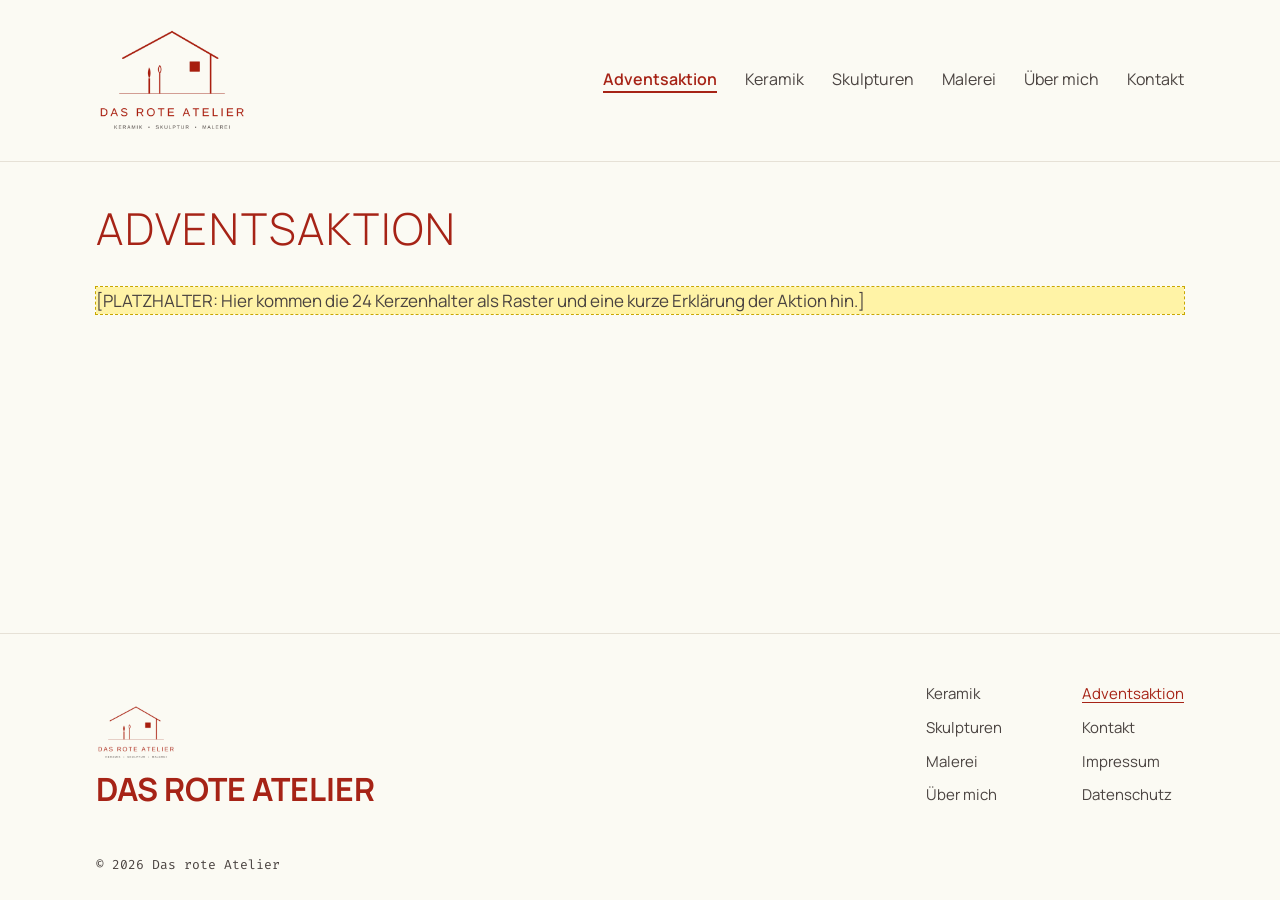
==== adventsaktion.html @ 229d9afe "Design an Entwurf angepasst: großes Logo im Header, leichtere Schrift, neuer Footer - Logo (Haus mit" ====
<!DOCTYPE html>
<html lang="de">
<head>
  <meta charset="utf-8">
  <!-- Sorgt dafür, dass die Seite am Handy in passender Breite angezeigt wird -->
  <meta name="viewport" content="width=device-width, initial-scale=1">
  <title>Adventsaktion – Das rote Atelier</title>
  <meta name="description" content="Die Adventsaktion im roten Atelier: 24 handgetöpferte Kerzenhalter in freier Form.">

  <!-- Browser-Icons (Haus-Symbol) -->
  <link rel="icon" href="bilder/logo/haus-symbol.svg" type="image/svg+xml">
  <link rel="icon" href="favicon-32.png" sizes="32x32" type="image/png">
  <link rel="apple-touch-icon" href="apple-touch-icon.png">

  <!-- Hauptschrift vorab laden, damit der Text schneller richtig aussieht -->
  <link rel="preload" href="schriften/manrope-variabel.woff2" as="font" type="font/woff2" crossorigin>

  <link rel="stylesheet" href="css/style.css">
</head>
<body>

  <!-- ===================== HEADER (auf allen Seiten gleich) ===================== -->
  <header class="seitenkopf">
    <div class="container">
      <a class="logo" href="index.html">
        <img src="bilder/logo/logo-header.png" alt="Das rote Atelier – Keramik, Skulptur, Malerei" width="480" height="330">
      </a>

      <!-- Hamburger-Knopf: nur am Handy sichtbar -->
      <button class="menue-knopf" type="button" aria-expanded="false" aria-controls="hauptmenue" aria-label="Menü öffnen">
        <span class="menue-knopf-striche"></span>
      </button>

      <nav class="hauptmenue" id="hauptmenue" aria-label="Hauptmenü">
        <ul>
          <li><a href="adventsaktion.html" class="hervorgehoben" aria-current="page">Adventsaktion</a></li>
          <li><a href="keramik.html">Keramik</a></li>
          <li><a href="skulpturen.html">Skulpturen</a></li>
          <li><a href="malerei.html">Malerei</a></li>
          <li><a href="ueber-mich.html">Über mich</a></li>
          <li><a href="kontakt.html">Kontakt</a></li>
        </ul>
      </nav>
    </div>
  </header>
  <!-- =================== ENDE HEADER =================== -->


  <main>
    <div class="container">
      <h1>Adventsaktion</h1>
      <p class="platzhalter">[PLATZHALTER: Hier kommen die 24 Kerzenhalter als Raster und eine kurze Erklärung der Aktion hin.]</p>
    </div>
  </main>


  <!-- ===================== FOOTER (auf allen Seiten gleich) ===================== -->
  <footer class="seitenfuss">
    <div class="container seitenfuss-oben">
      <div class="seitenfuss-marke">
        <img src="bilder/logo/logo-header.png" alt="" width="480" height="330" loading="lazy">
        <p class="seitenfuss-name">Das rote Atelier</p>
      </div>
      <nav class="seitenfuss-links" aria-label="Seitenübersicht">
        <ul>
          <li><a href="keramik.html">Keramik</a></li>
          <li><a href="skulpturen.html">Skulpturen</a></li>
          <li><a href="malerei.html">Malerei</a></li>
          <li><a href="ueber-mich.html">Über mich</a></li>
        </ul>
        <ul>
          <li><a href="adventsaktion.html" aria-current="page">Adventsaktion</a></li>
          <li><a href="kontakt.html">Kontakt</a></li>
          <li><a href="impressum.html">Impressum</a></li>
          <li><a href="datenschutz.html">Datenschutz</a></li>
        </ul>
      </nav>
    </div>
    <div class="container">
      <p class="seitenfuss-copyright">© 2026 Das rote Atelier</p>
    </div>
  </footer>
  <!-- =================== ENDE FOOTER =================== -->

  <script src="js/navigation.js"></script>
</body>
</html>
---- css/style.css ----
/* ==========================================================================
   Das rote Atelier – Haupt-Stylesheet
   --------------------------------------------------------------------------
   Aufbau dieser Datei:
   1. Schriften (liegen lokal im Ordner /schriften)
   2. Farben und Grundwerte als CSS-Variablen  ← hier zentral ändern
   3. Grundeinstellungen (Seite, Text, Links, Bilder)
   4. Header mit Navigation und Hamburger-Menü
   5. Inhaltsbereich
   6. Footer
   7. Platzhalter-Markierung (später entfernbar)

   "Mobile First": Die normalen Regeln gelten fürs Handy.
   Regeln in "@media (min-width: …)" gelten zusätzlich für größere Bildschirme.
   ========================================================================== */


/* --------------------------------------------------------------------------
   1. Schriften
   Variable Schriften: eine Datei enthält alle Strichstärken (dünn bis fett).
   "font-display: swap" zeigt den Text sofort in einer Ersatzschrift an,
   bis die richtige Schrift geladen ist – wichtig bei langsamen mobilen Daten.
   -------------------------------------------------------------------------- */
@font-face {
  font-family: "Manrope";
  src: url("../schriften/manrope-variabel.woff2") format("woff2");
  font-weight: 200 800;
  font-style: normal;
  font-display: swap;
}

@font-face {
  font-family: "Fira Code";
  src: url("../schriften/fira-code-variabel.woff2") format("woff2");
  font-weight: 300 700;
  font-style: normal;
  font-display: swap;
}


/* --------------------------------------------------------------------------
   2. Farben und Grundwerte
   Wenn du eine Farbe ändern willst: nur hier, dann ändert sie sich überall.
   -------------------------------------------------------------------------- */
:root {
  /* Farben */
  --farbe-atelierrot: #A62316;   /* Akzente, Links, Nummern, hervorgehobene Elemente */
  --farbe-anthrazit: #4A4340;    /* Text und Navigation */
  --farbe-papier: #FBFAF3;       /* Seitenhintergrund */
  --farbe-formularfeld: #FFFFFF; /* nur für Ausnahmen wie Eingabefelder */
  --farbe-linie: #E6E1D6;        /* feine Trennlinien (leicht dunkler als Papier) */

  /* Schriften */
  --schrift-text: "Manrope", system-ui, -apple-system, "Segoe UI", sans-serif;
  --schrift-akzent: "Fira Code", ui-monospace, Menlo, Consolas, monospace;

  /* Abstände und Breiten */
  --abstand-rand: 1.25rem;       /* Abstand zum Bildschirmrand am Handy */
  --inhalt-breite: 72rem;        /* maximale Breite des Inhalts am Laptop */
  --header-hoehe: 4rem;
}

/* Ab Tablet-Breite etwas mehr Rand */
@media (min-width: 48rem) {
  :root {
    --abstand-rand: 2rem;
  }
}


/* --------------------------------------------------------------------------
   3. Grundeinstellungen
   -------------------------------------------------------------------------- */

/* Breiten berechnen sich inklusive Innenabstand und Rahmen (einfacher zu planen) */
*,
*::before,
*::after {
  box-sizing: border-box;
}

html {
  /* verhindert, dass iPhones die Schrift im Querformat eigenmächtig vergrößern */
  -webkit-text-size-adjust: 100%;
  text-size-adjust: 100%;
}

body {
  margin: 0;
  /* Seite mindestens so hoch wie der Bildschirm, damit der Footer unten sitzt */
  min-height: 100vh;
  display: flex;
  flex-direction: column;
  background-color: var(--farbe-papier);
  color: var(--farbe-anthrazit);
  font-family: var(--schrift-text);
  font-size: 1.0625rem;          /* ca. 17px – gut lesbar am Handy */
  line-height: 1.6;
}

h1,
h2,
h3 {
  font-weight: 400;
  line-height: 1.2;
  margin: 0 0 0.75em;
}

/* Hauptüberschrift wie im Entwurf: dünn, rot, Großbuchstaben, etwas gesperrt */
h1 {
  font-size: clamp(1.875rem, 6vw, 2.75rem); /* wächst mit der Bildschirmbreite */
  font-weight: 300;
  text-transform: uppercase;
  letter-spacing: 0.04em;
  color: var(--farbe-atelierrot);
}

h2 {
  font-size: clamp(1.375rem, 3.5vw, 1.875rem);
}

/* Kleine Überzeile über Überschriften, z. B. "ADVENTSAKTION PRUTTING 2026" */
.ueberzeile {
  margin: 0 0 1rem;
  font-family: var(--schrift-akzent);
  font-size: 0.8125rem;
  text-transform: uppercase;
  letter-spacing: 0.12em;
}

p {
  margin: 0 0 1em;
}

a {
  color: var(--farbe-atelierrot);
  text-underline-offset: 0.2em;
}

a:hover {
  text-decoration-thickness: 2px;
}

/* Sichtbarer Rahmen, wenn man mit der Tastatur navigiert (Barrierefreiheit) */
:focus-visible {
  outline: 2px solid var(--farbe-atelierrot);
  outline-offset: 3px;
}

img {
  max-width: 100%;
  height: auto;
  display: block;
}

/* Hilfsklasse: Text nur für Screenreader, nicht sichtbar */
.nur-screenreader {
  position: absolute;
  width: 1px;
  height: 1px;
  overflow: hidden;
  clip: rect(0 0 0 0);
  white-space: nowrap;
}

/* Hilfsklasse: zentrierter Inhalt mit Rand links und rechts */
.container {
  width: 100%;
  max-width: var(--inhalt-breite);
  margin-inline: auto;
  padding-inline: var(--abstand-rand);
}


/* --------------------------------------------------------------------------
   4. Header mit Navigation
   -------------------------------------------------------------------------- */
.seitenkopf {
  position: relative;            /* damit das aufgeklappte Handy-Menü sich daran ausrichtet */
  z-index: 10;
  background-color: var(--farbe-papier);
  border-bottom: 1px solid var(--farbe-linie);
}

.seitenkopf .container {
  display: flex;
  align-items: center;
  justify-content: space-between;
  min-height: var(--header-hoehe);
  padding-block: 0.75rem;
}

/* Logo links (Bild mit Haus und Schriftzug).
   Am Handy klein, damit die Slideshow ohne Scrollen sichtbar bleibt. */
.logo {
  display: block;
  flex-shrink: 0;
}

.logo img {
  width: 6.5rem;
  height: auto;
}

/* Am Laptop: Logo größer, Header luftiger wie im Entwurf */
@media (min-width: 60rem) {
  .seitenkopf .container {
    padding-block: 1.75rem;
  }

  .logo img {
    width: 9.5rem;
  }
}

/* Hamburger-Knopf (nur am Handy sichtbar) */
.menue-knopf {
  display: flex;
  align-items: center;
  justify-content: center;
  width: 3rem;                   /* groß genug zum Antippen mit dem Finger */
  height: 3rem;
  margin-right: -0.75rem;        /* bündig mit dem rechten Rand */
  padding: 0;
  border: 0;
  background: none;
  color: var(--farbe-anthrazit);
  cursor: pointer;
}

/* Die drei Striche des Hamburger-Symbols */
.menue-knopf-striche,
.menue-knopf-striche::before,
.menue-knopf-striche::after {
  display: block;
  width: 1.5rem;
  height: 2px;
  background-color: currentColor;
  border-radius: 1px;
  transition: transform 0.2s ease, background-color 0.2s ease;
}

.menue-knopf-striche {
  position: relative;
}

.menue-knopf-striche::before,
.menue-knopf-striche::after {
  content: "";
  position: absolute;
  left: 0;
}

.menue-knopf-striche::before {
  top: -7px;
}

.menue-knopf-striche::after {
  top: 7px;
}

/* Wenn das Menü offen ist, werden die drei Striche zu einem X */
.menue-knopf[aria-expanded="true"] .menue-knopf-striche {
  background-color: transparent;
}

.menue-knopf[aria-expanded="true"] .menue-knopf-striche::before {
  transform: translateY(7px) rotate(45deg);
}

.menue-knopf[aria-expanded="true"] .menue-knopf-striche::after {
  transform: translateY(-7px) rotate(-45deg);
}

/* Das Menü am Handy: zugeklappt, klappt unter dem Header auf */
.hauptmenue {
  display: none;
  position: absolute;
  top: 100%;
  left: 0;
  right: 0;
  background-color: var(--farbe-papier);
  border-bottom: 1px solid var(--farbe-linie);
  box-shadow: 0 0.5rem 1rem rgba(74, 67, 64, 0.08);
}

/* "ist-offen" wird von navigation.js gesetzt, wenn man auf den Knopf tippt */
.hauptmenue.ist-offen {
  display: block;
}

.hauptmenue ul {
  list-style: none;
  margin: 0;
  padding: 0.5rem var(--abstand-rand) 1rem;
}

.hauptmenue a {
  display: block;
  padding: 0.75rem 0;            /* große Tippfläche am Handy */
  color: var(--farbe-anthrazit);
  text-decoration: none;
  font-weight: 400;
  font-size: 1.125rem;
}

.hauptmenue li + li a {
  border-top: 1px solid var(--farbe-linie);
}

/* Aktuelle Seite im Menü kennzeichnen */
.hauptmenue a[aria-current="page"] {
  text-decoration: underline;
  text-decoration-thickness: 2px;
  text-underline-offset: 0.35em;
}

/* Hervorgehobener Menüpunkt (Adventsaktion) in Atelierrot */
.hauptmenue a.hervorgehoben {
  color: var(--farbe-atelierrot);
  font-weight: 600;
}

/* Ab Laptop-Breite: Menü immer sichtbar, nebeneinander, kein Hamburger */
@media (min-width: 60rem) {
  .menue-knopf {
    display: none;
  }

  .hauptmenue,
  .hauptmenue.ist-offen {
    display: block;
    position: static;
    border: 0;
    box-shadow: none;
    background: none;
  }

  .hauptmenue ul {
    display: flex;
    gap: 1.75rem;
    padding: 0;
  }

  .hauptmenue a {
    padding: 0.5rem 0;
    font-size: 1rem;
  }

  .hauptmenue li + li a {
    border-top: 0;
  }

  .hauptmenue a:hover {
    color: var(--farbe-atelierrot);
  }
}


/* --------------------------------------------------------------------------
   5. Inhaltsbereich
   -------------------------------------------------------------------------- */
main {
  flex: 1;                       /* füllt den Platz, damit der Footer unten bleibt */
  padding-block: 2.5rem 4rem;
}


/* --------------------------------------------------------------------------
   6. Footer
   -------------------------------------------------------------------------- */
.seitenfuss {
  border-top: 1px solid var(--farbe-linie);
  padding-block: 3rem 1.5rem;
  font-size: 0.9375rem;
}

/* Oberer Teil: Logo + Name links, Link-Spalten rechts */
.seitenfuss-oben {
  display: flex;
  flex-direction: column;
  gap: 2rem;
  margin-bottom: 3rem;
}

.seitenfuss-marke img {
  width: 5rem;
  margin-bottom: 0.75rem;
}

/* Großer roter Name wie im Entwurf */
.seitenfuss-name {
  margin: 0;
  color: var(--farbe-atelierrot);
  font-size: clamp(1.5rem, 5vw, 2rem);
  font-weight: 700;
  text-transform: uppercase;
  line-height: 1.1;
}

/* Zwei Link-Spalten */
.seitenfuss-links {
  display: flex;
  gap: 3rem;
}

.seitenfuss-links ul {
  display: flex;
  flex-direction: column;
  gap: 0.6rem;
  list-style: none;
  margin: 0;
  padding: 0;
}

.seitenfuss a {
  color: var(--farbe-anthrazit);
  text-decoration: none;
}

.seitenfuss a:hover,
.seitenfuss a[aria-current="page"] {
  color: var(--farbe-atelierrot);
  text-decoration: underline;
}

.seitenfuss-copyright {
  margin: 0;
  font-family: var(--schrift-akzent);
  font-size: 0.8125rem;
}

/* Ab Tablet-Breite: Logo links, Link-Spalten rechts */
@media (min-width: 48rem) {
  .seitenfuss-oben {
    flex-direction: row;
    align-items: flex-end;
    justify-content: space-between;
  }

  .seitenfuss-links {
    gap: 5rem;
  }
}


/* --------------------------------------------------------------------------
   7. Platzhalter-Markierung
   Alle Texte, die du noch ersetzen musst, haben die Klasse "platzhalter"
   und stehen in [PLATZHALTER: …]. Sie werden gelb hinterlegt.
   Wenn alle ersetzt sind, kann dieser Abschnitt gelöscht werden.
   -------------------------------------------------------------------------- */
.platzhalter {
  background-color: #FFF3A6;
  outline: 1px dashed #C9A800;
}
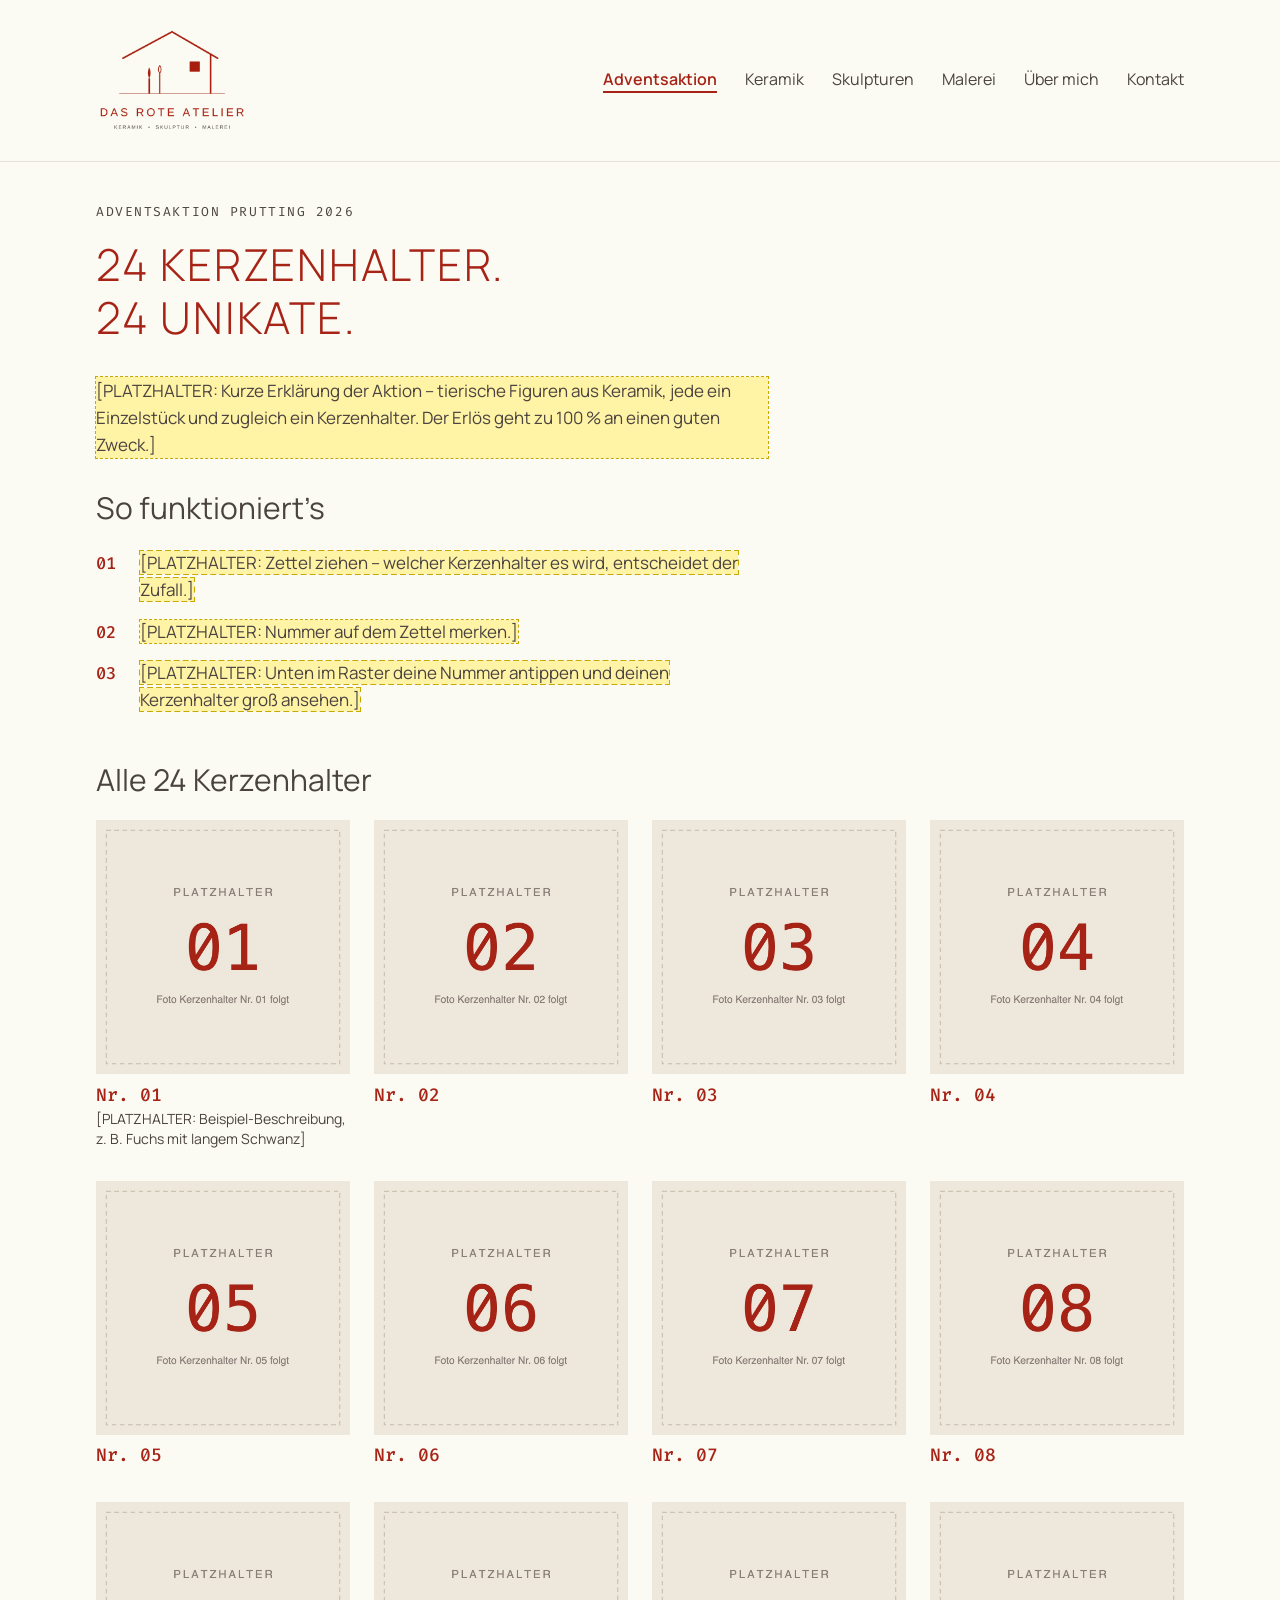
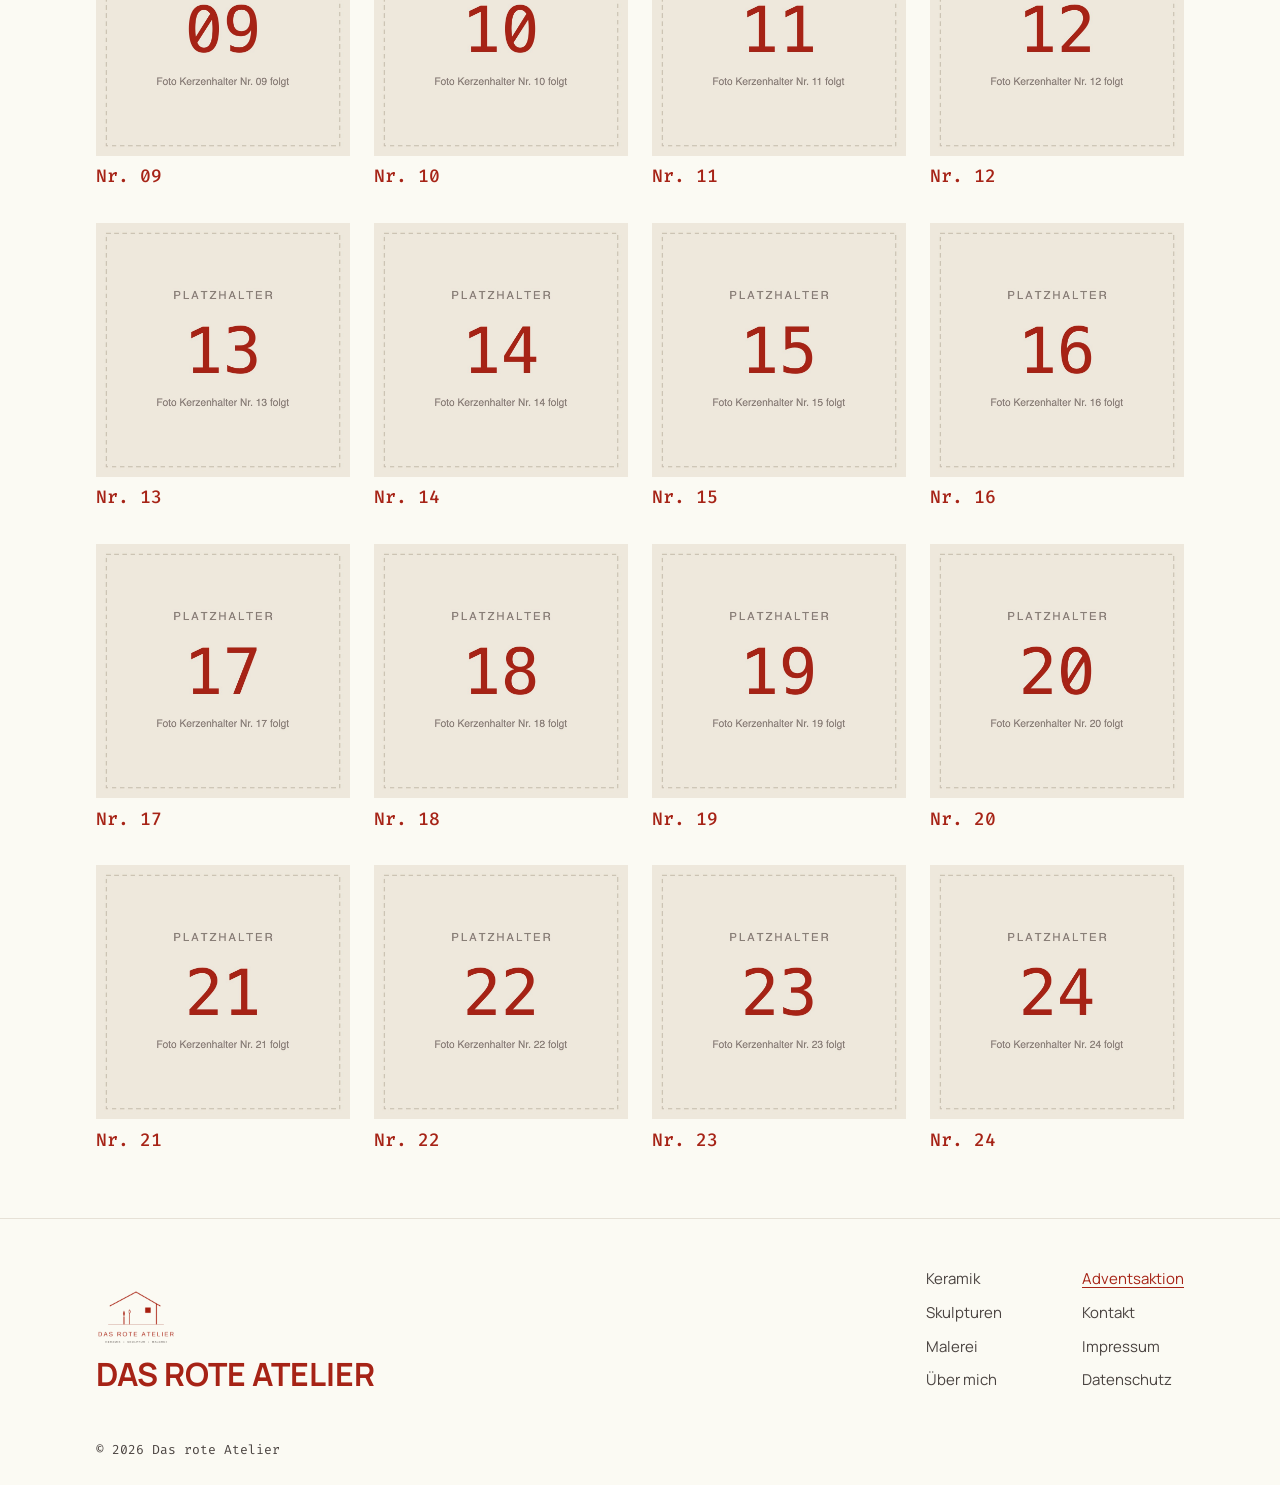
==== commit a8a90b65: "Adventsaktion-Seite mit Raster der 24 Kerzenhalter und Lightbox - Erklärung der Aktion mit drei Schr" ====
--- a/adventsaktion.html
+++ b/adventsaktion.html
@@ -48,8 +48,32 @@
 
   <main>
     <div class="container">
-      <h1>Adventsaktion</h1>
-      <p class="platzhalter">[PLATZHALTER: Hier kommen die 24 Kerzenhalter als Raster und eine kurze Erklärung der Aktion hin.]</p>
+
+      <!-- ===================== ERKLÄRUNG DER AKTION ===================== -->
+      <section class="aktion-intro">
+        <p class="ueberzeile">Adventsaktion Prutting 2026</p>
+        <h1>24 Kerzenhalter.<br>24 Unikate.</h1>
+        <p class="platzhalter">[PLATZHALTER: Kurze Erklärung der Aktion – tierische Figuren aus Keramik, jede ein Einzelstück und zugleich ein Kerzenhalter. Der Erlös geht zu 100 % an einen guten Zweck.]</p>
+
+        <h2>So funktioniert’s</h2>
+        <ol class="aktion-schritte">
+          <li><span class="platzhalter">[PLATZHALTER: Zettel ziehen – welcher Kerzenhalter es wird, entscheidet der Zufall.]</span></li>
+          <li><span class="platzhalter">[PLATZHALTER: Nummer auf dem Zettel merken.]</span></li>
+          <li><span class="platzhalter">[PLATZHALTER: Unten im Raster deine Nummer antippen und deinen Kerzenhalter groß ansehen.]</span></li>
+        </ol>
+      </section>
+      <!-- =================== ENDE ERKLÄRUNG =================== -->
+
+
+      <!-- ===================== RASTER DER 24 KERZENHALTER =====================
+           Wird von js/kerzenhalter-raster.js aus der Liste in
+           js/kerzenhalter-daten.js erzeugt. Klick öffnet die Lightbox. -->
+      <section aria-labelledby="raster-ueberschrift">
+        <h2 id="raster-ueberschrift">Alle 24 Kerzenhalter</h2>
+        <ul class="kerzenhalter-raster"></ul>
+      </section>
+      <!-- =================== ENDE RASTER =================== -->
+
     </div>
   </main>
 
@@ -83,5 +107,9 @@
   <!-- =================== ENDE FOOTER =================== -->
 
   <script src="js/navigation.js"></script>
+  <!-- Reihenfolge wichtig: erst Daten und Lightbox, dann das Raster, das beide benutzt -->
+  <script src="js/kerzenhalter-daten.js"></script>
+  <script src="js/lightbox.js"></script>
+  <script src="js/kerzenhalter-raster.js"></script>
 </body>
 </html>
--- a/css/style.css
+++ b/css/style.css
@@ -9,6 +9,9 @@
    5. Inhaltsbereich
    6. Footer
    7. Platzhalter-Markierung (später entfernbar)
+   8. Startseite: Slideshow, Text, Kacheln
+   9. Adventsaktion-Seite: Erklärung und Raster
+   10. Lightbox (Großansicht, auch für die Galerien)
 
    "Mobile First": Die normalen Regeln gelten fürs Handy.
    Regeln in "@media (min-width: …)" gelten zusätzlich für größere Bildschirme.
@@ -49,6 +52,8 @@
   --farbe-papier: #FBFAF3;       /* Seitenhintergrund */
   --farbe-formularfeld: #FFFFFF; /* nur für Ausnahmen wie Eingabefelder */
   --farbe-linie: #E6E1D6;        /* feine Trennlinien (leicht dunkler als Papier) */
+  --farbe-flaeche: #EDE7DC;      /* warmes Beige hinter Bildern und für Kacheln */
+  --farbe-atelierrot-dunkel: #85190F; /* Atelierrot beim Darüberfahren mit der Maus */
 
   /* Schriften */
   --schrift-text: "Manrope", system-ui, -apple-system, "Segoe UI", sans-serif;
@@ -454,3 +459,565 @@
   background-color: #FFF3A6;
   outline: 1px dashed #C9A800;
 }
+
+
+/* --------------------------------------------------------------------------
+   8. Startseite
+   -------------------------------------------------------------------------- */
+
+/* Am Handy beginnt die Slideshow direkt unter dem Banner (kein Abstand oben) */
+.startseite {
+  padding-top: 0;
+}
+
+/* Oberer Bereich: am Handy untereinander (Slideshow zuerst, dann Text) */
+.start-oben {
+  display: grid;
+  gap: 2rem;
+}
+
+/* ---- Slideshow ---- */
+
+/* Am Handy geht die Slideshow über die volle Bildschirmbreite
+   (der negative Rand hebt den Abstand des Containers auf) */
+.slideshow {
+  margin-inline: calc(-1 * var(--abstand-rand));
+}
+
+.slideshow-fenster {
+  position: relative;            /* damit die Pfeile sich daran ausrichten */
+  container-type: inline-size;   /* erlaubt "cqw" = Prozent der Slideshow-Breite (für die Pfeile) */
+}
+
+/* Die "Spur": alle Bilder nebeneinander, man scrollt/wischt waagrecht.
+   scroll-snap sorgt dafür, dass immer genau ein Bild einrastet. */
+.slideshow-spur {
+  display: flex;
+  overflow-x: auto;
+  scroll-snap-type: x mandatory;
+  overscroll-behavior-x: contain; /* verhindert "Zurück"-Wischgeste des Browsers */
+  list-style: none;
+  margin: 0;
+  padding: 0;
+  scrollbar-width: none;         /* Scrollbalken ausblenden (Firefox) */
+}
+
+.slideshow-spur::-webkit-scrollbar {
+  display: none;                 /* Scrollbalken ausblenden (Safari, Chrome) */
+}
+
+/* Ein einzelnes Bild der Slideshow */
+.dia {
+  position: relative;
+  flex: 0 0 100%;                /* jedes Bild ist genau so breit wie das Fenster */
+  scroll-snap-align: start;
+}
+
+.dia img {
+  width: 100%;
+  background-color: var(--farbe-flaeche); /* Beige neben Fotos, die nicht quadratisch sind */
+  aspect-ratio: 1 / 1;           /* quadratisch */
+  object-fit: contain;           /* ganzes Werk sichtbar, nichts abgeschnitten */
+}
+
+/* "Nr. 07" und Beschreibung direkt unter dem Bild (verdeckt das Werk nicht) */
+.dia-beschriftung {
+  margin: 0;
+  padding: 0.5rem var(--abstand-rand) 0.6rem;
+  display: flex;
+  flex-wrap: wrap;
+  align-items: baseline;
+  gap: 0 0.9rem;
+  background-color: var(--farbe-papier);
+  line-height: 1.3;
+}
+
+.dia-nummer {
+  font-family: var(--schrift-akzent);
+  font-size: 1.625rem;
+  font-weight: 500;
+  color: var(--farbe-atelierrot);
+}
+
+.dia-beschreibung {
+  font-size: 0.875rem;
+}
+
+/* Runde Pfeile links und rechts (wie im Entwurf), mittig auf dem Bild.
+   Das Bild ist quadratisch, seine Mitte liegt also bei der halben Breite (50cqw). */
+.slideshow-pfeil {
+  position: absolute;
+  top: 50cqw;
+  transform: translateY(-50%);
+  display: flex;
+  align-items: center;
+  justify-content: center;
+  width: 2.75rem;                /* groß genug für den Finger */
+  height: 2.75rem;
+  padding: 0;
+  border: 0;
+  border-radius: 50%;
+  background-color: rgba(74, 67, 64, 0.75);  /* Anthrazit, leicht durchsichtig */
+  cursor: pointer;
+}
+
+.slideshow-pfeil:hover {
+  background-color: var(--farbe-anthrazit);
+}
+
+.slideshow-pfeil svg {
+  width: 1.25rem;
+  height: 1.25rem;
+  fill: none;
+  stroke: var(--farbe-papier);
+  stroke-width: 2;
+  stroke-linecap: round;
+  stroke-linejoin: round;
+}
+
+.slideshow-pfeil-zurueck {
+  left: 0.75rem;
+}
+
+.slideshow-pfeil-weiter {
+  right: 0.75rem;
+}
+
+/* Zeile unter dem Bild: "Finde deine Nummer" + Pause-Knopf */
+.slideshow-steuerung {
+  display: flex;
+  align-items: center;
+  justify-content: space-between;
+  padding-inline: var(--abstand-rand);
+  margin-top: 0.5rem;
+}
+
+.slideshow-hinweis {
+  margin: 0;
+  font-family: var(--schrift-akzent);
+  font-size: 0.8125rem;
+  text-transform: uppercase;
+  letter-spacing: 0.08em;
+}
+
+.slideshow-pause {
+  min-height: 2.75rem;
+  padding: 0 0 0 1rem;
+  border: 0;
+  background: none;
+  color: var(--farbe-anthrazit);
+  font-family: var(--schrift-akzent);
+  font-size: 0.8125rem;
+  cursor: pointer;
+}
+
+.slideshow-pause:hover {
+  color: var(--farbe-atelierrot);
+}
+
+/* Nummern-Knöpfe 01–24: am Handy 8 pro Reihe */
+.slideshow-nummern {
+  display: grid;
+  grid-template-columns: repeat(8, 1fr);
+  gap: 0.375rem;
+  padding-inline: var(--abstand-rand);
+}
+
+.slideshow-nummer {
+  min-height: 2.5rem;
+  padding: 0;
+  border: 1px solid var(--farbe-linie);
+  border-radius: 2px;
+  background: none;
+  color: var(--farbe-anthrazit);
+  font-family: var(--schrift-akzent);
+  font-size: 0.9375rem;
+  cursor: pointer;
+}
+
+.slideshow-nummer:hover {
+  border-color: var(--farbe-atelierrot);
+  color: var(--farbe-atelierrot);
+}
+
+/* Die Nummer des gerade gezeigten Kerzenhalters: rot gefüllt */
+.slideshow-nummer[aria-current="true"] {
+  background-color: var(--farbe-atelierrot);
+  border-color: var(--farbe-atelierrot);
+  color: var(--farbe-papier);
+}
+
+/* ---- Textkarte ---- */
+.start-text h1 {
+  font-size: clamp(2rem, 7vw, 3rem);
+}
+
+/* ---- Kacheln ---- */
+.kacheln {
+  margin-top: 4rem;
+}
+
+/* Am Handy 2 Kacheln nebeneinander */
+.kachel-raster {
+  display: grid;
+  grid-template-columns: repeat(2, 1fr);
+  gap: 1rem;
+  list-style: none;
+  margin: 0 0 1rem;
+  padding: 0;
+}
+
+.kachel {
+  display: block;
+  aspect-ratio: 1 / 0.95;
+  padding: 0.9rem 1rem;
+  background-color: var(--farbe-flaeche);
+  color: var(--farbe-anthrazit);
+  text-decoration: none;
+  transition: background-color 0.2s ease;
+}
+
+.kachel:hover {
+  background-color: #E4DCCF;
+}
+
+.kachel:hover .kachel-titel {
+  color: var(--farbe-atelierrot);
+}
+
+/* Roter Button über die volle Breite ("Danke") */
+.knopf-breit {
+  display: block;
+  padding: 1.1rem 1rem;
+  background-color: var(--farbe-atelierrot);
+  color: var(--farbe-papier);
+  text-align: center;
+  font-size: 1.0625rem;
+}
+
+.knopf-breit:hover {
+  background-color: var(--farbe-atelierrot-dunkel);
+}
+
+/* Ab Tablet-Breite: 3 Kacheln nebeneinander */
+@media (min-width: 48rem) {
+  .kachel-raster {
+    grid-template-columns: repeat(3, 1fr);
+    gap: 2rem;
+  }
+}
+
+/* Ab Laptop-Breite: Text links, Slideshow rechts (wie im Entwurf) */
+@media (min-width: 60rem) {
+  .startseite {
+    padding-top: 3rem;
+  }
+
+  .start-oben {
+    grid-template-columns: minmax(0, 5fr) minmax(0, 7fr);
+    align-items: center;
+    gap: 3.5rem;
+  }
+
+  .slideshow {
+    order: 2;                    /* nach rechts */
+    margin-inline: 0;
+  }
+
+  /* Am Laptop Querformat, damit die Slideshow auf den Bildschirm passt.
+     Das Werk bleibt ganz sichtbar, links und rechts ist dann Beige. */
+  .dia img {
+    aspect-ratio: 4 / 3;
+  }
+
+  /* Pfeile mittig auf dem Bild (Höhe = 3/4 der Breite, Mitte also bei 3/8) */
+  .slideshow-pfeil {
+    top: 37.5cqw;
+  }
+
+  .dia-beschriftung {
+    padding-inline: 0;
+  }
+
+  .slideshow-steuerung,
+  .slideshow-nummern {
+    padding-inline: 0;
+  }
+
+  .slideshow-nummern {
+    grid-template-columns: repeat(12, 1fr);
+  }
+
+  .start-text {
+    order: 1;                    /* nach links */
+  }
+
+  .kacheln {
+    margin-top: 5rem;
+  }
+}
+
+
+/* --------------------------------------------------------------------------
+   9. Adventsaktion-Seite
+   -------------------------------------------------------------------------- */
+
+/* Erklärung oben: nicht zu breit, damit die Zeilen gut lesbar bleiben */
+.aktion-intro {
+  max-width: 42rem;
+  margin-bottom: 3rem;
+}
+
+.aktion-intro h2 {
+  margin-top: 2rem;
+}
+
+/* Die drei Schritte mit roten Nummern in Fira Code */
+.aktion-schritte {
+  list-style: none;
+  counter-reset: schritt;
+  margin: 0;
+  padding: 0;
+}
+
+.aktion-schritte li {
+  counter-increment: schritt;
+  position: relative;
+  padding-left: 2.75rem;
+  margin-bottom: 0.9rem;
+}
+
+.aktion-schritte li::before {
+  content: counter(schritt, decimal-leading-zero);  /* 01, 02, 03 */
+  position: absolute;
+  left: 0;
+  top: 0.05em;
+  font-family: var(--schrift-akzent);
+  font-weight: 500;
+  color: var(--farbe-atelierrot);
+}
+
+/* Raster: am Handy 2 nebeneinander */
+.kerzenhalter-raster {
+  display: grid;
+  grid-template-columns: repeat(2, 1fr);
+  gap: 1.5rem 1rem;
+  list-style: none;
+  margin: 0;
+  padding: 0;
+}
+
+/* Jeder Kerzenhalter ist ein Knopf (Bild + Nummer) */
+.raster-knopf {
+  display: block;
+  width: 100%;
+  padding: 0;
+  border: 0;
+  background: none;
+  color: inherit;
+  font: inherit;
+  text-align: left;
+  cursor: pointer;
+}
+
+.raster-knopf img {
+  width: 100%;
+  aspect-ratio: 1 / 1;
+  object-fit: contain;
+  background-color: var(--farbe-flaeche);
+  transition: opacity 0.2s ease;
+}
+
+.raster-knopf:hover img {
+  opacity: 0.85;
+}
+
+.raster-nummer {
+  display: block;
+  margin-top: 0.4rem;
+  font-family: var(--schrift-akzent);
+  font-size: 1.125rem;
+  font-weight: 500;
+  color: var(--farbe-atelierrot);
+}
+
+.raster-beschreibung {
+  display: block;
+  font-size: 0.875rem;
+  line-height: 1.4;
+}
+
+/* Tablet: 3 nebeneinander, Laptop: 4 nebeneinander */
+@media (min-width: 48rem) {
+  .kerzenhalter-raster {
+    grid-template-columns: repeat(3, 1fr);
+    gap: 2rem 1.5rem;
+  }
+}
+
+@media (min-width: 60rem) {
+  .kerzenhalter-raster {
+    grid-template-columns: repeat(4, 1fr);
+  }
+}
+
+
+/* --------------------------------------------------------------------------
+   10. Lightbox (Großansicht)
+   Das Fenster wird von js/lightbox.js erzeugt.
+   -------------------------------------------------------------------------- */
+
+/* Solange die Lightbox offen ist, scrollt die Seite dahinter nicht */
+html.lightbox-offen {
+  overflow: hidden;
+}
+
+/* Die Lightbox füllt den ganzen Bildschirm, Hintergrund deckendes Papier
+   (damit die Seite dahinter nicht durchscheint) */
+.lightbox {
+  width: 100%;
+  height: 100%;
+  max-width: none;
+  max-height: none;
+  margin: 0;
+  padding: 0;
+  border: 0;
+  background-color: var(--farbe-papier);
+  color: var(--farbe-anthrazit);
+}
+
+.lightbox[open] {
+  display: flex;
+  align-items: center;
+  justify-content: center;
+}
+
+.lightbox::backdrop {
+  background-color: rgba(74, 67, 64, 0.4);
+}
+
+.lightbox-inhalt {
+  margin: 0;
+  padding: 3.5rem 0.75rem 1rem;  /* oben Platz für den Schließen-Knopf */
+  display: flex;
+  flex-direction: column;
+  align-items: center;
+  max-width: 100%;
+}
+
+.lightbox-bild {
+  width: auto;
+  max-width: 100%;
+  /* Bild passt immer auf den Bildschirm, darunter bleibt Platz für die Beschriftung.
+     dvh = Höhe des sichtbaren Bereichs am Handy (ohne Browser-Leiste). */
+  max-height: calc(100vh - 9rem);
+  max-height: calc(100dvh - 9rem);
+  object-fit: contain;
+  background-color: var(--farbe-flaeche);
+}
+
+.lightbox-beschriftung {
+  display: flex;
+  flex-wrap: wrap;
+  align-items: baseline;
+  justify-content: center;
+  gap: 0.25rem 1rem;
+  margin-top: 0.75rem;
+  text-align: center;
+}
+
+.lightbox-titel {
+  font-family: var(--schrift-akzent);
+  font-size: 1.5rem;
+  font-weight: 500;
+  color: var(--farbe-atelierrot);
+}
+
+.lightbox-text {
+  font-size: 0.9375rem;
+}
+
+.lightbox-zaehler {
+  font-family: var(--schrift-akzent);
+  font-size: 0.8125rem;
+}
+
+/* Schließen-Knopf oben rechts */
+.lightbox-schliessen {
+  position: absolute;
+  top: 0.5rem;
+  right: 0.5rem;
+  width: 3rem;
+  height: 3rem;
+  padding: 0;
+  border: 0;
+  background: none;
+  cursor: pointer;
+}
+
+.lightbox-schliessen svg {
+  width: 1.75rem;
+  height: 1.75rem;
+  fill: none;
+  stroke: var(--farbe-anthrazit);
+  stroke-width: 1.75;
+  stroke-linecap: round;
+}
+
+.lightbox-schliessen:hover svg {
+  stroke: var(--farbe-atelierrot);
+}
+
+/* Pfeile: gleicher Stil wie in der Slideshow */
+.lightbox-pfeil {
+  position: absolute;
+  top: 50%;
+  transform: translateY(-50%);
+  display: flex;
+  align-items: center;
+  justify-content: center;
+  width: 2.75rem;
+  height: 2.75rem;
+  padding: 0;
+  border: 0;
+  border-radius: 50%;
+  background-color: rgba(74, 67, 64, 0.75);
+  cursor: pointer;
+}
+
+.lightbox-pfeil:hover {
+  background-color: var(--farbe-anthrazit);
+}
+
+.lightbox-pfeil svg {
+  width: 1.25rem;
+  height: 1.25rem;
+  fill: none;
+  stroke: var(--farbe-papier);
+  stroke-width: 2;
+  stroke-linecap: round;
+  stroke-linejoin: round;
+}
+
+.lightbox-zurueck {
+  left: 0.5rem;
+}
+
+.lightbox-weiter {
+  right: 0.5rem;
+}
+
+/* Am Laptop: Pfeile weiter außen, mehr Luft */
+@media (min-width: 60rem) {
+  .lightbox-zurueck {
+    left: 2rem;
+  }
+
+  .lightbox-weiter {
+    right: 2rem;
+  }
+
+  .lightbox-inhalt {
+    padding-inline: 6rem;
+  }
+}
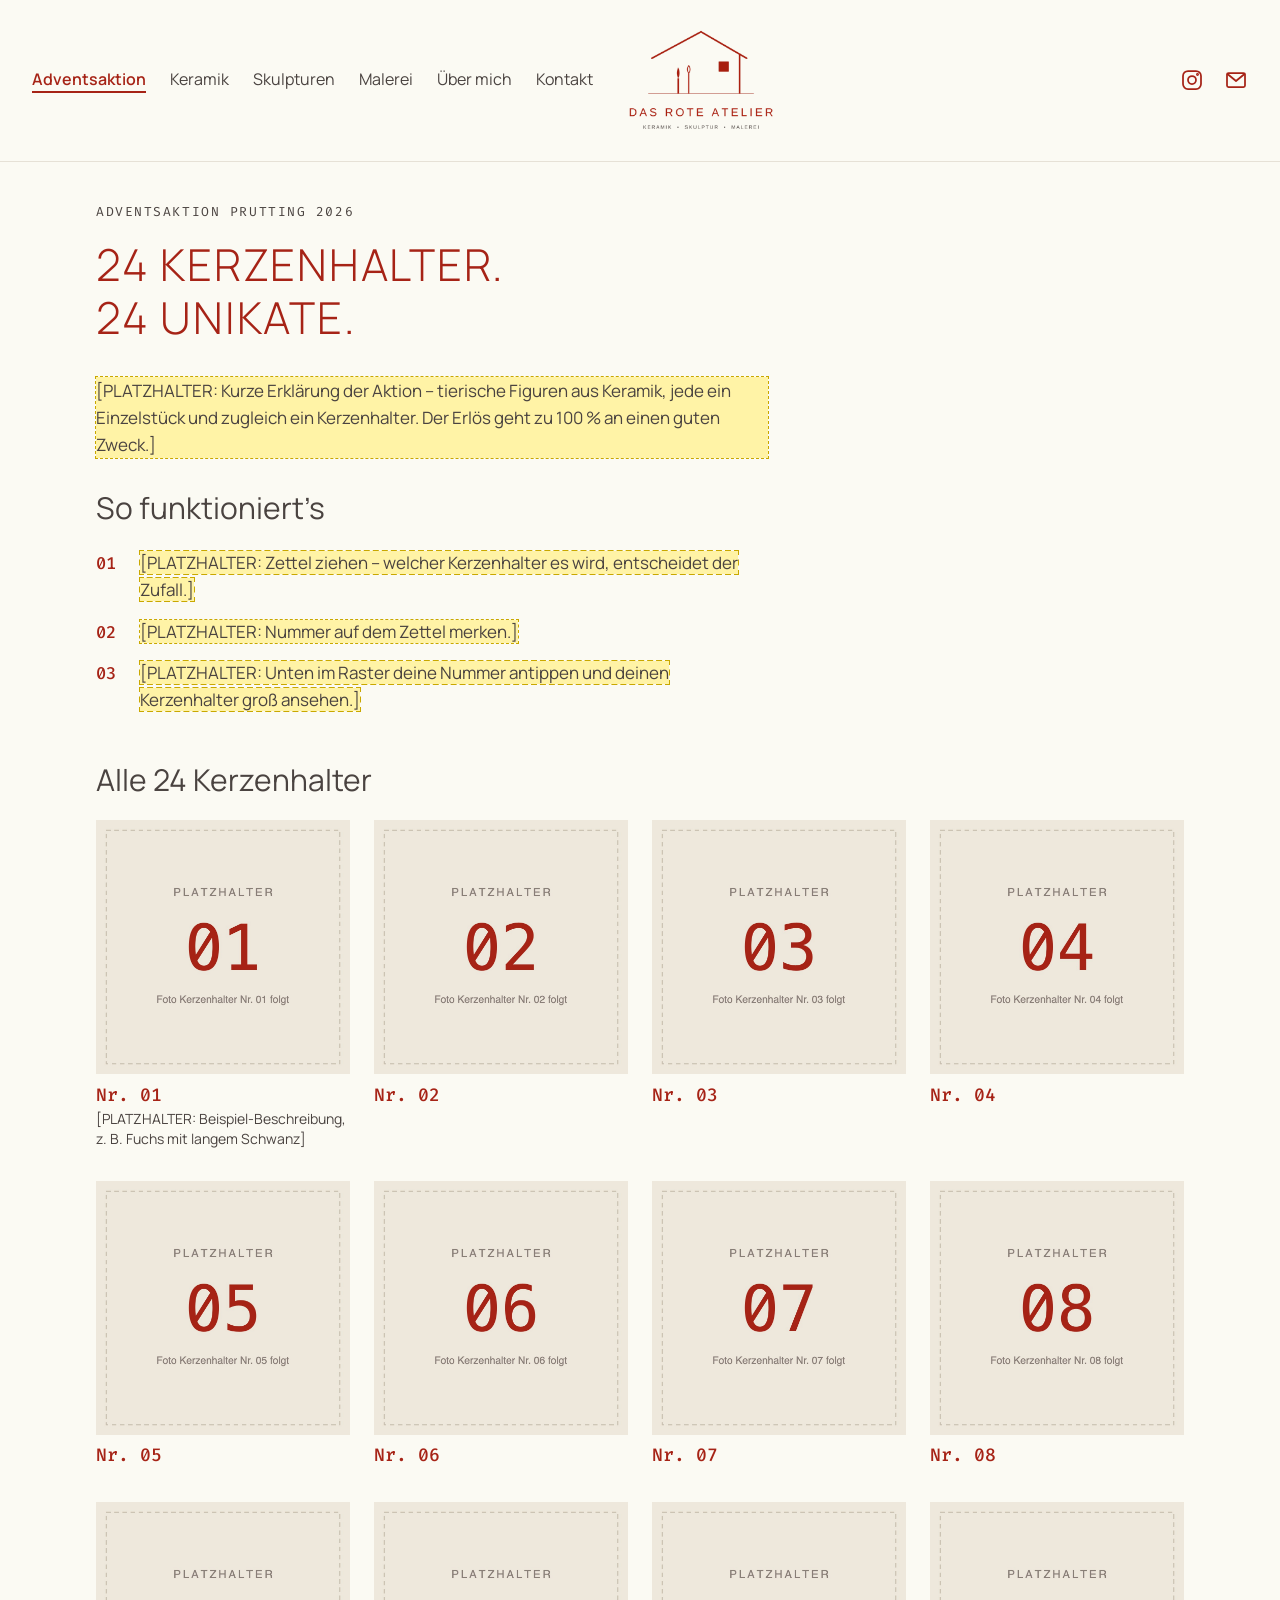
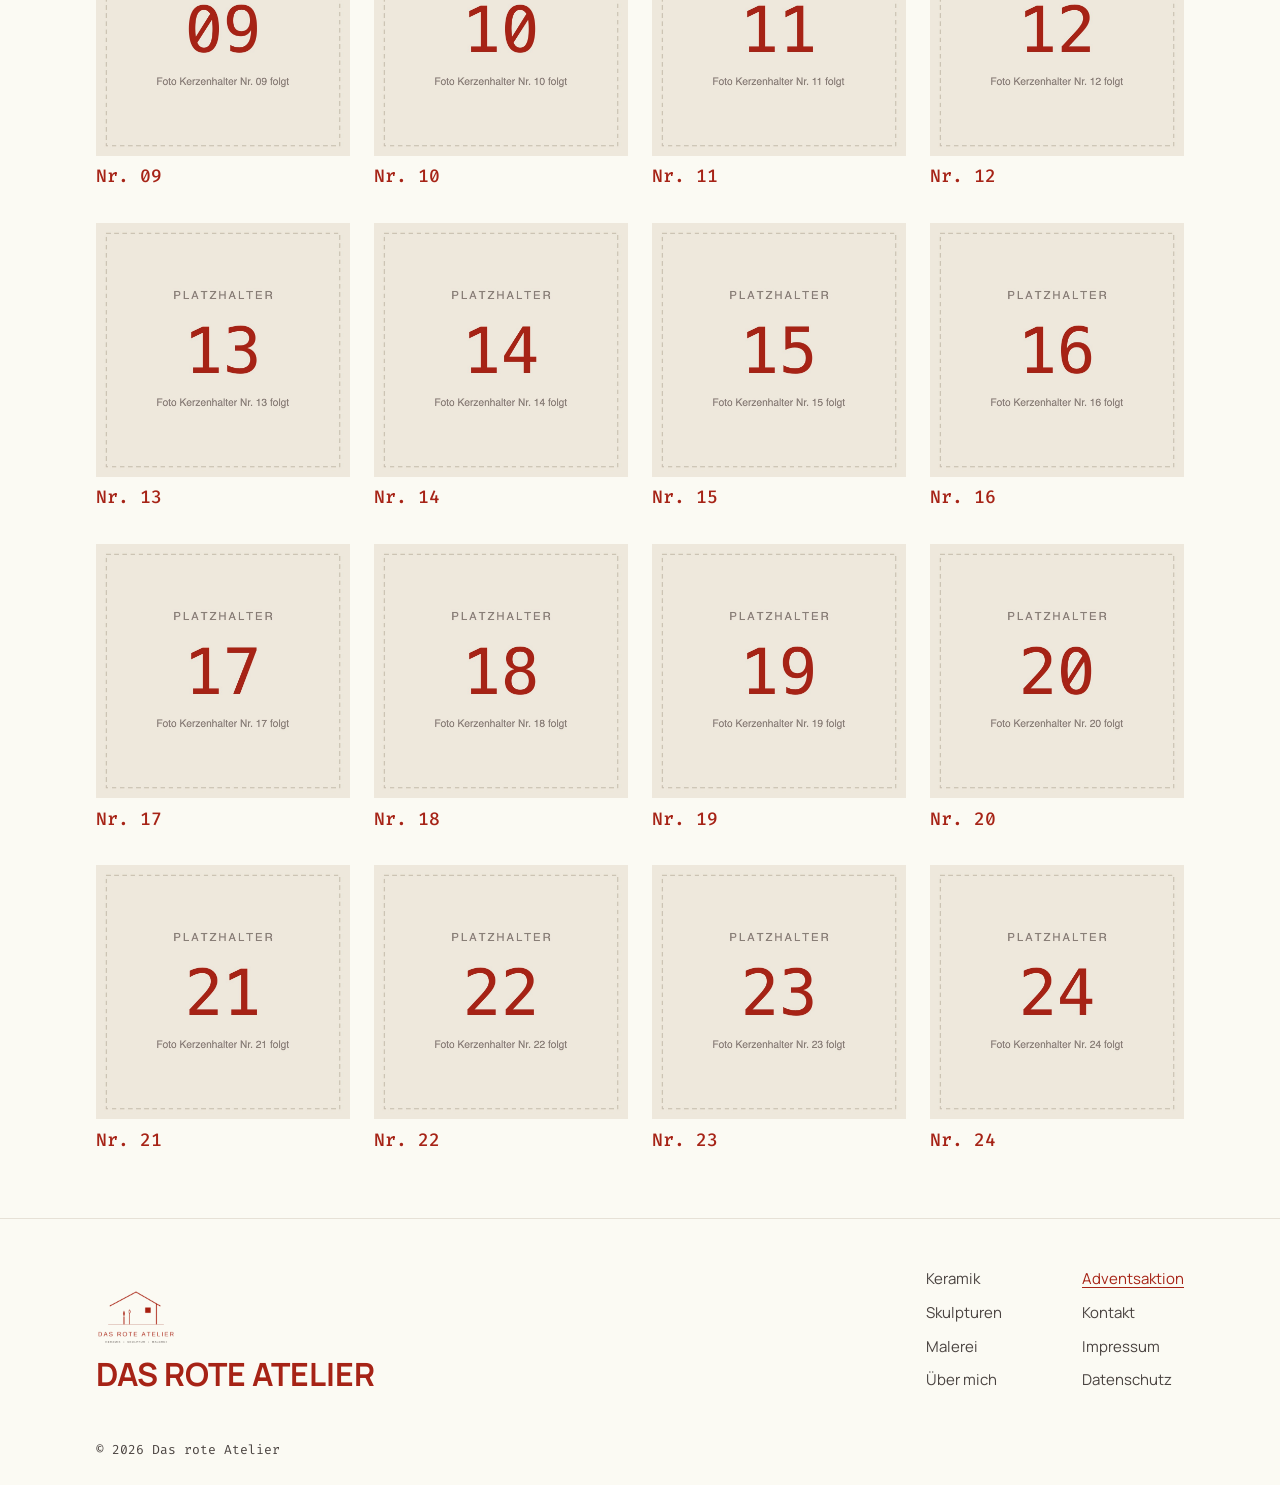
==== commit 57044252: "Header nach Vorbild: Menü links, Logo mittig, Instagram und Mail rechts Co-Authored-By: Claude Opus " ====
--- a/adventsaktion.html
+++ b/adventsaktion.html
@@ -22,10 +22,6 @@
   <!-- ===================== HEADER (auf allen Seiten gleich) ===================== -->
   <header class="seitenkopf">
     <div class="container">
-      <a class="logo" href="index.html">
-        <img src="bilder/logo/logo-header.png" alt="Das rote Atelier – Keramik, Skulptur, Malerei" width="480" height="330">
-      </a>
-
       <!-- Hamburger-Knopf: nur am Handy sichtbar -->
       <button class="menue-knopf" type="button" aria-expanded="false" aria-controls="hauptmenue" aria-label="Menü öffnen">
         <span class="menue-knopf-striche"></span>
@@ -41,6 +37,26 @@
           <li><a href="kontakt.html">Kontakt</a></li>
         </ul>
       </nav>
+
+      <!-- Logo in der Mitte -->
+      <a class="logo" href="index.html">
+        <img src="bilder/logo/logo-header.png" alt="Das rote Atelier – Keramik, Skulptur, Malerei" width="480" height="330">
+      </a>
+
+      <!-- Rechts: Instagram und E-Mail als Symbole.
+           Instagram-Adresse: bei href="…" eintragen, sobald sie feststeht. -->
+      <ul class="kopf-symbole">
+        <li>
+          <a href="PLATZHALTER-INSTAGRAM-LINK" aria-label="Instagram" target="_blank" rel="noopener">
+            <svg viewBox="0 0 24 24" aria-hidden="true"><rect x="3" y="3" width="18" height="18" rx="5"/><circle cx="12" cy="12" r="4"/><circle cx="17.5" cy="6.5" r="0.6"/></svg>
+          </a>
+        </li>
+        <li>
+          <a href="mailto:PLATZHALTER@das-rote-atelier.de" aria-label="E-Mail schreiben">
+            <svg viewBox="0 0 24 24" aria-hidden="true"><rect x="3" y="5" width="18" height="14" rx="1.5"/><path d="M3.5 6l8.5 7 8.5-7"/></svg>
+          </a>
+        </li>
+      </ul>
     </div>
   </header>
   <!-- =================== ENDE HEADER =================== -->
--- a/css/style.css
+++ b/css/style.css
@@ -12,6 +12,9 @@
    8. Startseite: Slideshow, Text, Kacheln
    9. Adventsaktion-Seite: Erklärung und Raster
    10. Lightbox (Großansicht, auch für die Galerien)
+   11. Galerien: Keramik, Skulpturen, Malerei
+   12. Über mich und Kontakt
+   13. Impressum und Datenschutz
 
    "Mobile First": Die normalen Regeln gelten fürs Handy.
    Regeln in "@media (min-width: …)" gelten zusätzlich für größere Bildschirme.
@@ -187,19 +190,23 @@
   border-bottom: 1px solid var(--farbe-linie);
 }
 
+/* Drei Spalten: links Menü (am Handy: Hamburger), Mitte Logo, rechts Symbole.
+   Die beiden äußeren Spalten sind gleich breit, so steht das Logo genau mittig. */
 .seitenkopf .container {
-  display: flex;
+  display: grid;
+  grid-template-columns: 1fr auto 1fr;
   align-items: center;
-  justify-content: space-between;
+  column-gap: 1rem;
   min-height: var(--header-hoehe);
   padding-block: 0.75rem;
 }
 
-/* Logo links (Bild mit Haus und Schriftzug).
+/* Logo in der Mitte (Bild mit Haus und Schriftzug).
    Am Handy klein, damit die Slideshow ohne Scrollen sichtbar bleibt. */
 .logo {
   display: block;
-  flex-shrink: 0;
+  grid-column: 2;
+  grid-row: 1;
 }
 
 .logo img {
@@ -207,9 +214,45 @@
   height: auto;
 }
 
-/* Am Laptop: Logo größer, Header luftiger wie im Entwurf */
+/* Rechts: Instagram- und E-Mail-Symbol in Atelierrot */
+.kopf-symbole {
+  grid-column: 3;
+  grid-row: 1;
+  justify-self: end;             /* ganz nach rechts schieben */
+  display: flex;
+  list-style: none;
+  margin: 0 -0.625rem 0 0;       /* bündig mit dem rechten Rand */
+  padding: 0;
+}
+
+.kopf-symbole a {
+  display: flex;
+  align-items: center;
+  justify-content: center;
+  width: 2.75rem;                /* groß genug zum Antippen mit dem Finger */
+  height: 2.75rem;
+  color: var(--farbe-atelierrot);
+}
+
+.kopf-symbole a:hover {
+  color: var(--farbe-atelierrot-dunkel);
+}
+
+.kopf-symbole svg {
+  width: 1.5rem;
+  height: 1.5rem;
+  fill: none;
+  stroke: currentColor;          /* Linienfarbe = Textfarbe des Links */
+  stroke-width: 1.75;
+  stroke-linecap: round;
+  stroke-linejoin: round;
+}
+
+/* Am Laptop: Logo größer, Header luftiger und breiter wie im Vorbild */
 @media (min-width: 60rem) {
   .seitenkopf .container {
+    max-width: 90rem;
+    column-gap: 2rem;
     padding-block: 1.75rem;
   }
 
@@ -223,9 +266,11 @@
   display: flex;
   align-items: center;
   justify-content: center;
+  grid-column: 1;                /* linke Spalte */
+  grid-row: 1;
   width: 3rem;                   /* groß genug zum Antippen mit dem Finger */
   height: 3rem;
-  margin-right: -0.75rem;        /* bündig mit dem rechten Rand */
+  margin-left: -0.75rem;         /* bündig mit dem linken Rand */
   padding: 0;
   border: 0;
   background: none;
@@ -332,9 +377,12 @@
     display: none;
   }
 
+  /* Menü steht in der linken Spalte */
   .hauptmenue,
   .hauptmenue.ist-offen {
     display: block;
+    grid-column: 1;
+    grid-row: 1;
     position: static;
     border: 0;
     box-shadow: none;
@@ -343,13 +391,14 @@
 
   .hauptmenue ul {
     display: flex;
-    gap: 1.75rem;
+    gap: 1.5rem;
     padding: 0;
   }
 
   .hauptmenue a {
     padding: 0.5rem 0;
     font-size: 1rem;
+    white-space: nowrap;         /* "Über mich" nicht umbrechen */
   }
 
   .hauptmenue li + li a {
@@ -658,52 +707,147 @@
 }
 
 /* Am Handy 2 Kacheln nebeneinander */
+/* Kacheln als Petersburger Hängung nach der Skizze.
+   Die Anordnung wird mit "grid-template-areas" wie eine kleine Karte
+   gezeichnet: Jedes Wort ist ein Feld, gleiche Wörter nebeneinander bzw.
+   untereinander bilden eine große Kachel. Die Fotos werden passend
+   zugeschnitten (die Mitte bleibt sichtbar).
+
+   Am Handy (2 Spalten):              Ab Tablet/Laptop (4 Spalten, wie Skizze):
+     tier       tier                    tier  tier    rauchbrand advent
+     rauchbrand advent                  hunde malerei malerei    zwie
+     malerei    malerei                 hunde malerei malerei    danke
+     hunde      zwie
+     hunde      danke                                                    */
 .kachel-raster {
   display: grid;
-  grid-template-columns: repeat(2, 1fr);
-  gap: 1rem;
+  grid-template-columns: 1fr 1fr;
+  grid-template-rows: 13rem 11rem 12rem 8rem 5rem;
+  grid-template-areas:
+    "tier       tier"
+    "rauchbrand advent"
+    "malerei    malerei"
+    "hunde      zwie"
+    "hunde      danke";
+  gap: 0.375rem;                 /* schmale Fuge zwischen den Kacheln */
   list-style: none;
   margin: 0 0 1rem;
   padding: 0;
 }
 
+/* Jede Kachel bekommt ihr Feld in der "Karte" oben */
+.kachel-tier       { grid-area: tier; }
+.kachel-rauchbrand { grid-area: rauchbrand; }
+.kachel-advent     { grid-area: advent; }
+.kachel-hunde      { grid-area: hunde; }
+.kachel-malerei    { grid-area: malerei; }
+.kachel-zwie       { grid-area: zwie; }
+.kachel-danke      { grid-area: danke; }
+
 .kachel {
+  position: relative;            /* damit Bild und Titel sich daran ausrichten */
   display: block;
-  aspect-ratio: 1 / 0.95;
-  padding: 0.9rem 1rem;
+  height: 100%;                  /* füllt ihr Feld ganz aus */
+  overflow: hidden;
   background-color: var(--farbe-flaeche);
   color: var(--farbe-anthrazit);
   text-decoration: none;
-  transition: background-color 0.2s ease;
-}
-
-.kachel:hover {
-  background-color: #E4DCCF;
-}
-
-.kachel:hover .kachel-titel {
+}
+
+/* Das Foto füllt die ganze Kachel (Ränder werden ggf. abgeschnitten) */
+.kachel img {
+  position: absolute;
+  inset: 0;
+  width: 100%;
+  height: 100%;
+  object-fit: cover;
+  transition: transform 0.4s ease;
+}
+
+/* Ganz leichter weißer Schleier über dem Foto ("ausweißen"):
+   wirkt ruhiger und der Titel ist besser lesbar.
+   Stärke einstellen: die letzte Zahl (0.25) – 0 = kein Schleier, 1 = ganz weiß */
+.kachel::after {
+  content: "";
+  position: absolute;
+  inset: 0;
+  background-color: rgba(251, 250, 243, 0.25);  /* Papierfarbe, leicht durchsichtig */
+  transition: opacity 0.3s ease;
+}
+
+/* Titel mittig auf der Kachel, als freistehender Text.
+   Der weiche helle Schimmer (text-shadow) sorgt dafür, dass die Schrift
+   auch auf unruhigen oder dunklen Fotos lesbar bleibt. */
+.kachel-titel {
+  position: absolute;
+  z-index: 1;                    /* liegt über dem Schleier */
+  top: 50%;
+  left: 50%;
+  transform: translate(-50%, -50%);  /* genau in die Mitte rücken */
+  width: max-content;
+  max-width: calc(100% - 1rem);  /* nie breiter als die Kachel, langer Titel bricht um */
+  font-size: 1.0625rem;
+  font-weight: 600;
+  line-height: 1.25;
+  text-align: center;
+  text-shadow:
+    0 0 0.5rem rgba(251, 250, 243, 0.95),
+    0 0 1.25rem rgba(251, 250, 243, 0.8);
+}
+
+/* Kachel "Danke": Fläche in Atelierrot, ohne Schleier */
+.kachel-danke .kachel {
+  background-color: var(--farbe-atelierrot);
+}
+
+.kachel-danke .kachel::after {
+  display: none;
+}
+
+/* Auf Rot: helle Schrift ohne Schimmer */
+.kachel-danke .kachel-titel {
+  color: var(--farbe-papier);
+  text-shadow: none;
+}
+
+/* Beim Darüberfahren (nur bei Links): Schleier weg, Foto zoomt leicht, Titel wird rot */
+a.kachel:hover::after {
+  opacity: 0;
+}
+
+a.kachel:hover img {
+  transform: scale(1.04);
+}
+
+a.kachel:hover .kachel-titel {
   color: var(--farbe-atelierrot);
 }
 
-/* Roter Button über die volle Breite ("Danke") */
-.knopf-breit {
-  display: block;
-  padding: 1.1rem 1rem;
-  background-color: var(--farbe-atelierrot);
-  color: var(--farbe-papier);
-  text-align: center;
-  font-size: 1.0625rem;
-}
-
-.knopf-breit:hover {
-  background-color: var(--farbe-atelierrot-dunkel);
-}
-
-/* Ab Tablet-Breite: 3 Kacheln nebeneinander */
+/* Ab Tablet-Breite: Anordnung wie in der Skizze */
 @media (min-width: 48rem) {
   .kachel-raster {
-    grid-template-columns: repeat(3, 1fr);
-    gap: 2rem;
+    /* Spaltenbreiten: oben teilen sie sich Tierskulpturen (1.+2.),
+       Rauchbrand (3.) und Advent (4.); unten Hunde (1.), Malerei (2.+3.)
+       und Zwiegespräch/Danke (4.) */
+    grid-template-columns: 25fr 20fr 27fr 28fr;
+    grid-template-rows: 16rem 10rem 6rem;
+    grid-template-areas:
+      "tier  tier    rauchbrand advent"
+      "hunde malerei malerei    zwie"
+      "hunde malerei malerei    danke";
+    gap: 0.5rem;
+  }
+
+  .kachel-titel {
+    font-size: 1.375rem;
+  }
+}
+
+/* Ab Laptop-Breite: höher und etwas breitere Fugen */
+@media (min-width: 60rem) {
+  .kachel-raster {
+    grid-template-rows: 20rem 13rem 7rem;
+    gap: 0.625rem;
   }
 }
 
@@ -1021,3 +1165,208 @@
     padding-inline: 6rem;
   }
 }
+
+
+/* --------------------------------------------------------------------------
+   11. Galerien (Keramik, Skulpturen, Malerei)
+   Die Inhalte werden von js/galerie.js aus js/galerie-daten.js erzeugt.
+   -------------------------------------------------------------------------- */
+
+.galerie-intro {
+  max-width: 42rem;
+  margin-bottom: 2.5rem;
+}
+
+/* Eine Werkreihe mit Überschrift und Bildern */
+.werkreihe {
+  margin-bottom: 4rem;
+  scroll-margin-top: 1.5rem;     /* beim Springen per Anker etwas Luft oben */
+}
+
+.werkreihe-text {
+  max-width: 42rem;
+}
+
+/* "Petersburger Hängung": Bilder hängen dicht an dicht in Reihen.
+   - Alle Bilder einer Reihe sind gleich hoch, jedes behält sein Format
+     (Querformat = breit, Hochformat = schmal), nichts wird abgeschnitten.
+   - Jede Reihe füllt die ganze Breite, dazwischen nur eine schmale Fuge.
+
+   So funktioniert's: js/galerie.js gibt jedem Bild sein Seitenverhältnis
+   als "--verhaeltnis" mit (z. B. 1.5 bei einem Querformat 3:2).
+   Daraus ergibt sich seine Grundbreite (Verhältnis × Reihenhöhe). Passen
+   die Bilder nicht genau in eine Reihe, wachsen alle im gleichen Verhältnis
+   mit, bis die Reihe voll ist – dadurch bleiben sie gleich hoch. */
+.galerie-raster {
+  --reihenhoehe: 5.5rem;         /* Grundhöhe einer Reihe am Handy */
+  --fuge: 0.375rem;              /* Abstand zwischen den Bildern */
+  display: flex;
+  flex-wrap: wrap;
+  gap: var(--fuge);
+  list-style: none;
+  margin: 1.5rem 0 0;
+  padding: 0;
+}
+
+.galerie-raster li {
+  --verhaeltnis: 1;              /* Standard, falls (noch) unbekannt */
+  flex-grow: var(--verhaeltnis);
+  flex-basis: calc(var(--verhaeltnis) * var(--reihenhoehe));
+}
+
+/* Unsichtbarer Platzhalter am Ende: Die letzte, nicht ganz volle Reihe
+   wächst nur ein Stück mit (füllt die Lücke teilweise), statt einzelne
+   Bilder riesig aufzuziehen. Größere Zahl = mehr Lücke, kleinere = größere Bilder. */
+.galerie-raster::after {
+  content: "";
+  flex-grow: 5;
+}
+
+.galerie-knopf {
+  display: block;
+  width: 100%;
+  padding: 0;
+  border: 0;
+  background: none;
+  cursor: pointer;
+}
+
+.galerie-knopf img {
+  width: 100%;
+  height: auto;
+  aspect-ratio: var(--verhaeltnis);
+  object-fit: cover;             /* gleicht nur winzige Rundungsfehler aus */
+  background-color: var(--farbe-flaeche);
+  transition: opacity 0.2s ease;
+}
+
+.galerie-knopf:hover img {
+  opacity: 0.85;
+}
+
+/* Tablet: etwas höhere Reihen */
+@media (min-width: 48rem) {
+  .galerie-raster {
+    --reihenhoehe: 9rem;
+    --fuge: 0.5rem;
+  }
+}
+
+/* Laptop: noch höhere Reihen */
+@media (min-width: 60rem) {
+  .galerie-raster {
+    --reihenhoehe: 12rem;
+    --fuge: 0.625rem;
+  }
+}
+
+
+/* --------------------------------------------------------------------------
+   12. Über mich und Kontakt
+   -------------------------------------------------------------------------- */
+
+/* Etwas größerer Einleitungstext */
+.einleitung {
+  max-width: 42rem;
+  font-size: 1.1875rem;
+  line-height: 1.55;
+}
+
+/* ---- Über mich ---- */
+.ueber-mich {
+  display: grid;
+  gap: 2rem;
+}
+
+.ueber-mich-foto {
+  margin: 0;
+  max-width: 26rem;              /* am Handy nicht riesig */
+}
+
+.ueber-mich-foto img {
+  width: 100%;
+  background-color: var(--farbe-flaeche);
+}
+
+.ueber-mich-text {
+  max-width: 42rem;
+}
+
+.ueber-mich-text h2 {
+  margin-top: 2rem;
+}
+
+/* Am Laptop: Foto links, Text rechts */
+@media (min-width: 60rem) {
+  .ueber-mich {
+    grid-template-columns: minmax(0, 5fr) minmax(0, 7fr);
+    gap: 4rem;
+    align-items: start;
+  }
+}
+
+/* ---- Kontakt ---- */
+.kontakt-bloecke {
+  display: grid;
+  gap: 2.5rem;
+  margin-top: 2.5rem;
+}
+
+.kontakt-block h2 {
+  padding-bottom: 0.5rem;
+  border-bottom: 1px solid var(--farbe-linie);
+}
+
+.kontakt-block address {
+  font-style: normal;            /* <address> wäre sonst kursiv */
+  margin-bottom: 1em;
+}
+
+/* Kleine Beschriftung über jeder Angabe ("E-MAIL", "ADRESSE" …) */
+.kontakt-label {
+  display: block;
+  margin-bottom: 0.15rem;
+  font-family: var(--schrift-akzent);
+  font-size: 0.75rem;
+  text-transform: uppercase;
+  letter-spacing: 0.1em;
+}
+
+/* Ab Tablet-Breite: beide Blöcke nebeneinander */
+@media (min-width: 48rem) {
+  .kontakt-bloecke {
+    grid-template-columns: 1fr 1fr;
+    gap: 4rem;
+  }
+}
+
+
+/* --------------------------------------------------------------------------
+   13. Impressum und Datenschutz
+   Schlichte Textseiten: schmale Spalte, kleinere Zwischenüberschriften
+   -------------------------------------------------------------------------- */
+.rechtstext {
+  max-width: 42rem;
+  overflow-wrap: break-word;     /* lange Wörter am Handy umbrechen */
+}
+
+.rechtstext h2 {
+  margin-top: 2.25rem;
+  font-size: 1.1875rem;
+  font-weight: 600;
+}
+
+.rechtstext ul {
+  padding-left: 1.25rem;
+  margin: 0 0 1em;
+}
+
+.rechtstext li {
+  margin-bottom: 0.25rem;
+}
+
+.rechtstext-stand {
+  margin-top: 2.5rem;
+  font-family: var(--schrift-akzent);
+  font-size: 0.8125rem;
+}
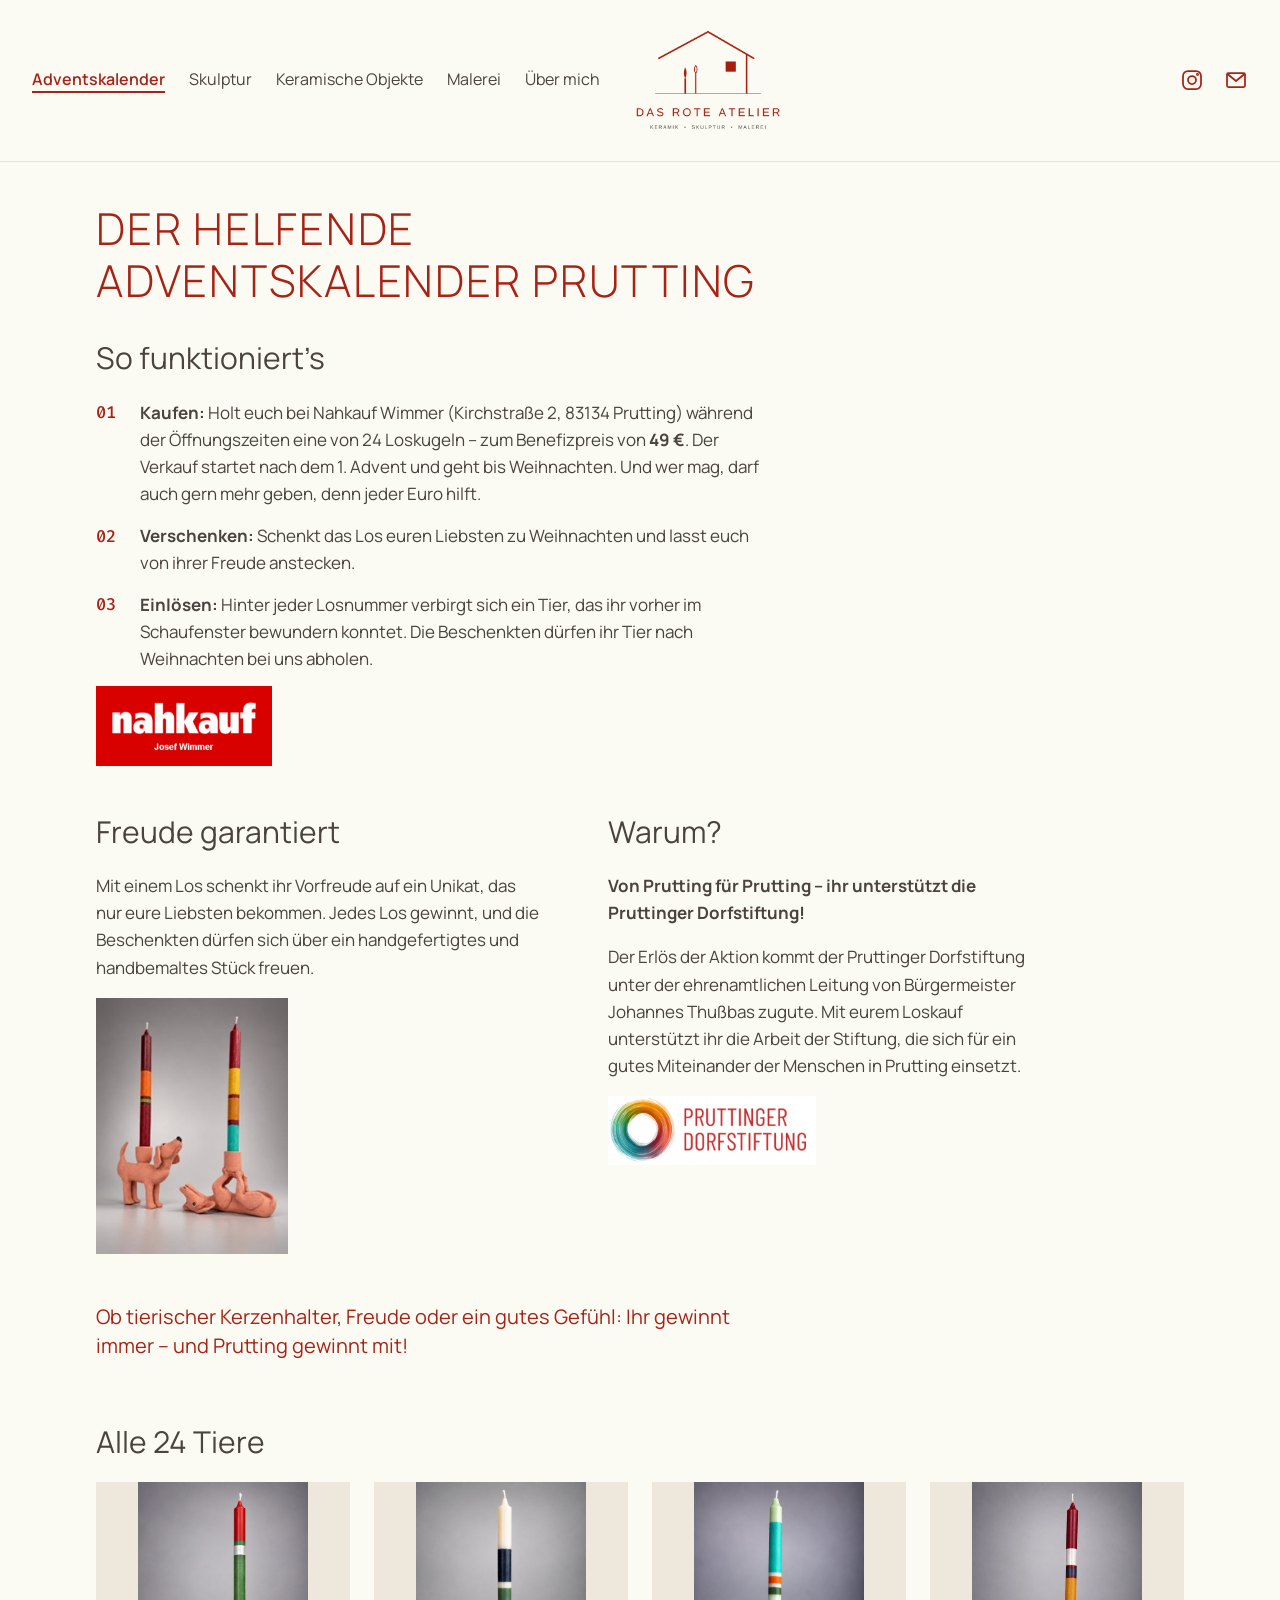
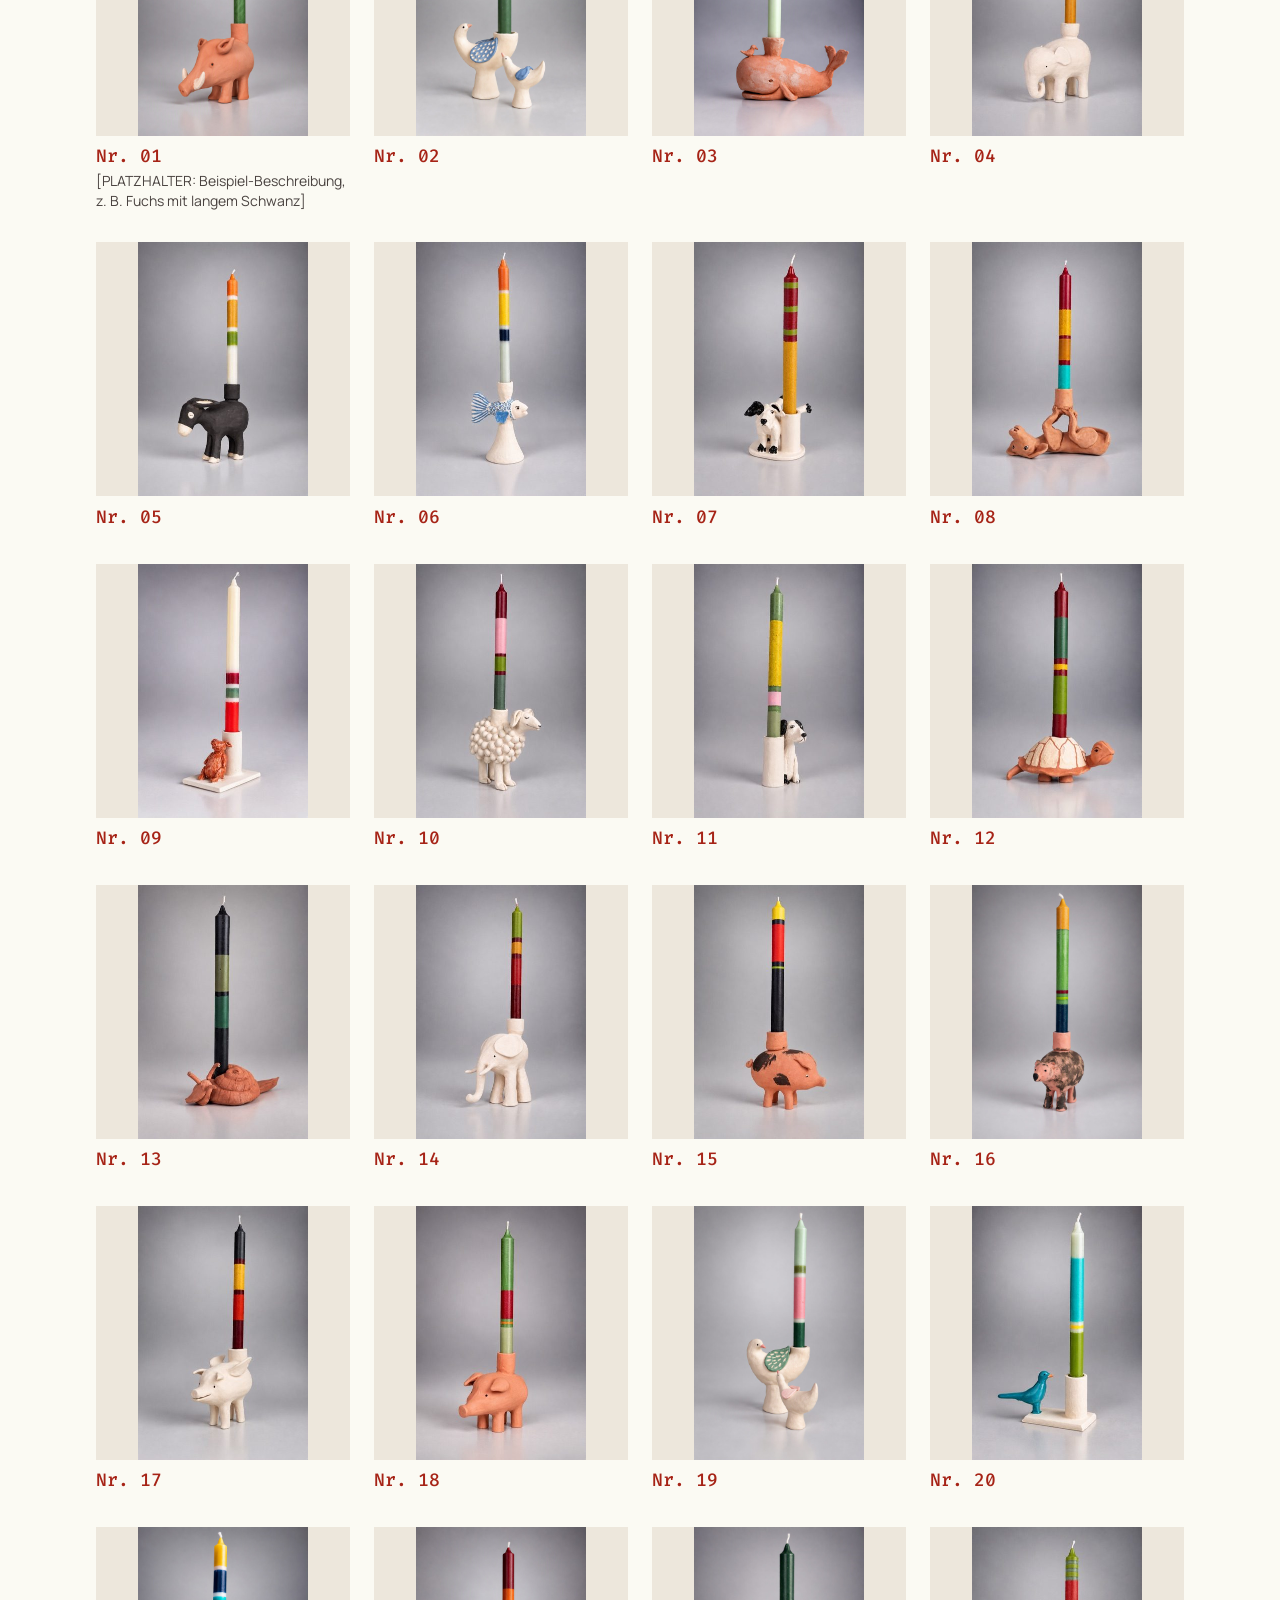
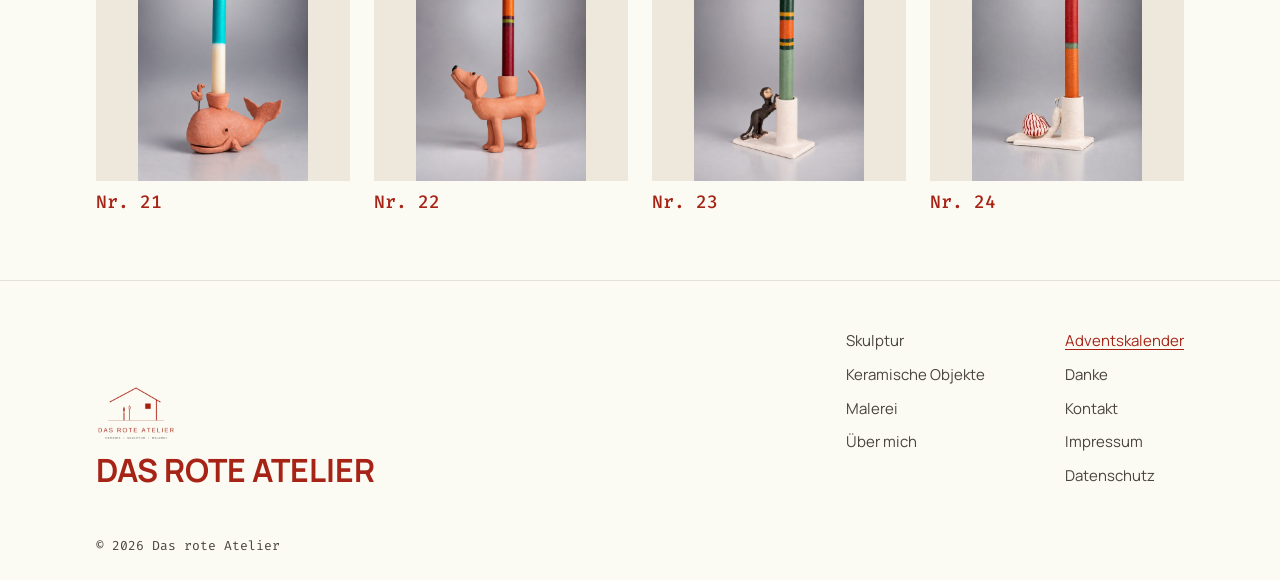
==== commit bf4b652a: "Website nach PowerPoint-Vorlage umgebaut - Startseite: roter Adventskalender-Balken, neuer Text mit " ====
--- a/adventsaktion.html
+++ b/adventsaktion.html
@@ -4,8 +4,8 @@
   <meta charset="utf-8">
   <!-- Sorgt dafür, dass die Seite am Handy in passender Breite angezeigt wird -->
   <meta name="viewport" content="width=device-width, initial-scale=1">
-  <title>Adventsaktion – Das rote Atelier</title>
-  <meta name="description" content="Die Adventsaktion im roten Atelier: 24 handgetöpferte Kerzenhalter in freier Form.">
+  <title>Der helfende Adventskalender – Das rote Atelier</title>
+  <meta name="description" content="Der helfende Adventskalender Prutting: 24 Loskugeln, 24 tierische Unikate aus Keramik – für die Pruttinger Dorfstiftung.">
 
   <!-- Browser-Icons (Haus-Symbol) -->
   <link rel="icon" href="bilder/logo/haus-symbol.svg" type="image/svg+xml">
@@ -29,12 +29,11 @@
 
       <nav class="hauptmenue" id="hauptmenue" aria-label="Hauptmenü">
         <ul>
-          <li><a href="adventsaktion.html" class="hervorgehoben" aria-current="page">Adventsaktion</a></li>
-          <li><a href="keramik.html">Keramik</a></li>
-          <li><a href="skulpturen.html">Skulpturen</a></li>
+          <li><a href="adventsaktion.html" class="hervorgehoben" aria-current="page">Adventskalender</a></li>
+          <li><a href="skulpturen.html">Skulptur</a></li>
+          <li><a href="keramik.html">Keramische Objekte</a></li>
           <li><a href="malerei.html">Malerei</a></li>
           <li><a href="ueber-mich.html">Über mich</a></li>
-          <li><a href="kontakt.html">Kontakt</a></li>
         </ul>
       </nav>
 
@@ -43,7 +42,7 @@
         <img src="bilder/logo/logo-header.png" alt="Das rote Atelier – Keramik, Skulptur, Malerei" width="480" height="330">
       </a>
 
-      <!-- Rechts: Instagram und E-Mail als Symbole.
+      <!-- Rechts: Instagram und Brief-Symbol (führt zur Kontaktseite).
            Instagram-Adresse: bei href="…" eintragen, sobald sie feststeht. -->
       <ul class="kopf-symbole">
         <li>
@@ -52,7 +51,7 @@
           </a>
         </li>
         <li>
-          <a href="mailto:PLATZHALTER@das-rote-atelier.de" aria-label="E-Mail schreiben">
+          <a href="kontakt.html" aria-label="Kontakt">
             <svg viewBox="0 0 24 24" aria-hidden="true"><rect x="3" y="5" width="18" height="14" rx="1.5"/><path d="M3.5 6l8.5 7 8.5-7"/></svg>
           </a>
         </li>
@@ -65,19 +64,36 @@
   <main>
     <div class="container">
 
-      <!-- ===================== ERKLÄRUNG DER AKTION ===================== -->
+      <!-- ===================== ERKLÄRUNG DER AKTION (PowerPoint, Folie 2) ===================== -->
       <section class="aktion-intro">
-        <p class="ueberzeile">Adventsaktion Prutting 2026</p>
-        <h1>24 Kerzenhalter.<br>24 Unikate.</h1>
-        <p class="platzhalter">[PLATZHALTER: Kurze Erklärung der Aktion – tierische Figuren aus Keramik, jede ein Einzelstück und zugleich ein Kerzenhalter. Der Erlös geht zu 100 % an einen guten Zweck.]</p>
+        <h1>Der helfende Adventskalender Prutting</h1>
 
         <h2>So funktioniert’s</h2>
         <ol class="aktion-schritte">
-          <li><span class="platzhalter">[PLATZHALTER: Zettel ziehen – welcher Kerzenhalter es wird, entscheidet der Zufall.]</span></li>
-          <li><span class="platzhalter">[PLATZHALTER: Nummer auf dem Zettel merken.]</span></li>
-          <li><span class="platzhalter">[PLATZHALTER: Unten im Raster deine Nummer antippen und deinen Kerzenhalter groß ansehen.]</span></li>
+          <li><strong>Kaufen:</strong> Holt euch bei Nahkauf Wimmer (Kirchstraße 2, 83134 Prutting) während der Öffnungszeiten eine von 24 Loskugeln – zum Benefizpreis von <strong>49 €</strong>. Der Verkauf startet nach dem 1. Advent und geht bis Weihnachten. Und wer mag, darf auch gern mehr geben, denn jeder Euro hilft.</li>
+          <li><strong>Verschenken:</strong> Schenkt das Los euren Liebsten zu Weihnachten und lasst euch von ihrer Freude anstecken.</li>
+          <li><strong>Einlösen:</strong> Hinter jeder Losnummer verbirgt sich ein Tier, das ihr vorher im Schaufenster bewundern konntet. Die Beschenkten dürfen ihr Tier nach Weihnachten bei uns abholen.</li>
         </ol>
+        <img class="partner-logo partner-logo-nahkauf" src="bilder/partner/nahkauf-wimmer.jpg" alt="Nahkauf Josef Wimmer" width="1066" height="479" loading="lazy">
       </section>
+
+      <!-- Zwei Blöcke: am Handy untereinander, am Laptop nebeneinander -->
+      <div class="aktion-bloecke">
+        <section class="aktion-block">
+          <h2>Freude garantiert</h2>
+          <p>Mit einem Los schenkt ihr Vorfreude auf ein Unikat, das nur eure Liebsten bekommen. Jedes Los gewinnt, und die Beschenkten dürfen sich über ein handgefertigtes und handbemaltes Stück freuen.</p>
+          <img class="aktion-foto" src="bilder/kerzenhalter/dackel-paar.jpg" alt="Zwei Dackel aus Keramik als Kerzenhalter mit bunten Kerzen" width="235" height="313" loading="lazy">
+        </section>
+
+        <section class="aktion-block">
+          <h2>Warum?</h2>
+          <p class="start-untertitel">Von Prutting für Prutting – ihr unterstützt die Pruttinger Dorfstiftung!</p>
+          <p>Der Erlös der Aktion kommt der Pruttinger Dorfstiftung unter der ehrenamtlichen Leitung von Bürgermeister Johannes Thußbas zugute. Mit eurem Loskauf unterstützt ihr die Arbeit der Stiftung, die sich für ein gutes Miteinander der Menschen in Prutting einsetzt.</p>
+          <img class="partner-logo" src="bilder/partner/pruttinger-dorfstiftung.png" alt="Pruttinger Dorfstiftung" width="290" height="96" loading="lazy">
+        </section>
+      </div>
+
+      <p class="aktion-schluss">Ob tierischer Kerzenhalter, Freude oder ein gutes Gefühl: Ihr gewinnt immer – und Prutting gewinnt mit!</p>
       <!-- =================== ENDE ERKLÄRUNG =================== -->
 
 
@@ -85,7 +101,7 @@
            Wird von js/kerzenhalter-raster.js aus der Liste in
            js/kerzenhalter-daten.js erzeugt. Klick öffnet die Lightbox. -->
       <section aria-labelledby="raster-ueberschrift">
-        <h2 id="raster-ueberschrift">Alle 24 Kerzenhalter</h2>
+        <h2 id="raster-ueberschrift">Alle 24 Tiere</h2>
         <ul class="kerzenhalter-raster"></ul>
       </section>
       <!-- =================== ENDE RASTER =================== -->
@@ -103,13 +119,14 @@
       </div>
       <nav class="seitenfuss-links" aria-label="Seitenübersicht">
         <ul>
-          <li><a href="keramik.html">Keramik</a></li>
-          <li><a href="skulpturen.html">Skulpturen</a></li>
+          <li><a href="skulpturen.html">Skulptur</a></li>
+          <li><a href="keramik.html">Keramische Objekte</a></li>
           <li><a href="malerei.html">Malerei</a></li>
           <li><a href="ueber-mich.html">Über mich</a></li>
         </ul>
         <ul>
-          <li><a href="adventsaktion.html" aria-current="page">Adventsaktion</a></li>
+          <li><a href="adventsaktion.html" aria-current="page">Adventskalender</a></li>
+          <li><a href="danke.html">Danke</a></li>
           <li><a href="kontakt.html">Kontakt</a></li>
           <li><a href="impressum.html">Impressum</a></li>
           <li><a href="datenschutz.html">Datenschutz</a></li>
--- a/css/style.css
+++ b/css/style.css
@@ -13,7 +13,7 @@
    9. Adventsaktion-Seite: Erklärung und Raster
    10. Lightbox (Großansicht, auch für die Galerien)
    11. Galerien: Keramik, Skulpturen, Malerei
-   12. Über mich und Kontakt
+   12. Über mich, Kontakt und Danke
    13. Impressum und Datenschutz
 
    "Mobile First": Die normalen Regeln gelten fürs Handy.
@@ -632,21 +632,13 @@
   right: 0.75rem;
 }
 
-/* Zeile unter dem Bild: "Finde deine Nummer" + Pause-Knopf */
+/* Zeile unter dem Bild: Pause-Knopf rechts */
 .slideshow-steuerung {
   display: flex;
   align-items: center;
-  justify-content: space-between;
+  justify-content: flex-end;
   padding-inline: var(--abstand-rand);
   margin-top: 0.5rem;
-}
-
-.slideshow-hinweis {
-  margin: 0;
-  font-family: var(--schrift-akzent);
-  font-size: 0.8125rem;
-  text-transform: uppercase;
-  letter-spacing: 0.08em;
 }
 
 .slideshow-pause {
@@ -664,41 +656,86 @@
   color: var(--farbe-atelierrot);
 }
 
-/* Nummern-Knöpfe 01–24: am Handy 8 pro Reihe */
-.slideshow-nummern {
-  display: grid;
-  grid-template-columns: repeat(8, 1fr);
-  gap: 0.375rem;
-  padding-inline: var(--abstand-rand);
-}
-
-.slideshow-nummer {
-  min-height: 2.5rem;
-  padding: 0;
-  border: 1px solid var(--farbe-linie);
-  border-radius: 2px;
-  background: none;
-  color: var(--farbe-anthrazit);
-  font-family: var(--schrift-akzent);
-  font-size: 0.9375rem;
-  cursor: pointer;
-}
-
-.slideshow-nummer:hover {
-  border-color: var(--farbe-atelierrot);
-  color: var(--farbe-atelierrot);
-}
-
-/* Die Nummer des gerade gezeigten Kerzenhalters: rot gefüllt */
-.slideshow-nummer[aria-current="true"] {
-  background-color: var(--farbe-atelierrot);
-  border-color: var(--farbe-atelierrot);
-  color: var(--farbe-papier);
-}
-
-/* ---- Textkarte ---- */
+/* ---- Textblock ---- */
 .start-text h1 {
   font-size: clamp(2rem, 7vw, 3rem);
+}
+
+/* "Freude schenken und für einen guten Zweck." – fett */
+.start-untertitel {
+  font-weight: 700;
+}
+
+/* Logos der Partner (Dorfstiftung, Nahkauf) */
+.partner-logo {
+  width: 13rem;
+  margin-bottom: 1rem;
+}
+
+.partner-logo-nahkauf {
+  width: 11rem;
+}
+
+/* "Lose erhältlich ab sofort bei Nahkauf Wimmer" */
+.start-lose {
+  margin-bottom: 0.5rem;
+  font-weight: 600;
+}
+
+/* ---- Losnummern 1–24 (rote Felder unter der Slideshow) ---- */
+.losnummern {
+  margin-top: 3rem;
+}
+
+.losnummern h2,
+.kacheln h2 {
+  color: var(--farbe-atelierrot);
+  font-size: clamp(1.25rem, 3.2vw, 1.625rem);
+}
+
+/* Am Handy 6 pro Reihe (4 Reihen), damit die Felder groß genug zum Tippen sind */
+.losnummern-raster {
+  display: grid;
+  grid-template-columns: repeat(6, 1fr);
+  gap: 0.5rem;
+  list-style: none;
+  margin: 0;
+  padding: 0;
+}
+
+/* Ein rotes, quadratisches Feld mit heller Nummer */
+.losnummer {
+  display: flex;
+  align-items: center;
+  justify-content: center;
+  width: 100%;
+  aspect-ratio: 1 / 1;
+  padding: 0;
+  border: 0;
+  border-radius: 2px;
+  background-color: var(--farbe-atelierrot);
+  color: var(--farbe-papier);
+  font-family: var(--schrift-akzent);
+  font-size: 1.125rem;
+  font-weight: 500;
+  cursor: pointer;
+  transition: background-color 0.2s ease;
+}
+
+.losnummer:hover {
+  background-color: var(--farbe-atelierrot-dunkel);
+}
+
+/* Ab Tablet/Laptop: 12 pro Reihe (2 Reihen, wie in der PowerPoint) */
+@media (min-width: 48rem) {
+  .losnummern-raster {
+    grid-template-columns: repeat(12, 1fr);
+    gap: 0.75rem;
+  }
+
+  .losnummer {
+    font-size: 1.25rem;
+  }
 }
 
 /* ---- Kacheln ---- */
@@ -706,29 +743,28 @@
   margin-top: 4rem;
 }
 
-/* Am Handy 2 Kacheln nebeneinander */
-/* Kacheln als Petersburger Hängung nach der Skizze.
+/* Kacheln als Petersburger Hängung nach der PowerPoint (Folie 1).
    Die Anordnung wird mit "grid-template-areas" wie eine kleine Karte
    gezeichnet: Jedes Wort ist ein Feld, gleiche Wörter nebeneinander bzw.
    untereinander bilden eine große Kachel. Die Fotos werden passend
    zugeschnitten (die Mitte bleibt sichtbar).
 
-   Am Handy (2 Spalten):              Ab Tablet/Laptop (4 Spalten, wie Skizze):
-     tier       tier                    tier  tier    rauchbrand advent
-     rauchbrand advent                  hunde malerei malerei    zwie
-     malerei    malerei                 hunde malerei malerei    danke
-     hunde      zwie
-     hunde      danke                                                    */
+   Am Handy (2 Spalten):             Ab Tablet/Laptop (5 Spalten, wie Folie 1):
+     kerberus  kerberus                rauchbrand standhaft standhaft kerberus kerberus
+     rauchbrand standhaft              schichten  schichten zwie      zwie     tierisch
+     schichten schichten               schichten  schichten zwie      zwie     danke
+     zwie      tierisch
+     zwie      danke                                                                   */
 .kachel-raster {
   display: grid;
   grid-template-columns: 1fr 1fr;
-  grid-template-rows: 13rem 11rem 12rem 8rem 5rem;
+  grid-template-rows: 13rem 11rem 12rem 10rem 5rem;
   grid-template-areas:
-    "tier       tier"
-    "rauchbrand advent"
-    "malerei    malerei"
-    "hunde      zwie"
-    "hunde      danke";
+    "kerberus   kerberus"
+    "rauchbrand standhaft"
+    "schichten  schichten"
+    "zwie       tierisch"
+    "zwie       danke";
   gap: 0.375rem;                 /* schmale Fuge zwischen den Kacheln */
   list-style: none;
   margin: 0 0 1rem;
@@ -736,12 +772,12 @@
 }
 
 /* Jede Kachel bekommt ihr Feld in der "Karte" oben */
-.kachel-tier       { grid-area: tier; }
 .kachel-rauchbrand { grid-area: rauchbrand; }
-.kachel-advent     { grid-area: advent; }
-.kachel-hunde      { grid-area: hunde; }
-.kachel-malerei    { grid-area: malerei; }
+.kachel-standhaft  { grid-area: standhaft; }
+.kachel-kerberus   { grid-area: kerberus; }
+.kachel-schichten  { grid-area: schichten; }
 .kachel-zwie       { grid-area: zwie; }
+.kachel-tierisch   { grid-area: tierisch; }
 .kachel-danke      { grid-area: danke; }
 
 .kachel {
@@ -826,15 +862,16 @@
 /* Ab Tablet-Breite: Anordnung wie in der Skizze */
 @media (min-width: 48rem) {
   .kachel-raster {
-    /* Spaltenbreiten: oben teilen sie sich Tierskulpturen (1.+2.),
-       Rauchbrand (3.) und Advent (4.); unten Hunde (1.), Malerei (2.+3.)
-       und Zwiegespräch/Danke (4.) */
-    grid-template-columns: 25fr 20fr 27fr 28fr;
+    /* 5 Spalten, damit oben und unten unterschiedlich breite Kacheln
+       möglich sind (wie in der PowerPoint):
+       oben  Rauchbrand (1.) | Standhaft (2.+3.) | Kerberus (4.+5.)
+       unten Schichten (1.+2.) | Zwiegespräche (3.+4.) | Tierisch hell/Danke (5.) */
+    grid-template-columns: 25fr 6fr 25fr 12fr 16fr;
     grid-template-rows: 16rem 10rem 6rem;
     grid-template-areas:
-      "tier  tier    rauchbrand advent"
-      "hunde malerei malerei    zwie"
-      "hunde malerei malerei    danke";
+      "rauchbrand standhaft standhaft kerberus kerberus"
+      "schichten  schichten zwie      zwie     tierisch"
+      "schichten  schichten zwie      zwie     danke";
     gap: 0.5rem;
   }
 
@@ -883,13 +920,8 @@
     padding-inline: 0;
   }
 
-  .slideshow-steuerung,
-  .slideshow-nummern {
+  .slideshow-steuerung {
     padding-inline: 0;
-  }
-
-  .slideshow-nummern {
-    grid-template-columns: repeat(12, 1fr);
   }
 
   .start-text {
@@ -939,6 +971,40 @@
   font-family: var(--schrift-akzent);
   font-weight: 500;
   color: var(--farbe-atelierrot);
+}
+
+/* "Freude garantiert" und "Warum?": am Handy untereinander */
+.aktion-bloecke {
+  display: grid;
+  gap: 2.5rem;
+  max-width: 60rem;
+}
+
+.aktion-block h2 {
+  margin-top: 0;
+}
+
+/* Foto der Dackel-Kerzenhalter */
+.aktion-foto {
+  width: 12rem;
+  background-color: var(--farbe-flaeche);
+}
+
+/* Schlusssatz: etwas größer und in Atelierrot */
+.aktion-schluss {
+  max-width: 42rem;
+  margin: 3rem 0 4rem;
+  font-size: 1.25rem;
+  line-height: 1.45;
+  color: var(--farbe-atelierrot);
+}
+
+/* Ab Tablet-Breite: beide Blöcke nebeneinander */
+@media (min-width: 48rem) {
+  .aktion-bloecke {
+    grid-template-columns: 1fr 1fr;
+    gap: 4rem;
+  }
 }
 
 /* Raster: am Handy 2 nebeneinander */
@@ -1262,7 +1328,7 @@
 
 
 /* --------------------------------------------------------------------------
-   12. Über mich und Kontakt
+   12. Über mich, Kontakt und Danke
    -------------------------------------------------------------------------- */
 
 /* Etwas größerer Einleitungstext */
@@ -1278,9 +1344,22 @@
   gap: 2rem;
 }
 
+/* Die beiden Fotos (Künstlerin, Frühwerk) untereinander */
+.ueber-mich-fotos {
+  display: grid;
+  gap: 1.5rem;
+}
+
 .ueber-mich-foto {
   margin: 0;
   max-width: 26rem;              /* am Handy nicht riesig */
+}
+
+/* Bildunterschrift, z. B. "Frühwerk, entstanden bei Berta Schmid, 1982" */
+.ueber-mich-foto figcaption {
+  margin-top: 0.5rem;
+  font-family: var(--schrift-akzent);
+  font-size: 0.8125rem;
 }
 
 .ueber-mich-foto img {
@@ -1341,6 +1420,51 @@
 }
 
 
+/* ---- Danke ---- */
+.danke-liste {
+  display: grid;
+  gap: 2rem;
+  max-width: 48rem;
+  list-style: none;
+  margin: 2rem 0 3rem;
+  padding: 0;
+}
+
+/* Ein Eintrag: Bild links, Text rechts (auch am Handy, Bild ist klein) */
+.danke-eintrag {
+  display: grid;
+  grid-template-columns: 7rem 1fr;
+  gap: 1.25rem;
+  align-items: center;
+}
+
+.danke-eintrag p {
+  margin: 0;
+}
+
+.danke-eintrag a {
+  font-weight: 600;
+}
+
+/* Logos nicht größer als nötig */
+.danke-logo {
+  max-height: 3.5rem;
+  width: auto;
+}
+
+.danke-atelier {
+  margin: 0;
+  max-width: 48rem;
+}
+
+@media (min-width: 48rem) {
+  .danke-eintrag {
+    grid-template-columns: 10rem 1fr;
+    gap: 2rem;
+  }
+}
+
+
 /* --------------------------------------------------------------------------
    13. Impressum und Datenschutz
    Schlichte Textseiten: schmale Spalte, kleinere Zwischenüberschriften
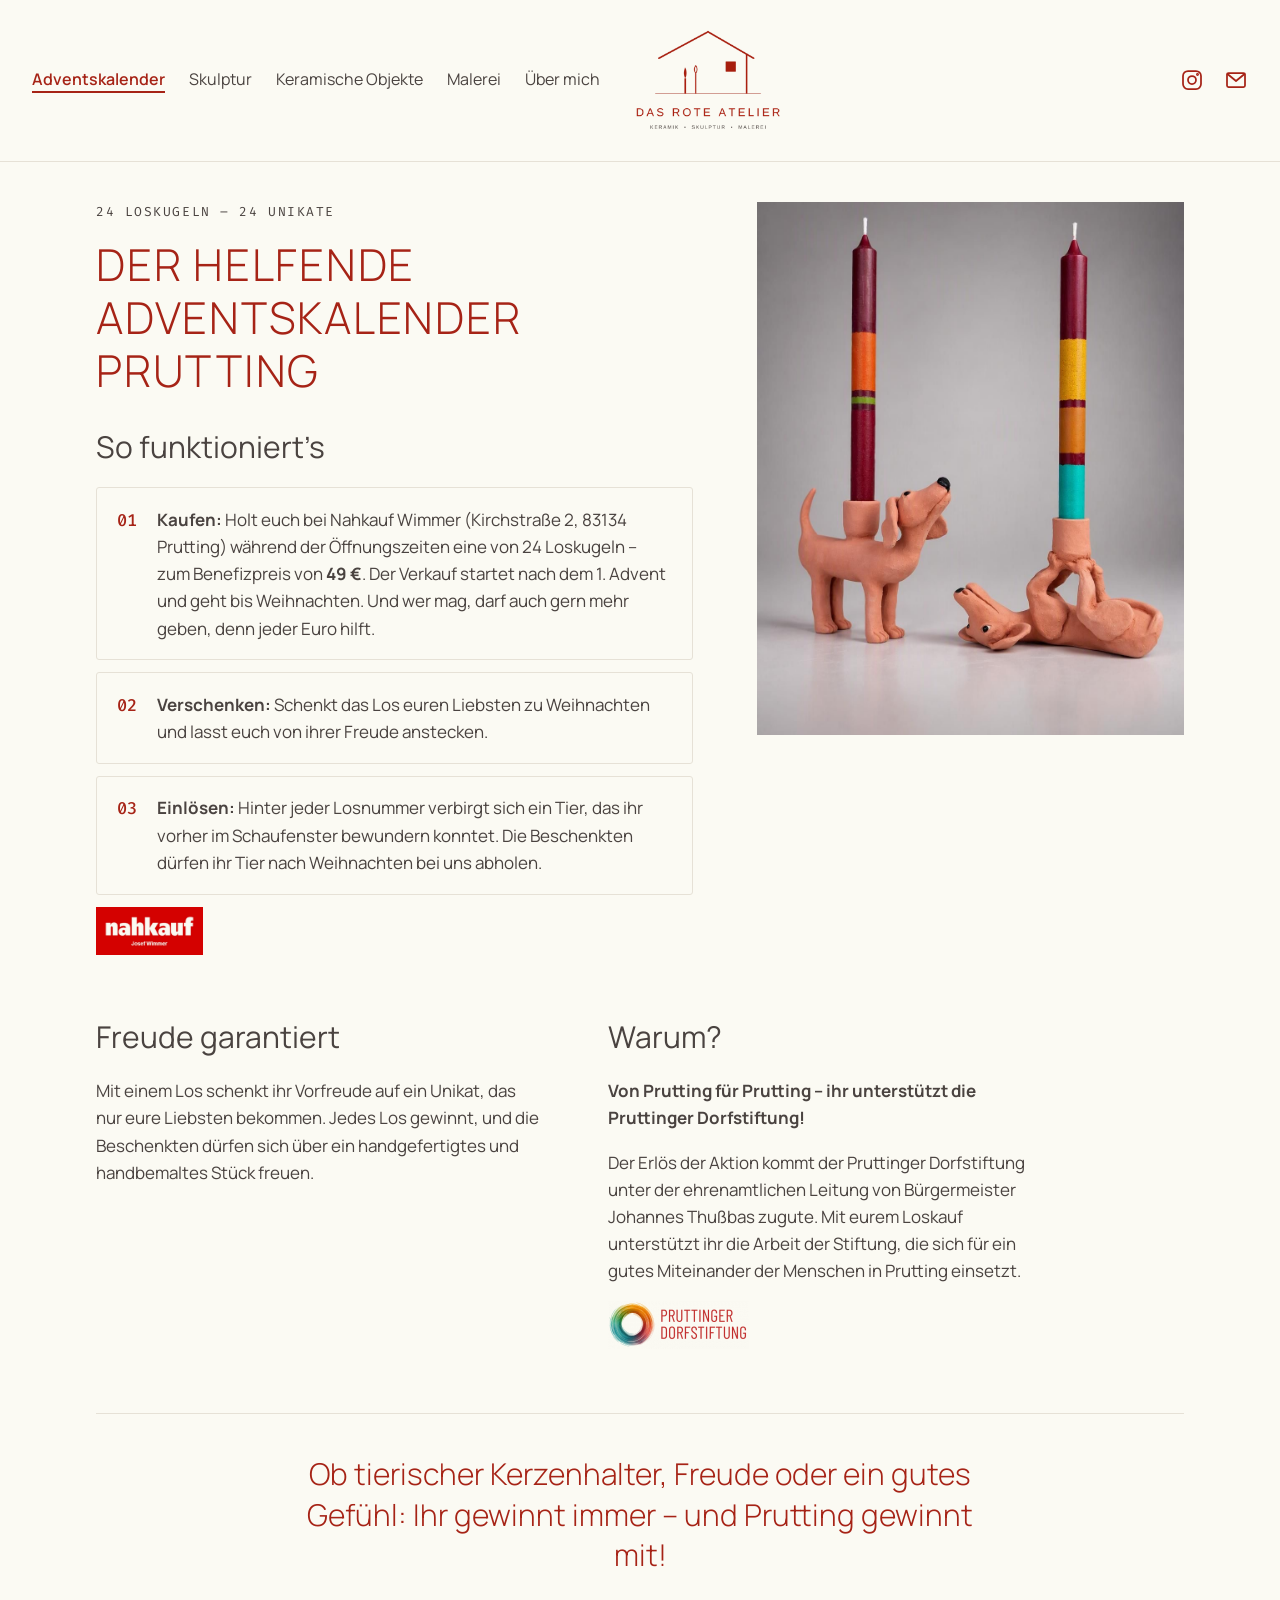
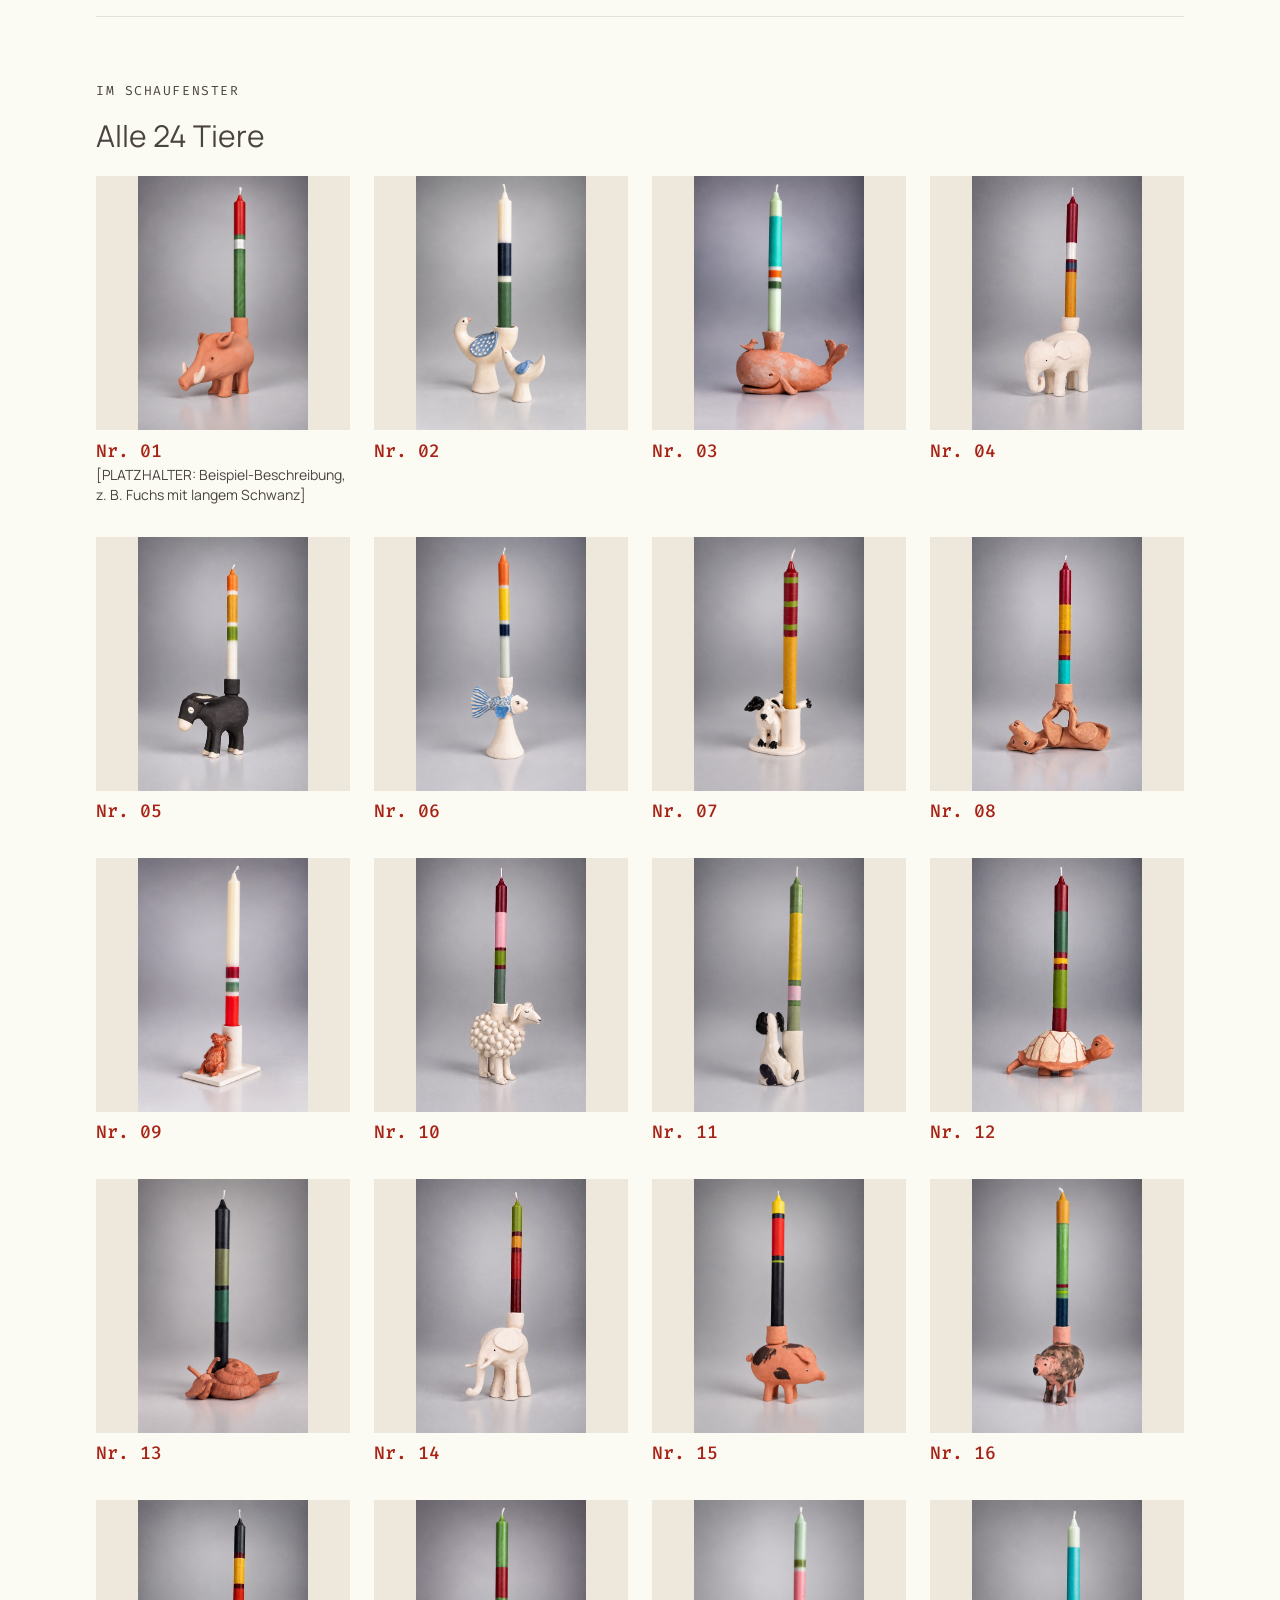
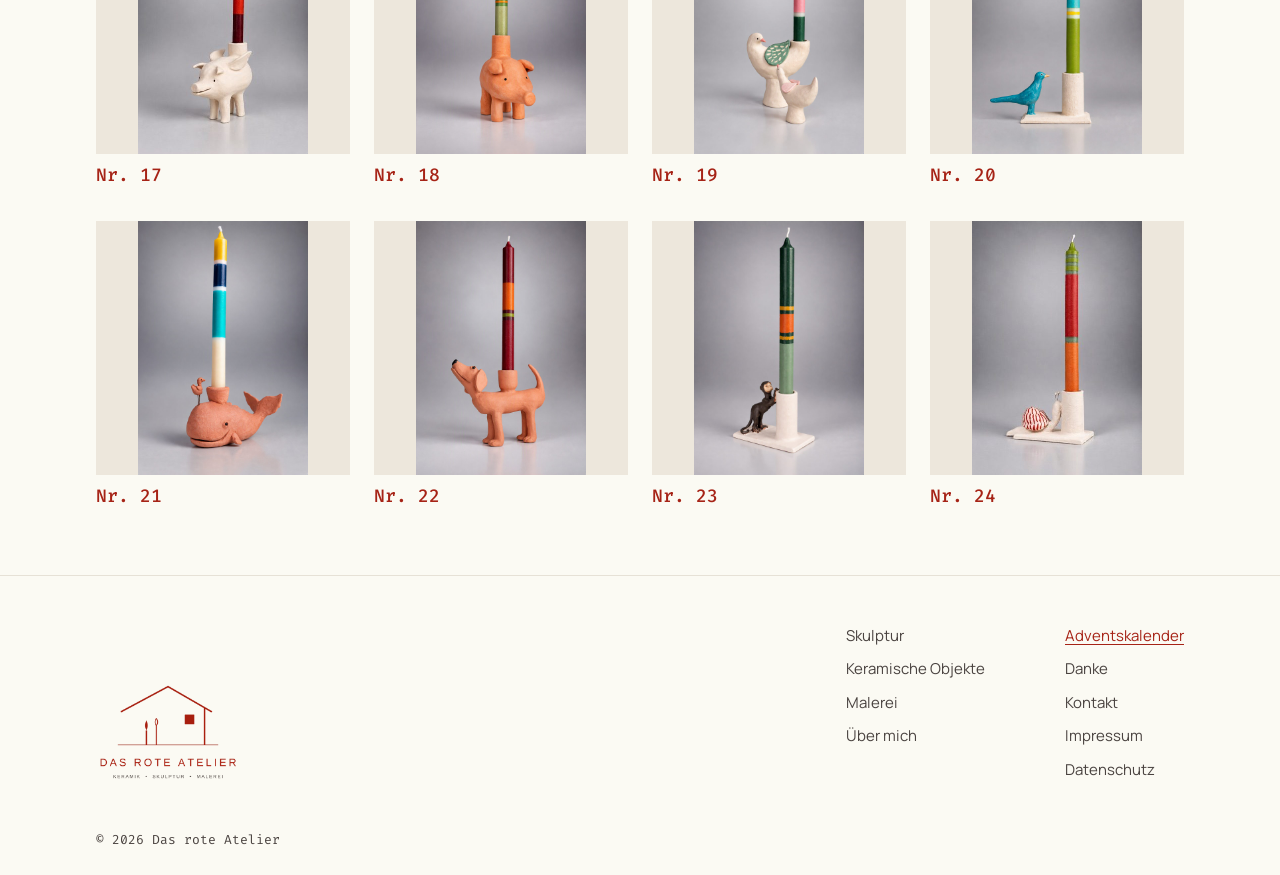
==== commit d23e025b: "Design verfeinert und 9 Kerzenhalter-Fotos scharf ersetzt - Startseite: Logos nebeneinander, Losnumm" ====
--- a/adventsaktion.html
+++ b/adventsaktion.html
@@ -65,16 +65,27 @@
     <div class="container">
 
       <!-- ===================== ERKLÄRUNG DER AKTION (PowerPoint, Folie 2) ===================== -->
+      <!-- Oben zweispaltig: links Titel und Schritte, rechts das Foto
+           (am Handy steht das Foto unter dem Titel) -->
       <section class="aktion-intro">
-        <h1>Der helfende Adventskalender Prutting</h1>
+        <div class="aktion-kopf">
+          <p class="ueberzeile">24 Loskugeln – 24 Unikate</p>
+          <h1>Der helfende Adventskalender Prutting</h1>
+        </div>
 
+        <figure class="aktion-foto">
+          <img src="bilder/skulpturen/tierisch-hell/zwei-dackel.jpg" alt="Zwei Dackel aus Keramik als Kerzenhalter mit bunten Kerzen" width="1024" height="1536">
+        </figure>
+
+        <div class="aktion-ablauf">
         <h2>So funktioniert’s</h2>
         <ol class="aktion-schritte">
           <li><strong>Kaufen:</strong> Holt euch bei Nahkauf Wimmer (Kirchstraße 2, 83134 Prutting) während der Öffnungszeiten eine von 24 Loskugeln – zum Benefizpreis von <strong>49 €</strong>. Der Verkauf startet nach dem 1. Advent und geht bis Weihnachten. Und wer mag, darf auch gern mehr geben, denn jeder Euro hilft.</li>
           <li><strong>Verschenken:</strong> Schenkt das Los euren Liebsten zu Weihnachten und lasst euch von ihrer Freude anstecken.</li>
           <li><strong>Einlösen:</strong> Hinter jeder Losnummer verbirgt sich ein Tier, das ihr vorher im Schaufenster bewundern konntet. Die Beschenkten dürfen ihr Tier nach Weihnachten bei uns abholen.</li>
         </ol>
-        <img class="partner-logo partner-logo-nahkauf" src="bilder/partner/nahkauf-wimmer.jpg" alt="Nahkauf Josef Wimmer" width="1066" height="479" loading="lazy">
+        <img class="partner-logo" src="bilder/partner/nahkauf-wimmer.jpg" alt="Nahkauf Josef Wimmer" width="1066" height="479" loading="lazy">
+        </div>
       </section>
 
       <!-- Zwei Blöcke: am Handy untereinander, am Laptop nebeneinander -->
@@ -82,7 +93,6 @@
         <section class="aktion-block">
           <h2>Freude garantiert</h2>
           <p>Mit einem Los schenkt ihr Vorfreude auf ein Unikat, das nur eure Liebsten bekommen. Jedes Los gewinnt, und die Beschenkten dürfen sich über ein handgefertigtes und handbemaltes Stück freuen.</p>
-          <img class="aktion-foto" src="bilder/kerzenhalter/dackel-paar.jpg" alt="Zwei Dackel aus Keramik als Kerzenhalter mit bunten Kerzen" width="235" height="313" loading="lazy">
         </section>
 
         <section class="aktion-block">
@@ -93,7 +103,10 @@
         </section>
       </div>
 
-      <p class="aktion-schluss">Ob tierischer Kerzenhalter, Freude oder ein gutes Gefühl: Ihr gewinnt immer – und Prutting gewinnt mit!</p>
+      <!-- Schlusssatz als großes Zitat zwischen zwei feinen Linien -->
+      <blockquote class="aktion-schluss">
+        <p>Ob tierischer Kerzenhalter, Freude oder ein gutes Gefühl: Ihr gewinnt immer – und Prutting gewinnt mit!</p>
+      </blockquote>
       <!-- =================== ENDE ERKLÄRUNG =================== -->
 
 
@@ -101,6 +114,7 @@
            Wird von js/kerzenhalter-raster.js aus der Liste in
            js/kerzenhalter-daten.js erzeugt. Klick öffnet die Lightbox. -->
       <section aria-labelledby="raster-ueberschrift">
+        <p class="ueberzeile">Im Schaufenster</p>
         <h2 id="raster-ueberschrift">Alle 24 Tiere</h2>
         <ul class="kerzenhalter-raster"></ul>
       </section>
@@ -114,8 +128,7 @@
   <footer class="seitenfuss">
     <div class="container seitenfuss-oben">
       <div class="seitenfuss-marke">
-        <img src="bilder/logo/logo-header.png" alt="" width="480" height="330" loading="lazy">
-        <p class="seitenfuss-name">Das rote Atelier</p>
+        <img src="bilder/logo/logo-header.png" alt="Das rote Atelier – Keramik, Skulptur, Malerei" width="480" height="330" loading="lazy">
       </div>
       <nav class="seitenfuss-links" aria-label="Seitenübersicht">
         <ul>
--- a/css/style.css
+++ b/css/style.css
@@ -15,6 +15,7 @@
    11. Galerien: Keramik, Skulpturen, Malerei
    12. Über mich, Kontakt und Danke
    13. Impressum und Datenschutz
+   14. Sanftes Einblenden beim Scrollen
 
    "Mobile First": Die normalen Regeln gelten fürs Handy.
    Regeln in "@media (min-width: …)" gelten zusätzlich für größere Bildschirme.
@@ -437,19 +438,9 @@
   margin-bottom: 3rem;
 }
 
+/* Logo mit Haus und Schriftzug (enthält den Namen schon) */
 .seitenfuss-marke img {
-  width: 5rem;
-  margin-bottom: 0.75rem;
-}
-
-/* Großer roter Name wie im Entwurf */
-.seitenfuss-name {
-  margin: 0;
-  color: var(--farbe-atelierrot);
-  font-size: clamp(1.5rem, 5vw, 2rem);
-  font-weight: 700;
-  text-transform: uppercase;
-  line-height: 1.1;
+  width: 9rem;
 }
 
 /* Zwei Link-Spalten */
@@ -530,6 +521,7 @@
 /* Am Handy geht die Slideshow über die volle Bildschirmbreite
    (der negative Rand hebt den Abstand des Containers auf) */
 .slideshow {
+  position: relative;            /* damit der Pause-Knopf sich daran ausrichtet */
   margin-inline: calc(-1 * var(--abstand-rand));
 }
 
@@ -577,6 +569,8 @@
   flex-wrap: wrap;
   align-items: baseline;
   gap: 0 0.9rem;
+  min-height: 3.25rem;           /* gleiche Höhe wie der Pause-Knopf daneben */
+  padding-right: 7rem;           /* rechts Platz für den Pause-Knopf lassen */
   background-color: var(--farbe-papier);
   line-height: 1.3;
 }
@@ -632,13 +626,15 @@
   right: 0.75rem;
 }
 
-/* Zeile unter dem Bild: Pause-Knopf rechts */
+/* Pause-Knopf: rechts in derselben Zeile wie "Nr. 07"
+   (liegt über der Beschriftungszeile, unten rechts in der Slideshow) */
 .slideshow-steuerung {
+  position: absolute;
+  right: var(--abstand-rand);
+  bottom: 0;
   display: flex;
   align-items: center;
-  justify-content: flex-end;
-  padding-inline: var(--abstand-rand);
-  margin-top: 0.5rem;
+  height: 3.25rem;
 }
 
 .slideshow-pause {
@@ -666,20 +662,61 @@
   font-weight: 700;
 }
 
-/* Logos der Partner (Dorfstiftung, Nahkauf) */
-.partner-logo {
-  width: 13rem;
-  margin-bottom: 1rem;
-}
-
-.partner-logo-nahkauf {
-  width: 11rem;
-}
-
 /* "Lose erhältlich ab sofort bei Nahkauf Wimmer" */
 .start-lose {
-  margin-bottom: 0.5rem;
+  margin-bottom: 1.25rem;
   font-weight: 600;
+}
+
+/* Logos der Partner: nebeneinander, gleich hoch, mit kleiner Beschriftung */
+.partner {
+  display: flex;
+  flex-wrap: wrap;
+  align-items: flex-end;
+  gap: 1.25rem 2.5rem;
+  list-style: none;
+  margin: 0 0 2rem;
+  padding: 0;
+}
+
+.partner li {
+  display: flex;
+  flex-direction: column;
+  gap: 0.5rem;
+}
+
+.partner-label {
+  font-family: var(--schrift-akzent);
+  font-size: 0.6875rem;
+  text-transform: uppercase;
+  letter-spacing: 0.1em;
+}
+
+/* Alle Logos gleich hoch. "multiply" lässt den weißen Hintergrund
+   eines Logos mit dem Papier-Ton verschmelzen (kein weißer Kasten). */
+.partner-logo {
+  height: 3rem;
+  width: auto;
+  mix-blend-mode: multiply;
+}
+
+/* "Mehr Infos →": kräftiger Link, Pfeil rutscht beim Darüberfahren nach rechts */
+.mehr-link {
+  display: inline-flex;
+  align-items: center;
+  gap: 0.5rem;
+  min-height: 2.75rem;           /* groß genug zum Antippen */
+  font-weight: 600;
+  text-decoration: none;
+  border-bottom: 1px solid currentColor;
+}
+
+.mehr-link span {
+  transition: transform 0.2s ease;
+}
+
+.mehr-link:hover span {
+  transform: translateX(0.3rem);
 }
 
 /* ---- Losnummern 1–24 (rote Felder unter der Slideshow) ---- */
@@ -687,10 +724,19 @@
   margin-top: 3rem;
 }
 
-.losnummern h2,
-.kacheln h2 {
+.losnummern h2 {
+  max-width: 40rem;
+  font-size: clamp(1.25rem, 3.2vw, 1.625rem);
+}
+
+/* Überzeile über den Abschnitten in Atelierrot */
+.losnummern .ueberzeile,
+.kacheln .ueberzeile {
   color: var(--farbe-atelierrot);
-  font-size: clamp(1.25rem, 3.2vw, 1.625rem);
+}
+
+.kacheln .ueberzeile {
+  margin-bottom: 1.25rem;
 }
 
 /* Am Handy 6 pro Reihe (4 Reihen), damit die Felder groß genug zum Tippen sind */
@@ -698,12 +744,14 @@
   display: grid;
   grid-template-columns: repeat(6, 1fr);
   gap: 0.5rem;
+  max-width: 48rem;              /* am Laptop nicht zu wuchtig */
   list-style: none;
   margin: 0;
   padding: 0;
 }
 
-/* Ein rotes, quadratisches Feld mit heller Nummer */
+/* Ein quadratisches Feld mit feinem roten Rahmen und roter Nummer.
+   Beim Darüberfahren oder Antippen füllt es sich rot. */
 .losnummer {
   display: flex;
   align-items: center;
@@ -711,19 +759,21 @@
   width: 100%;
   aspect-ratio: 1 / 1;
   padding: 0;
-  border: 0;
+  border: 1.5px solid var(--farbe-atelierrot);
   border-radius: 2px;
-  background-color: var(--farbe-atelierrot);
-  color: var(--farbe-papier);
+  background: none;
+  color: var(--farbe-atelierrot);
   font-family: var(--schrift-akzent);
   font-size: 1.125rem;
   font-weight: 500;
   cursor: pointer;
-  transition: background-color 0.2s ease;
-}
-
-.losnummer:hover {
-  background-color: var(--farbe-atelierrot-dunkel);
+  transition: background-color 0.2s ease, color 0.2s ease;
+}
+
+.losnummer:hover,
+.losnummer:active {
+  background-color: var(--farbe-atelierrot);
+  color: var(--farbe-papier);
 }
 
 /* Ab Tablet/Laptop: 12 pro Reihe (2 Reihen, wie in der PowerPoint) */
@@ -734,7 +784,7 @@
   }
 
   .losnummer {
-    font-size: 1.25rem;
+    font-size: 1.0625rem;
   }
 }
 
@@ -800,35 +850,29 @@
   transition: transform 0.4s ease;
 }
 
-/* Ganz leichter weißer Schleier über dem Foto ("ausweißen"):
-   wirkt ruhiger und der Titel ist besser lesbar.
-   Stärke einstellen: die letzte Zahl (0.25) – 0 = kein Schleier, 1 = ganz weiß */
+/* Sanfter dunkler Verlauf am unteren Rand: Dort steht der weiße Titel
+   und ist auf jedem Foto gut lesbar. Das Foto bleibt oben unverändert.
+   Stärke einstellen: die Zahl 0.55 – 0 = kein Verlauf, 1 = ganz dunkel */
 .kachel::after {
   content: "";
   position: absolute;
   inset: 0;
-  background-color: rgba(251, 250, 243, 0.25);  /* Papierfarbe, leicht durchsichtig */
+  background: linear-gradient(to top, rgba(40, 34, 31, 0.55) 0%, rgba(40, 34, 31, 0) 50%);
   transition: opacity 0.3s ease;
 }
 
-/* Titel mittig auf der Kachel, als freistehender Text.
-   Der weiche helle Schimmer (text-shadow) sorgt dafür, dass die Schrift
-   auch auf unruhigen oder dunklen Fotos lesbar bleibt. */
+/* Titel unten links (wie in der PowerPoint), weiß */
 .kachel-titel {
   position: absolute;
-  z-index: 1;                    /* liegt über dem Schleier */
-  top: 50%;
-  left: 50%;
-  transform: translate(-50%, -50%);  /* genau in die Mitte rücken */
-  width: max-content;
-  max-width: calc(100% - 1rem);  /* nie breiter als die Kachel, langer Titel bricht um */
+  z-index: 1;                    /* liegt über dem Verlauf */
+  left: 0.875rem;
+  right: 0.875rem;
+  bottom: 0.75rem;
+  color: var(--farbe-papier);
   font-size: 1.0625rem;
   font-weight: 600;
-  line-height: 1.25;
-  text-align: center;
-  text-shadow:
-    0 0 0.5rem rgba(251, 250, 243, 0.95),
-    0 0 1.25rem rgba(251, 250, 243, 0.8);
+  line-height: 1.2;
+  text-shadow: 0 1px 0.5rem rgba(40, 34, 31, 0.35);
 }
 
 /* Kachel "Danke": Fläche in Atelierrot, ohne Schleier */
@@ -840,23 +884,28 @@
   display: none;
 }
 
-/* Auf Rot: helle Schrift ohne Schimmer */
+/* Auf Rot: kein Schatten nötig */
 .kachel-danke .kachel-titel {
-  color: var(--farbe-papier);
   text-shadow: none;
 }
 
-/* Beim Darüberfahren (nur bei Links): Schleier weg, Foto zoomt leicht, Titel wird rot */
-a.kachel:hover::after {
-  opacity: 0;
-}
-
+.kachel-danke a.kachel:hover {
+  background-color: var(--farbe-atelierrot-dunkel);
+}
+
+/* Beim Darüberfahren: Foto zoomt leicht, Titel bekommt einen kleinen Pfeil */
 a.kachel:hover img {
   transform: scale(1.04);
 }
 
-a.kachel:hover .kachel-titel {
-  color: var(--farbe-atelierrot);
+a.kachel .kachel-titel::after {
+  content: " →";
+  opacity: 0;
+  transition: opacity 0.2s ease;
+}
+
+a.kachel:hover .kachel-titel::after {
+  opacity: 1;
 }
 
 /* Ab Tablet-Breite: Anordnung wie in der Skizze */
@@ -876,6 +925,8 @@
   }
 
   .kachel-titel {
+    left: 1.25rem;
+    bottom: 1rem;
     font-size: 1.375rem;
   }
 }
@@ -921,7 +972,7 @@
   }
 
   .slideshow-steuerung {
-    padding-inline: 0;
+    right: 0;
   }
 
   .start-text {
@@ -938,14 +989,56 @@
    9. Adventsaktion-Seite
    -------------------------------------------------------------------------- */
 
-/* Erklärung oben: nicht zu breit, damit die Zeilen gut lesbar bleiben */
+/* Oberer Teil. Am Handy untereinander: Titel, Foto, Ablauf.
+   Am Laptop zweispaltig: links Titel und Ablauf, rechts das Foto. */
 .aktion-intro {
-  max-width: 42rem;
-  margin-bottom: 3rem;
-}
-
-.aktion-intro h2 {
-  margin-top: 2rem;
+  display: grid;
+  grid-template-areas:
+    "kopf"
+    "foto"
+    "ablauf";
+  gap: 1.5rem;
+  margin-bottom: 4rem;
+}
+
+.aktion-kopf   { grid-area: kopf; }
+.aktion-foto   { grid-area: foto; }
+.aktion-ablauf { grid-area: ablauf; max-width: 42rem; }
+
+.aktion-kopf h1 {
+  margin-bottom: 0;
+}
+
+.aktion-foto {
+  margin: 0;
+}
+
+.aktion-foto img {
+  width: 100%;
+  max-width: 24rem;
+  aspect-ratio: 4 / 5;
+  object-fit: cover;
+  background-color: var(--farbe-flaeche);
+}
+
+.aktion-ablauf .partner-logo {
+  margin-top: 0.5rem;
+}
+
+@media (min-width: 60rem) {
+  .aktion-intro {
+    grid-template-columns: minmax(0, 7fr) minmax(0, 5fr);
+    grid-template-areas:
+      "kopf   foto"
+      "ablauf foto";
+    grid-template-rows: auto 1fr;
+    column-gap: 4rem;
+    row-gap: 2rem;
+  }
+
+  .aktion-foto img {
+    max-width: none;
+  }
 }
 
 /* Die drei Schritte mit roten Nummern in Fira Code */
@@ -956,18 +1049,21 @@
   padding: 0;
 }
 
+/* Jeder Schritt als ruhige Karte mit feinem Rahmen */
 .aktion-schritte li {
   counter-increment: schritt;
   position: relative;
-  padding-left: 2.75rem;
-  margin-bottom: 0.9rem;
+  padding: 1.1rem 1.25rem 1.1rem 3.75rem;
+  margin-bottom: 0.75rem;
+  border: 1px solid var(--farbe-linie);
+  border-radius: 3px;
 }
 
 .aktion-schritte li::before {
   content: counter(schritt, decimal-leading-zero);  /* 01, 02, 03 */
   position: absolute;
-  left: 0;
-  top: 0.05em;
+  left: 1.25rem;
+  top: 1.15rem;
   font-family: var(--schrift-akzent);
   font-weight: 500;
   color: var(--farbe-atelierrot);
@@ -984,18 +1080,20 @@
   margin-top: 0;
 }
 
-/* Foto der Dackel-Kerzenhalter */
-.aktion-foto {
-  width: 12rem;
-  background-color: var(--farbe-flaeche);
-}
-
-/* Schlusssatz: etwas größer und in Atelierrot */
+/* Schlusssatz als großes Zitat zwischen zwei feinen Linien */
 .aktion-schluss {
-  max-width: 42rem;
-  margin: 3rem 0 4rem;
-  font-size: 1.25rem;
-  line-height: 1.45;
+  margin: 4rem 0;
+  padding: 2.5rem 0;
+  border-block: 1px solid var(--farbe-linie);
+  text-align: center;
+}
+
+.aktion-schluss p {
+  max-width: 44rem;
+  margin: 0 auto;
+  font-size: clamp(1.375rem, 3.2vw, 1.875rem);
+  font-weight: 300;
+  line-height: 1.35;
   color: var(--farbe-atelierrot);
 }
 
@@ -1355,6 +1453,11 @@
   max-width: 26rem;              /* am Handy nicht riesig */
 }
 
+/* Das Frühwerk kleiner als das Porträt */
+.ueber-mich-foto-klein {
+  max-width: 15rem;
+}
+
 /* Bildunterschrift, z. B. "Frühwerk, entstanden bei Berta Schmid, 1982" */
 .ueber-mich-foto figcaption {
   margin-top: 0.5rem;
@@ -1381,6 +1484,12 @@
     grid-template-columns: minmax(0, 5fr) minmax(0, 7fr);
     gap: 4rem;
     align-items: start;
+  }
+
+  /* Der Text bleibt beim Scrollen stehen, während die Fotos vorbeiziehen */
+  .ueber-mich-text {
+    position: sticky;
+    top: 2rem;
   }
 }
 
@@ -1438,6 +1547,12 @@
   align-items: center;
 }
 
+/* Feine Trennlinie zwischen den Einträgen */
+.danke-eintrag + .danke-eintrag {
+  padding-top: 2rem;
+  border-top: 1px solid var(--farbe-linie);
+}
+
 .danke-eintrag p {
   margin: 0;
 }
@@ -1446,15 +1561,28 @@
   font-weight: 600;
 }
 
-/* Logos nicht größer als nötig */
-.danke-logo {
-  max-height: 3.5rem;
-  width: auto;
+/* Alle Bilder gleich groß: Foto füllt die Fläche, Logos passen hinein */
+.danke-eintrag img {
+  width: 100%;
+  aspect-ratio: 3 / 2;
+  object-fit: cover;
+}
+
+.danke-eintrag .danke-logo {
+  object-fit: contain;
+  padding: 0.5rem;
+  mix-blend-mode: multiply;      /* weißer Logo-Hintergrund verschmilzt mit dem Papier */
 }
 
 .danke-atelier {
   margin: 0;
   max-width: 48rem;
+}
+
+.danke-atelier figcaption {
+  margin-top: 0.5rem;
+  font-family: var(--schrift-akzent);
+  font-size: 0.8125rem;
 }
 
 @media (min-width: 48rem) {
@@ -1494,3 +1622,41 @@
   font-family: var(--schrift-akzent);
   font-size: 0.8125rem;
 }
+
+
+/* --------------------------------------------------------------------------
+   14. Sanftes Einblenden beim Scrollen
+   Kacheln, Galeriebilder usw. gleiten leicht von unten herein, sobald sie
+   ins Bild kommen. Reines CSS ("animation-timeline: view()"), kein JavaScript.
+   - Browser, die das nicht können, zeigen alles einfach sofort an.
+   - Wer am Gerät "Bewegung reduzieren" eingestellt hat, sieht keine Bewegung.
+   Zum Abschalten: diesen ganzen Abschnitt löschen.
+   -------------------------------------------------------------------------- */
+@supports (animation-timeline: view()) {
+  @media (prefers-reduced-motion: no-preference) {
+    .kachel-raster > li,
+    .galerie-raster > li,
+    .losnummern-raster,
+    .aktion-schritte > li,
+    .aktion-schluss,
+    .kerzenhalter-raster > li,
+    .danke-atelier {
+      /* Blöcke mit Logos absichtlich nicht dabei: Das Einblenden würde
+         verhindern, dass der weiße Logo-Hintergrund mit dem Papier verschmilzt */
+      animation: einblenden linear both;
+      animation-timeline: view();
+      animation-range: entry 0% entry 45%;
+    }
+  }
+}
+
+@keyframes einblenden {
+  from {
+    opacity: 0;
+    transform: translateY(1.25rem);
+  }
+  to {
+    opacity: 1;
+    transform: none;
+  }
+}
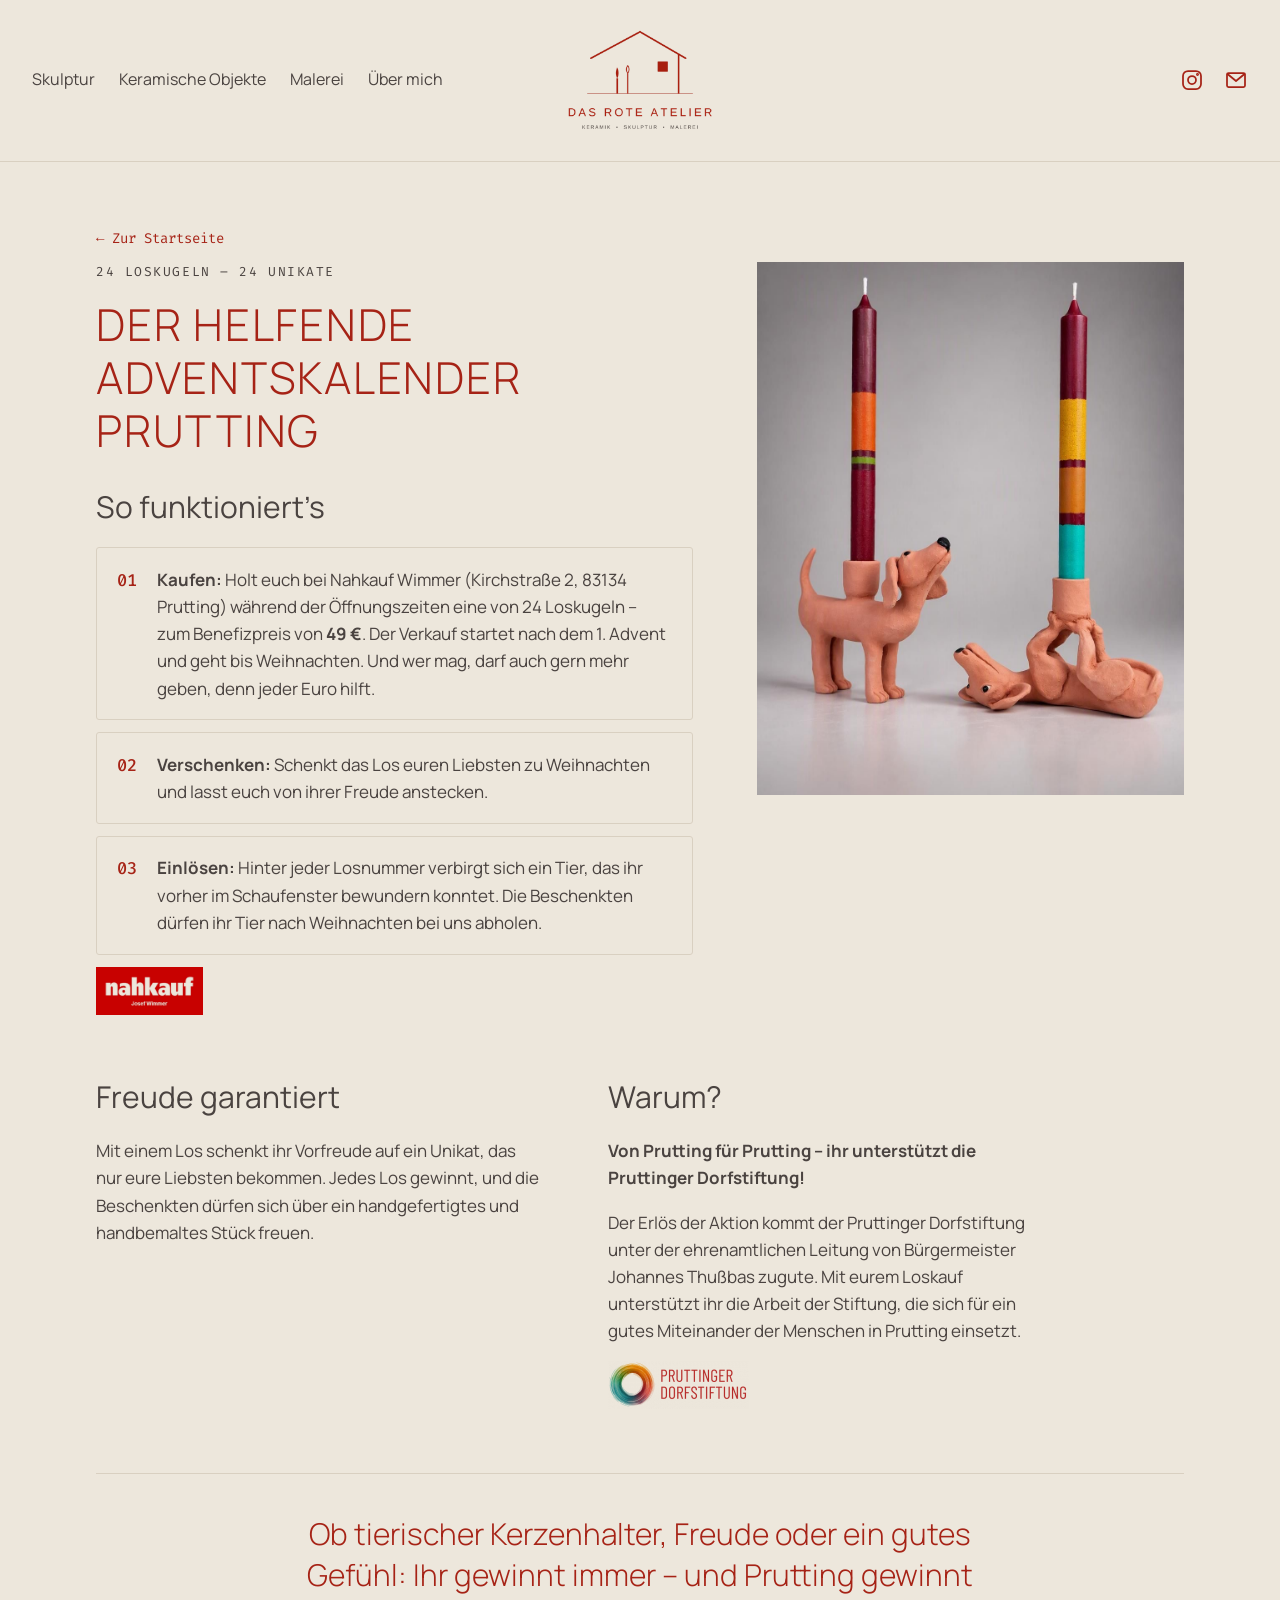
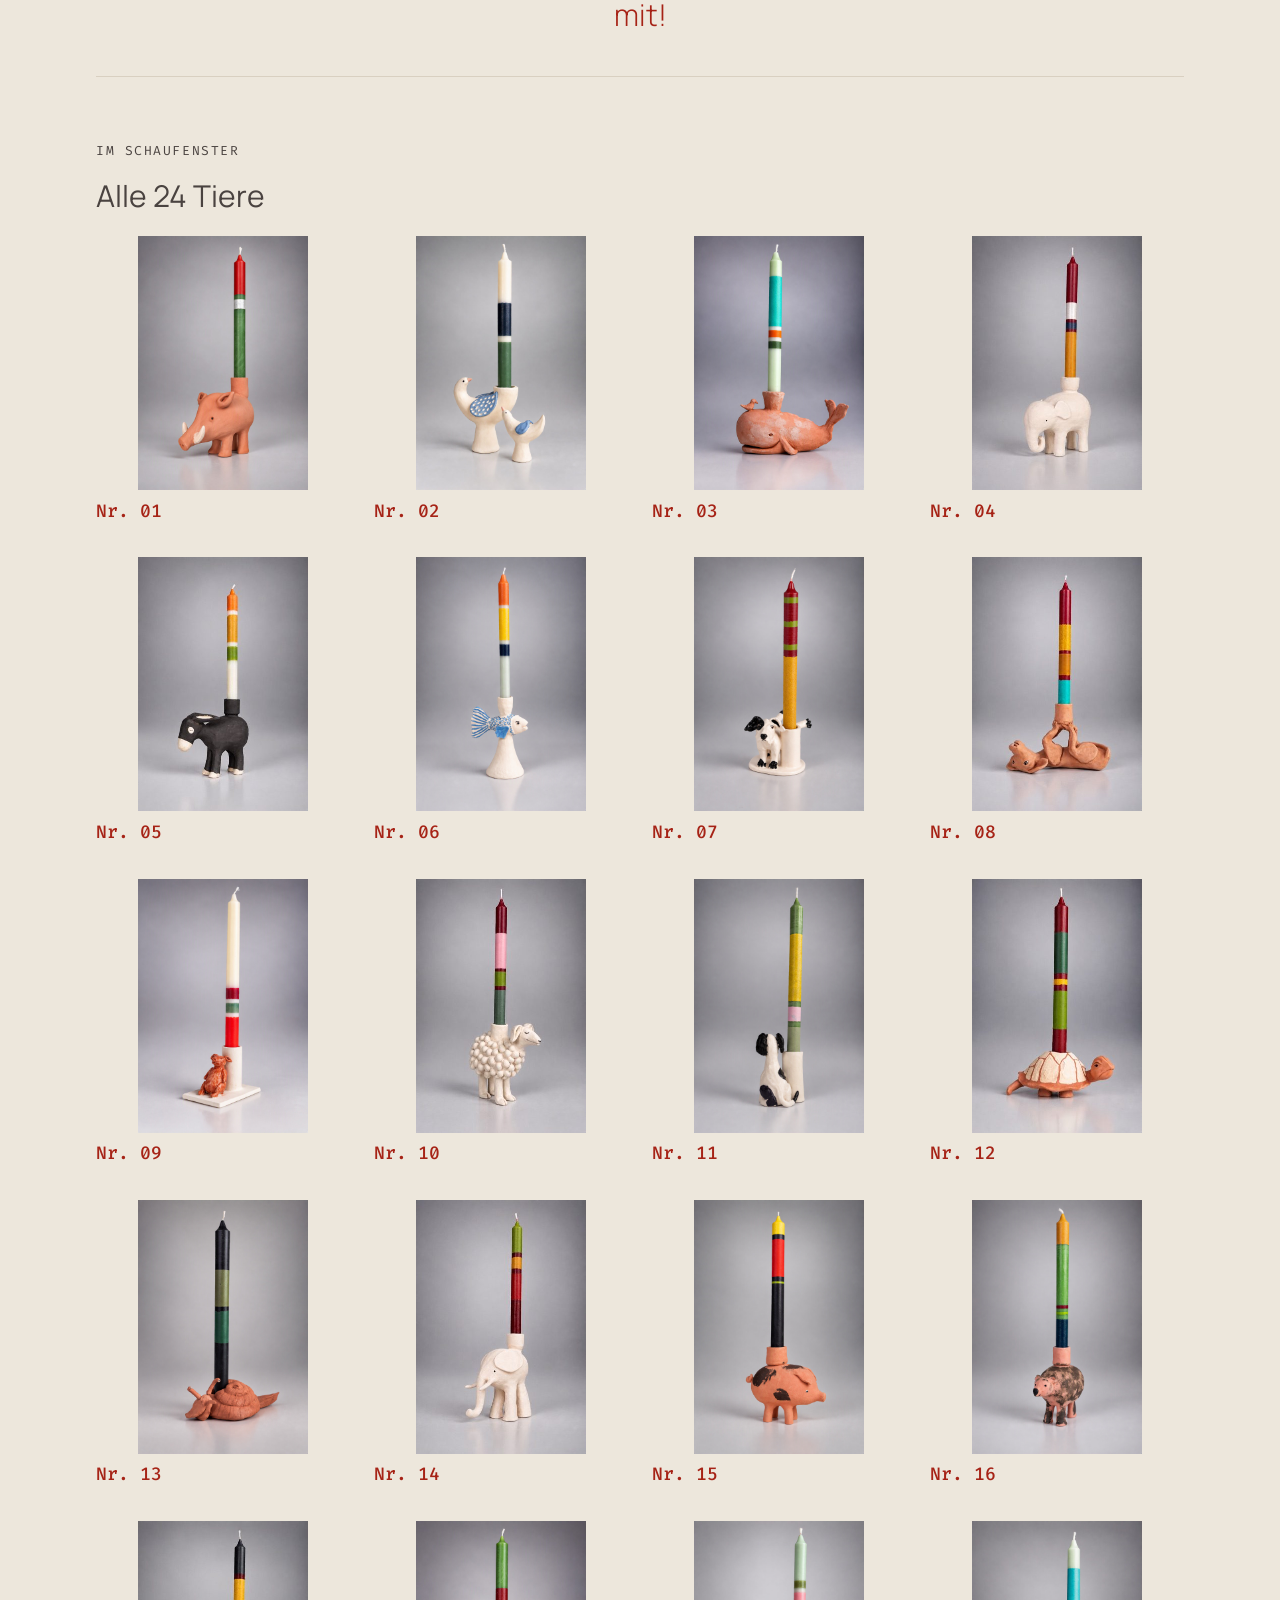
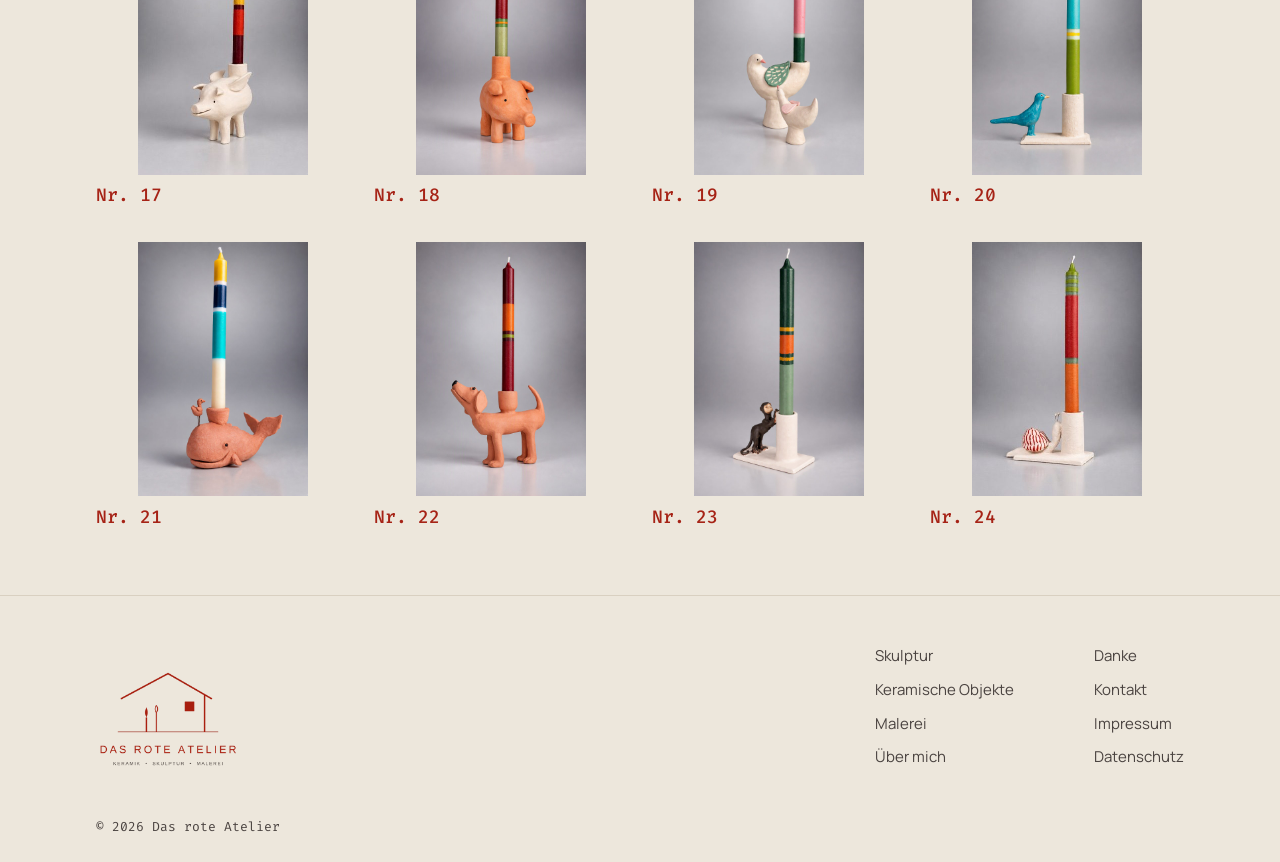
==== commit 5efb6dba: "Menüpunkt Adventskalender entfernt, Bilder ohne Rand, Creme-Hintergrund - Adventskalender aus Menü u" ====
--- a/adventsaktion.html
+++ b/adventsaktion.html
@@ -29,7 +29,6 @@
 
       <nav class="hauptmenue" id="hauptmenue" aria-label="Hauptmenü">
         <ul>
-          <li><a href="adventsaktion.html" class="hervorgehoben" aria-current="page">Adventskalender</a></li>
           <li><a href="skulpturen.html">Skulptur</a></li>
           <li><a href="keramik.html">Keramische Objekte</a></li>
           <li><a href="malerei.html">Malerei</a></li>
@@ -63,6 +62,12 @@
 
   <main>
     <div class="container">
+
+      <!-- Zurück-Link zur Startseite (die Seite steht nicht mehr im Menü,
+           daher braucht man hier eine Orientierung, wie man zurückkommt) -->
+      <p class="zurueck-link-zeile">
+        <a class="zurueck-link" href="index.html"><span aria-hidden="true">←</span> Zur Startseite</a>
+      </p>
 
       <!-- ===================== ERKLÄRUNG DER AKTION (PowerPoint, Folie 2) ===================== -->
       <!-- Oben zweispaltig: links Titel und Schritte, rechts das Foto
@@ -138,7 +143,6 @@
           <li><a href="ueber-mich.html">Über mich</a></li>
         </ul>
         <ul>
-          <li><a href="adventsaktion.html" aria-current="page">Adventskalender</a></li>
           <li><a href="danke.html">Danke</a></li>
           <li><a href="kontakt.html">Kontakt</a></li>
           <li><a href="impressum.html">Impressum</a></li>
--- a/css/style.css
+++ b/css/style.css
@@ -53,10 +53,14 @@
   /* Farben */
   --farbe-atelierrot: #A62316;   /* Akzente, Links, Nummern, hervorgehobene Elemente */
   --farbe-anthrazit: #4A4340;    /* Text und Navigation */
-  --farbe-papier: #FBFAF3;       /* Seitenhintergrund */
+  --farbe-papier: #FBFAF3;       /* helles Papierweiß, z. B. für Schrift auf Rot */
   --farbe-formularfeld: #FFFFFF; /* nur für Ausnahmen wie Eingabefelder */
-  --farbe-linie: #E6E1D6;        /* feine Trennlinien (leicht dunkler als Papier) */
-  --farbe-flaeche: #EDE7DC;      /* warmes Beige hinter Bildern und für Kacheln */
+  --farbe-linie: #D9D0C1;        /* feine Trennlinien (etwas dunkler als der Hintergrund) */
+  --farbe-flaeche: #EDE7DC;      /* warmes Creme hinter Bildern und für Kacheln */
+  /* Seitenhintergrund: gleiches Creme wie hinter den Bildern, damit die Fotos
+     ohne sichtbaren Rand mit der Seite verschmelzen.
+     Zurück zum hellen Papier: hier var(--farbe-papier) eintragen. */
+  --farbe-hintergrund: var(--farbe-flaeche);
   --farbe-atelierrot-dunkel: #85190F; /* Atelierrot beim Darüberfahren mit der Maus */
 
   /* Schriften */
@@ -100,7 +104,7 @@
   min-height: 100vh;
   display: flex;
   flex-direction: column;
-  background-color: var(--farbe-papier);
+  background-color: var(--farbe-hintergrund);
   color: var(--farbe-anthrazit);
   font-family: var(--schrift-text);
   font-size: 1.0625rem;          /* ca. 17px – gut lesbar am Handy */
@@ -187,7 +191,7 @@
 .seitenkopf {
   position: relative;            /* damit das aufgeklappte Handy-Menü sich daran ausrichtet */
   z-index: 10;
-  background-color: var(--farbe-papier);
+  background-color: var(--farbe-hintergrund);
   border-bottom: 1px solid var(--farbe-linie);
 }
 
@@ -330,7 +334,7 @@
   top: 100%;
   left: 0;
   right: 0;
-  background-color: var(--farbe-papier);
+  background-color: var(--farbe-hintergrund);
   border-bottom: 1px solid var(--farbe-linie);
   box-shadow: 0 0.5rem 1rem rgba(74, 67, 64, 0.08);
 }
@@ -510,11 +514,19 @@
   padding-top: 0;
 }
 
-/* Oberer Bereich: am Handy untereinander (Slideshow zuerst, dann Text) */
+/* Oberer Bereich: am Handy untereinander (Titel, Slideshow, Text).
+   Die Felder sind wie eine kleine Karte benannt (grid-template-areas). */
 .start-oben {
   display: grid;
-  gap: 2rem;
-}
+  grid-template-areas:
+    "titel"
+    "slideshow"
+    "text";
+}
+
+.aktion-titel { grid-area: titel; }
+.slideshow    { grid-area: slideshow; }
+.start-text   { grid-area: text; margin-top: 2rem; }
 
 /* ---- Slideshow ---- */
 
@@ -556,7 +568,8 @@
 
 .dia img {
   width: 100%;
-  background-color: var(--farbe-flaeche); /* Beige neben Fotos, die nicht quadratisch sind */
+  /* Kein farbiger Hintergrund: bei nicht quadratischen Fotos sieht man
+     daneben einfach das Papier, also nur das Bild selbst, ohne Rand */
   aspect-ratio: 1 / 1;           /* quadratisch */
   object-fit: contain;           /* ganzes Werk sichtbar, nichts abgeschnitten */
 }
@@ -571,7 +584,7 @@
   gap: 0 0.9rem;
   min-height: 3.25rem;           /* gleiche Höhe wie der Pause-Knopf daneben */
   padding-right: 7rem;           /* rechts Platz für den Pause-Knopf lassen */
-  background-color: var(--farbe-papier);
+  background-color: var(--farbe-hintergrund);
   line-height: 1.3;
 }
 
@@ -618,12 +631,21 @@
   stroke-linejoin: round;
 }
 
+/* Die Pfeile sitzen direkt neben dem Foto statt am äußeren Rand.
+   Die Fotos sind Hochformat (2:3). Im quadratischen Rahmen am Handy bleibt
+   links und rechts je 1/6 der Breite frei. Davon ziehen wir die Pfeilbreite
+   (2.75rem) und einen kleinen Abstand (0.5rem) ab.
+   max(...) sorgt dafür, dass der Pfeil nie ganz an den Bildschirmrand stößt. */
+.slideshow-fenster {
+  --pfeil-abstand: max(0.5rem, calc(100cqw / 6 - 3.25rem));
+}
+
 .slideshow-pfeil-zurueck {
-  left: 0.75rem;
+  left: var(--pfeil-abstand);
 }
 
 .slideshow-pfeil-weiter {
-  right: 0.75rem;
+  right: var(--pfeil-abstand);
 }
 
 /* Pause-Knopf: rechts in derselben Zeile wie "Nr. 07"
@@ -717,6 +739,30 @@
 
 .mehr-link:hover span {
   transform: translateX(0.3rem);
+}
+
+/* ---- Zurück-Link "← Zur Startseite" (oben auf der Adventskalender-Seite) ---- */
+.zurueck-link-zeile {
+  margin: 1rem 0 0;
+}
+
+.zurueck-link {
+  display: inline-flex;
+  align-items: center;
+  gap: 0.5rem;
+  min-height: 2.75rem;           /* groß genug zum Antippen */
+  font-family: var(--schrift-akzent);
+  font-size: 0.875rem;
+  text-decoration: none;
+}
+
+.zurueck-link span {
+  transition: transform 0.2s ease;
+}
+
+/* Pfeil rutscht beim Drüberfahren leicht nach links */
+.zurueck-link:hover span {
+  transform: translateX(-0.3rem);
 }
 
 /* ---- Losnummern 1–24 (rote Felder unter der Slideshow) ---- */
@@ -945,19 +991,30 @@
     padding-top: 3rem;
   }
 
+  /* Links Titel und Text (zusammen senkrecht mittig), rechts die Slideshow.
+     Die leeren Zeilen "." oben und unten schieben den linken Teil in die Mitte. */
   .start-oben {
     grid-template-columns: minmax(0, 5fr) minmax(0, 7fr);
-    align-items: center;
-    gap: 3.5rem;
+    grid-template-rows: 1fr auto auto 1fr;
+    grid-template-areas:
+      ".     slideshow"
+      "titel slideshow"
+      "text  slideshow"
+      ".     slideshow";
+    column-gap: 3.5rem;
   }
 
   .slideshow {
-    order: 2;                    /* nach rechts */
+    align-self: center;          /* nur so hoch wie nötig, senkrecht mittig */
     margin-inline: 0;
   }
 
+  .start-text {
+    margin-top: 0;
+  }
+
   /* Am Laptop Querformat, damit die Slideshow auf den Bildschirm passt.
-     Das Werk bleibt ganz sichtbar, links und rechts ist dann Beige. */
+     Das Werk bleibt ganz sichtbar, links und rechts ist dann Hintergrund. */
   .dia img {
     aspect-ratio: 4 / 3;
   }
@@ -967,6 +1024,12 @@
     top: 37.5cqw;
   }
 
+  /* Im Querformat-Rahmen ist das Hochformat-Foto halb so breit wie der Rahmen,
+     links und rechts bleibt also je 1/4 frei: Pfeile dorthin, nah ans Foto */
+  .slideshow-fenster {
+    --pfeil-abstand: max(0.5rem, calc(25cqw - 3.25rem));
+  }
+
   .dia-beschriftung {
     padding-inline: 0;
   }
@@ -975,9 +1038,6 @@
     right: 0;
   }
 
-  .start-text {
-    order: 1;                    /* nach links */
-  }
 
   .kacheln {
     margin-top: 5rem;
@@ -1131,8 +1191,7 @@
 .raster-knopf img {
   width: 100%;
   aspect-ratio: 1 / 1;
-  object-fit: contain;
-  background-color: var(--farbe-flaeche);
+  object-fit: contain;           /* ganzes Werk sichtbar, ohne farbigen Rand */
   transition: opacity 0.2s ease;
 }
 
@@ -1190,7 +1249,7 @@
   margin: 0;
   padding: 0;
   border: 0;
-  background-color: var(--farbe-papier);
+  background-color: var(--farbe-hintergrund);
   color: var(--farbe-anthrazit);
 }
 
@@ -1220,8 +1279,7 @@
      dvh = Höhe des sichtbaren Bereichs am Handy (ohne Browser-Leiste). */
   max-height: calc(100vh - 9rem);
   max-height: calc(100dvh - 9rem);
-  object-fit: contain;
-  background-color: var(--farbe-flaeche);
+  object-fit: contain;           /* nur das Bild selbst, ohne farbigen Rand */
 }
 
 .lightbox-beschriftung {
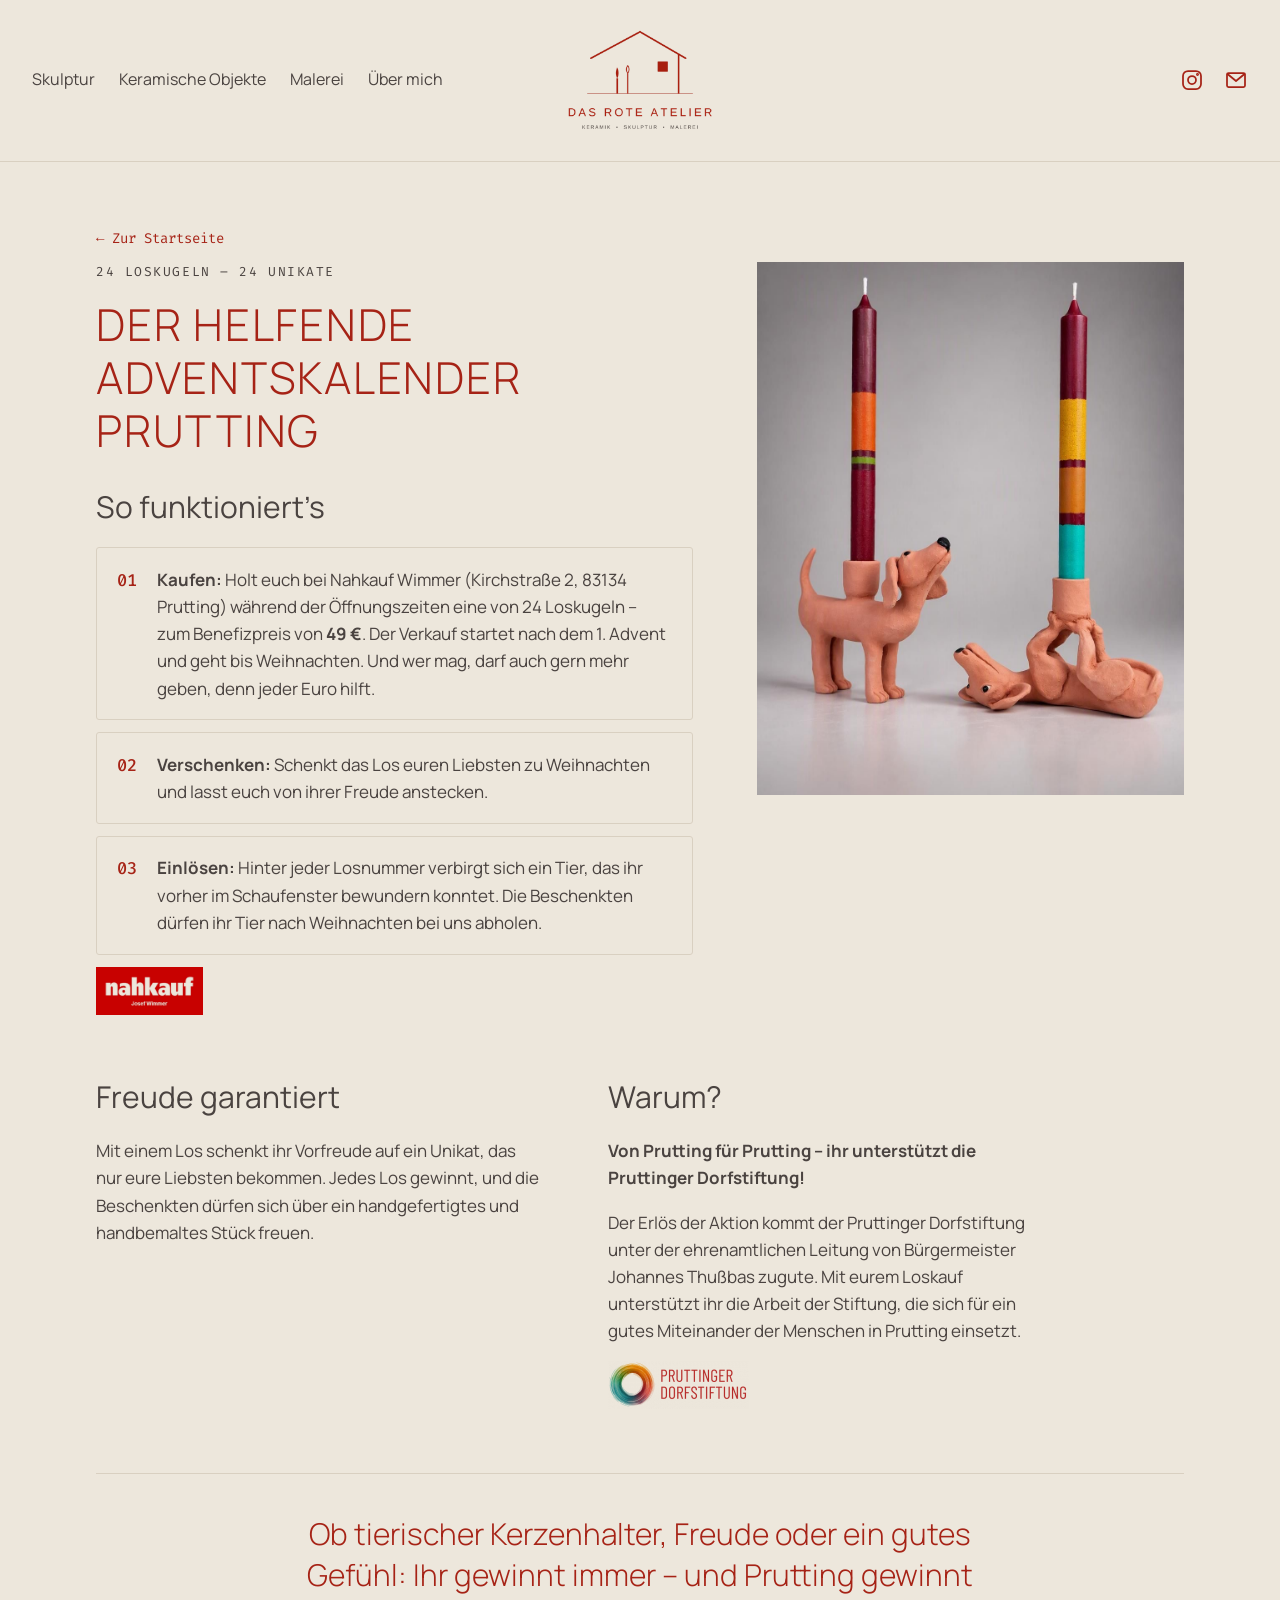
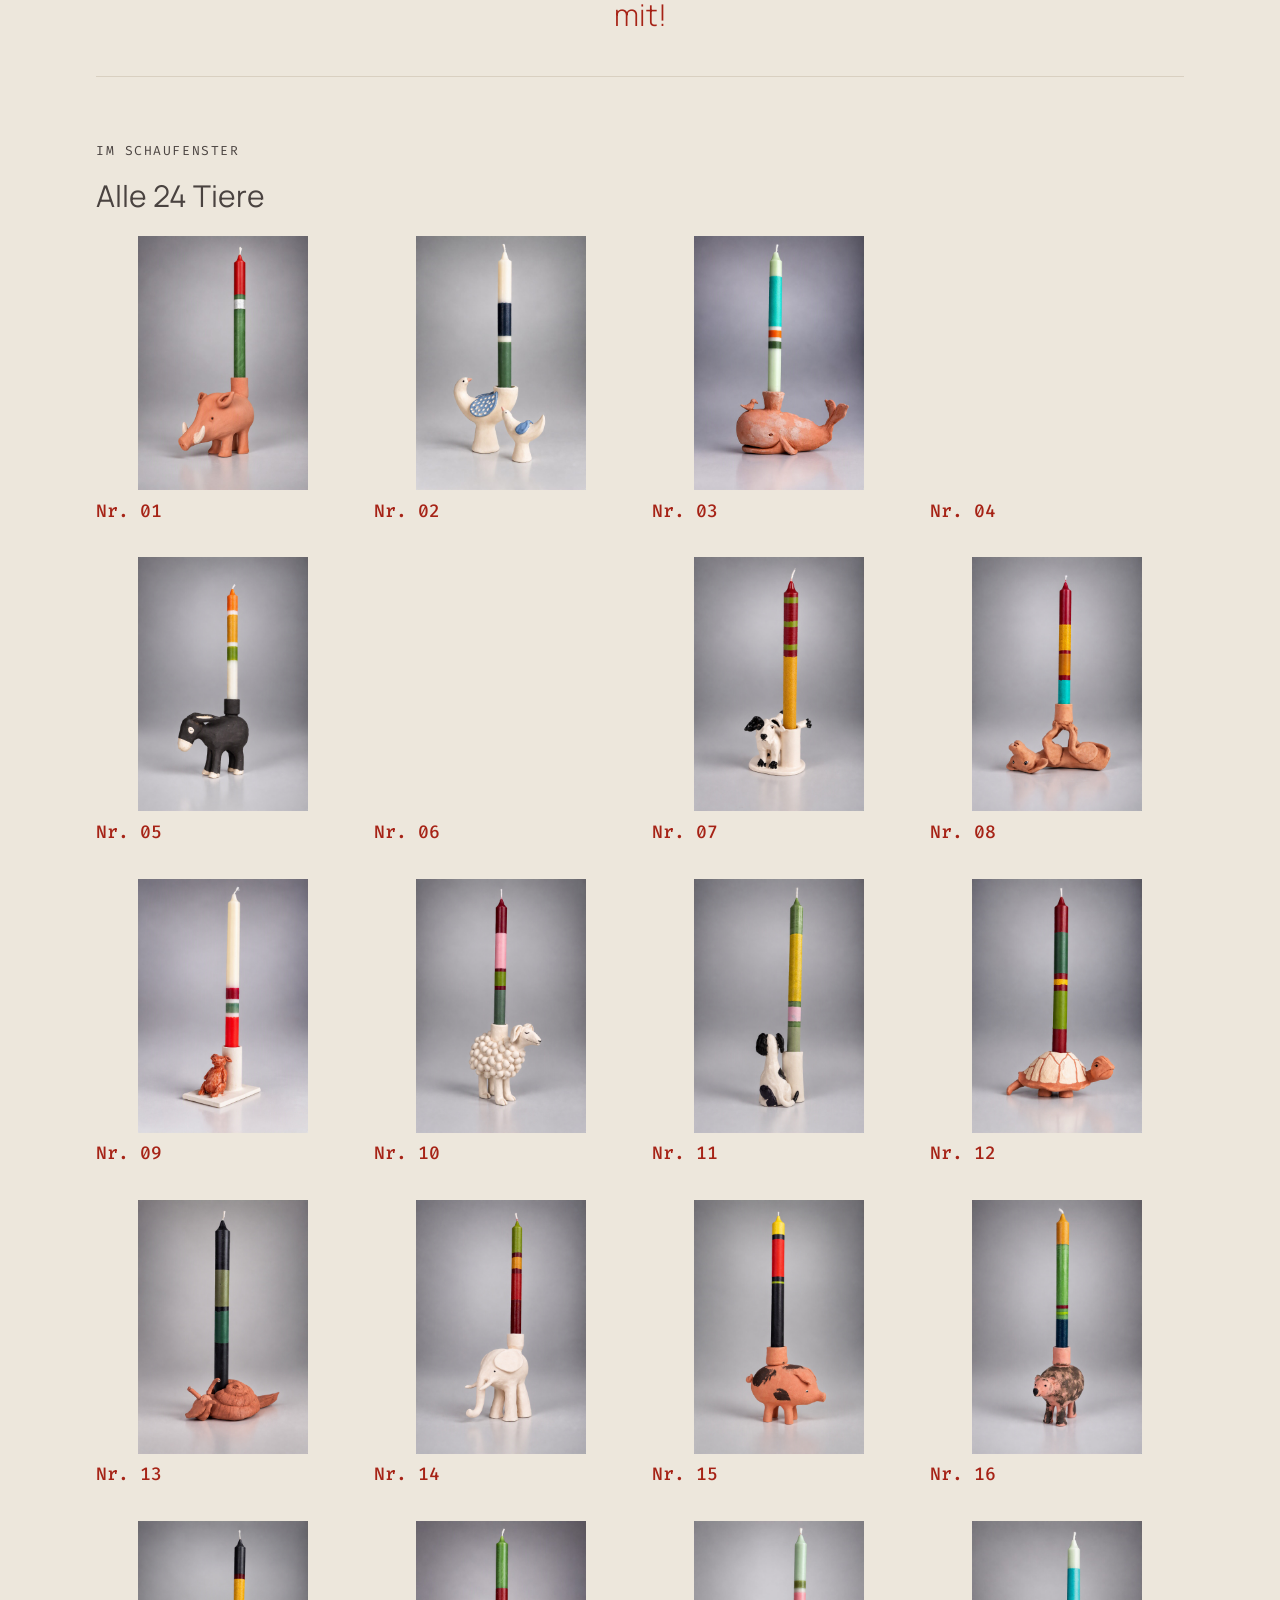
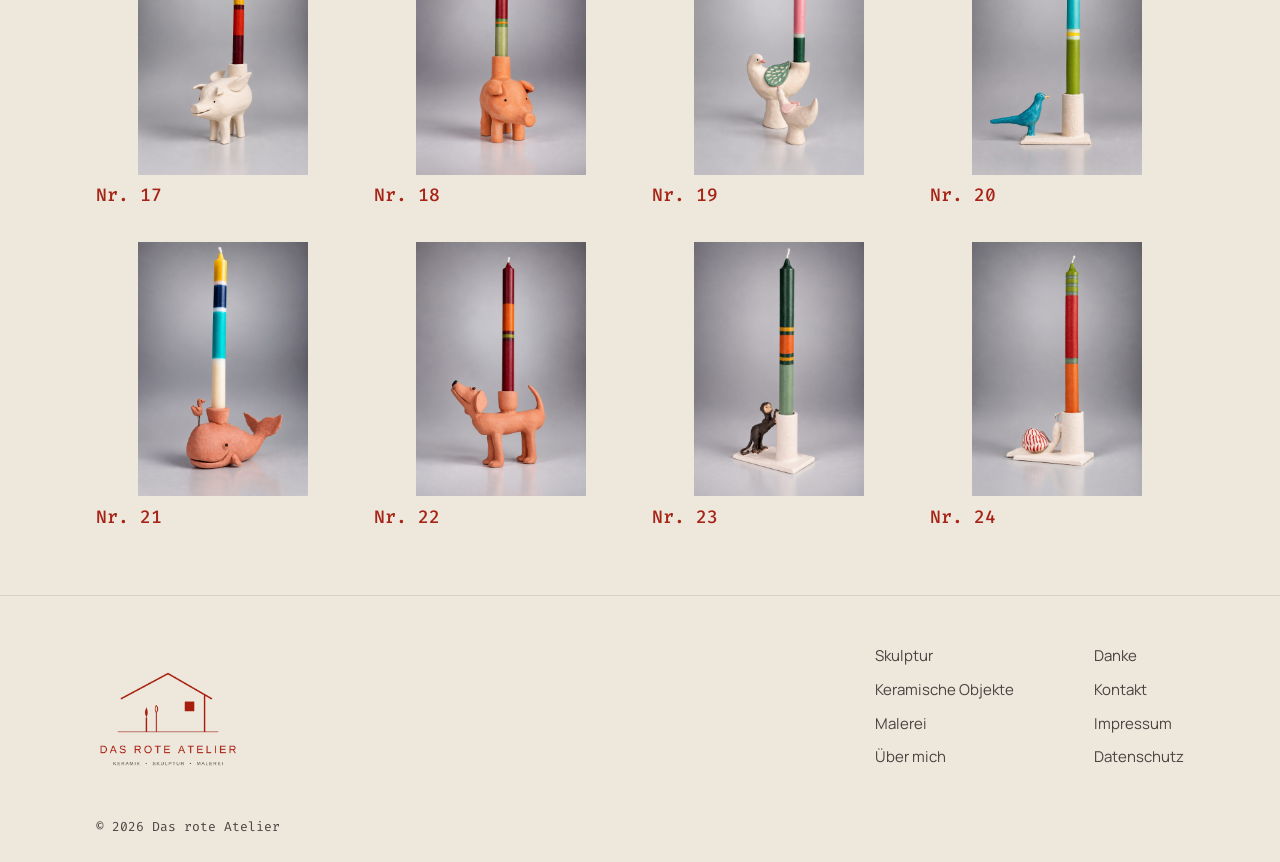
==== commit 6f15e70c: "Scharfe Kerzenhalter-Fotos, Kontaktangaben, Slideshow-Bilder vergrößerbar - Letzte 8 unscharfe Kerze" ====
--- a/adventsaktion.html
+++ b/adventsaktion.html
@@ -42,10 +42,10 @@
       </a>
 
       <!-- Rechts: Instagram und Brief-Symbol (führt zur Kontaktseite).
-           Instagram-Adresse: bei href="…" eintragen, sobald sie feststeht. -->
+           Instagram-Adresse steht bei href="…". -->
       <ul class="kopf-symbole">
         <li>
-          <a href="PLATZHALTER-INSTAGRAM-LINK" aria-label="Instagram" target="_blank" rel="noopener">
+          <a href="https://www.instagram.com/dasroteatelier/" aria-label="Instagram" target="_blank" rel="noopener">
             <svg viewBox="0 0 24 24" aria-hidden="true"><rect x="3" y="3" width="18" height="18" rx="5"/><circle cx="12" cy="12" r="4"/><circle cx="17.5" cy="6.5" r="0.6"/></svg>
           </a>
         </li>
--- a/css/style.css
+++ b/css/style.css
@@ -572,6 +572,21 @@
      daneben einfach das Papier, also nur das Bild selbst, ohne Rand */
   aspect-ratio: 1 / 1;           /* quadratisch */
   object-fit: contain;           /* ganzes Werk sichtbar, nichts abgeschnitten */
+}
+
+/* Knopf um das Bild: Klick öffnet die Großansicht.
+   Alle Knopf-Standards (Rahmen, Hintergrund, Abstand) entfernen. */
+.dia-knopf {
+  display: block;
+  width: 100%;
+  padding: 0;
+  border: 0;
+  background: none;
+  cursor: zoom-in;               /* Lupe als Mauszeiger: "zum Vergrößern klicken" */
+}
+
+.dia-knopf img {
+  display: block;
 }
 
 /* "Nr. 07" und Beschreibung direkt unter dem Bild (verdeckt das Werk nicht) */
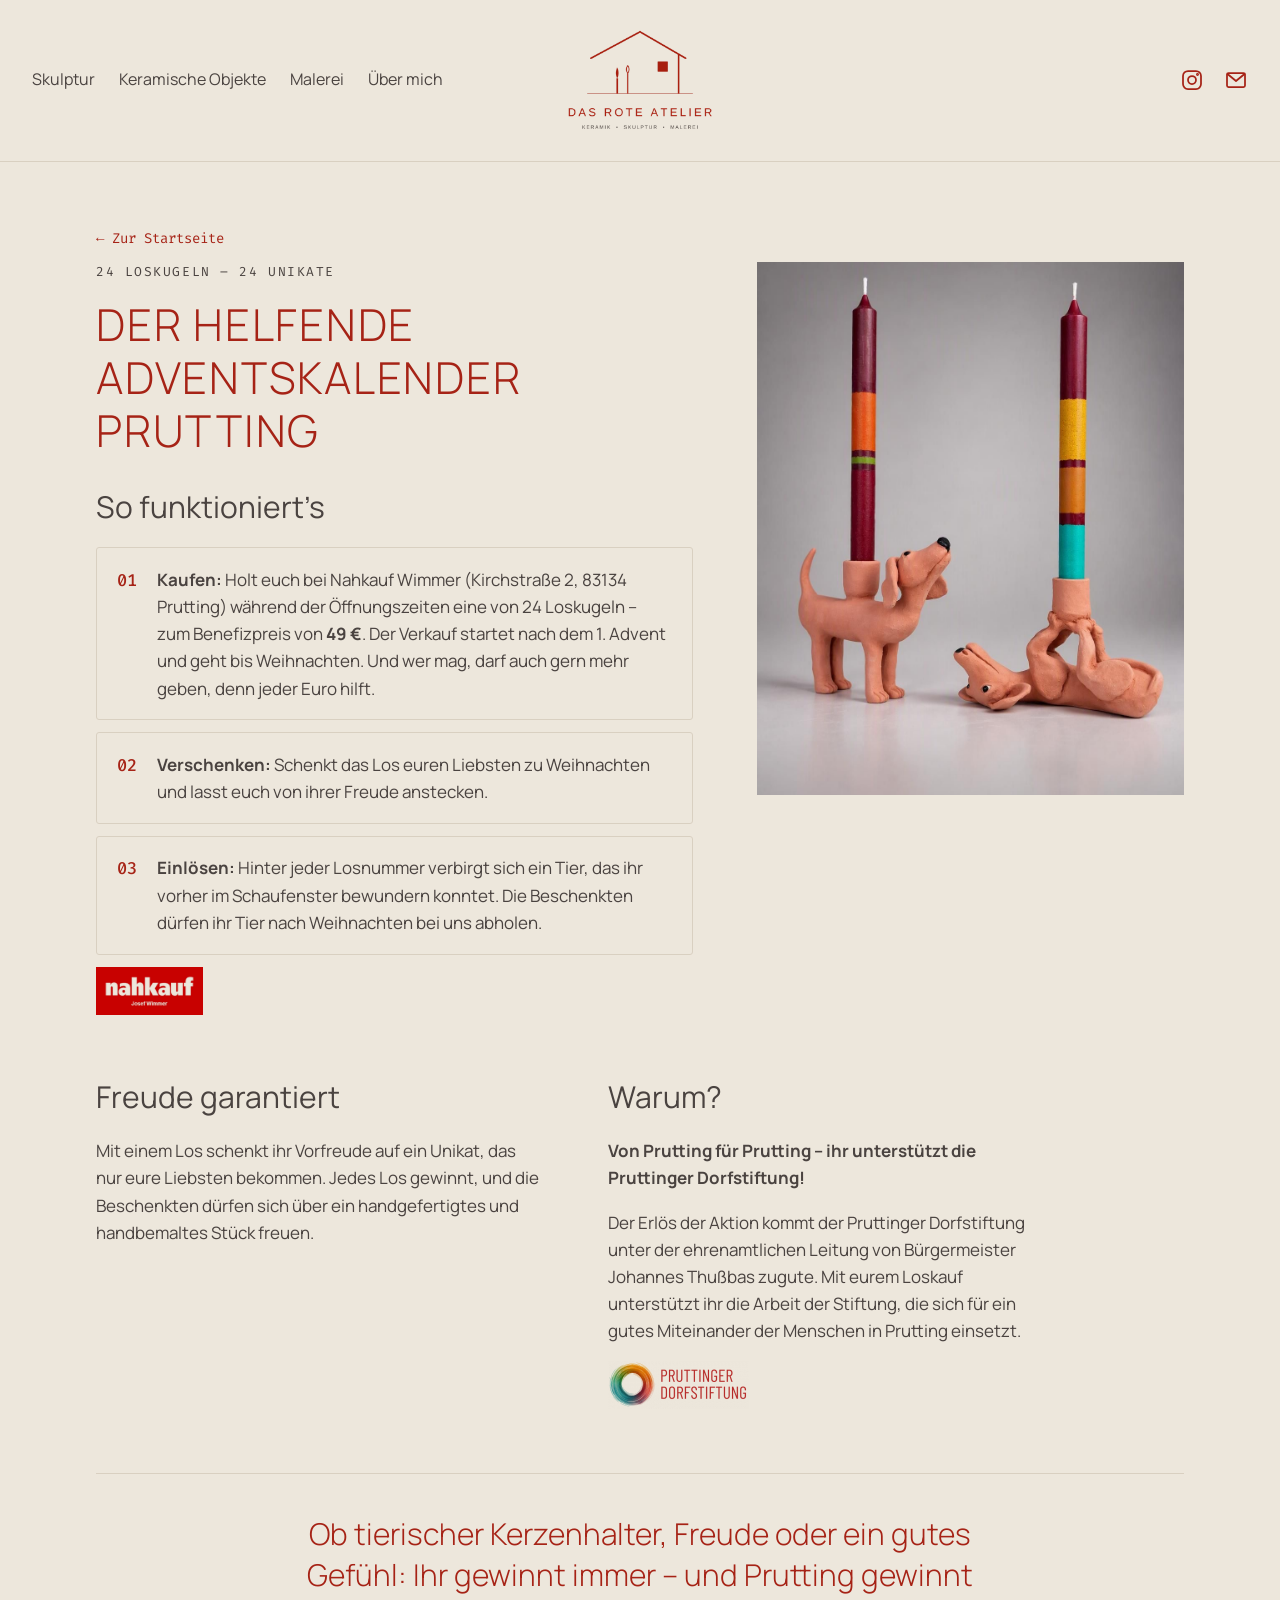
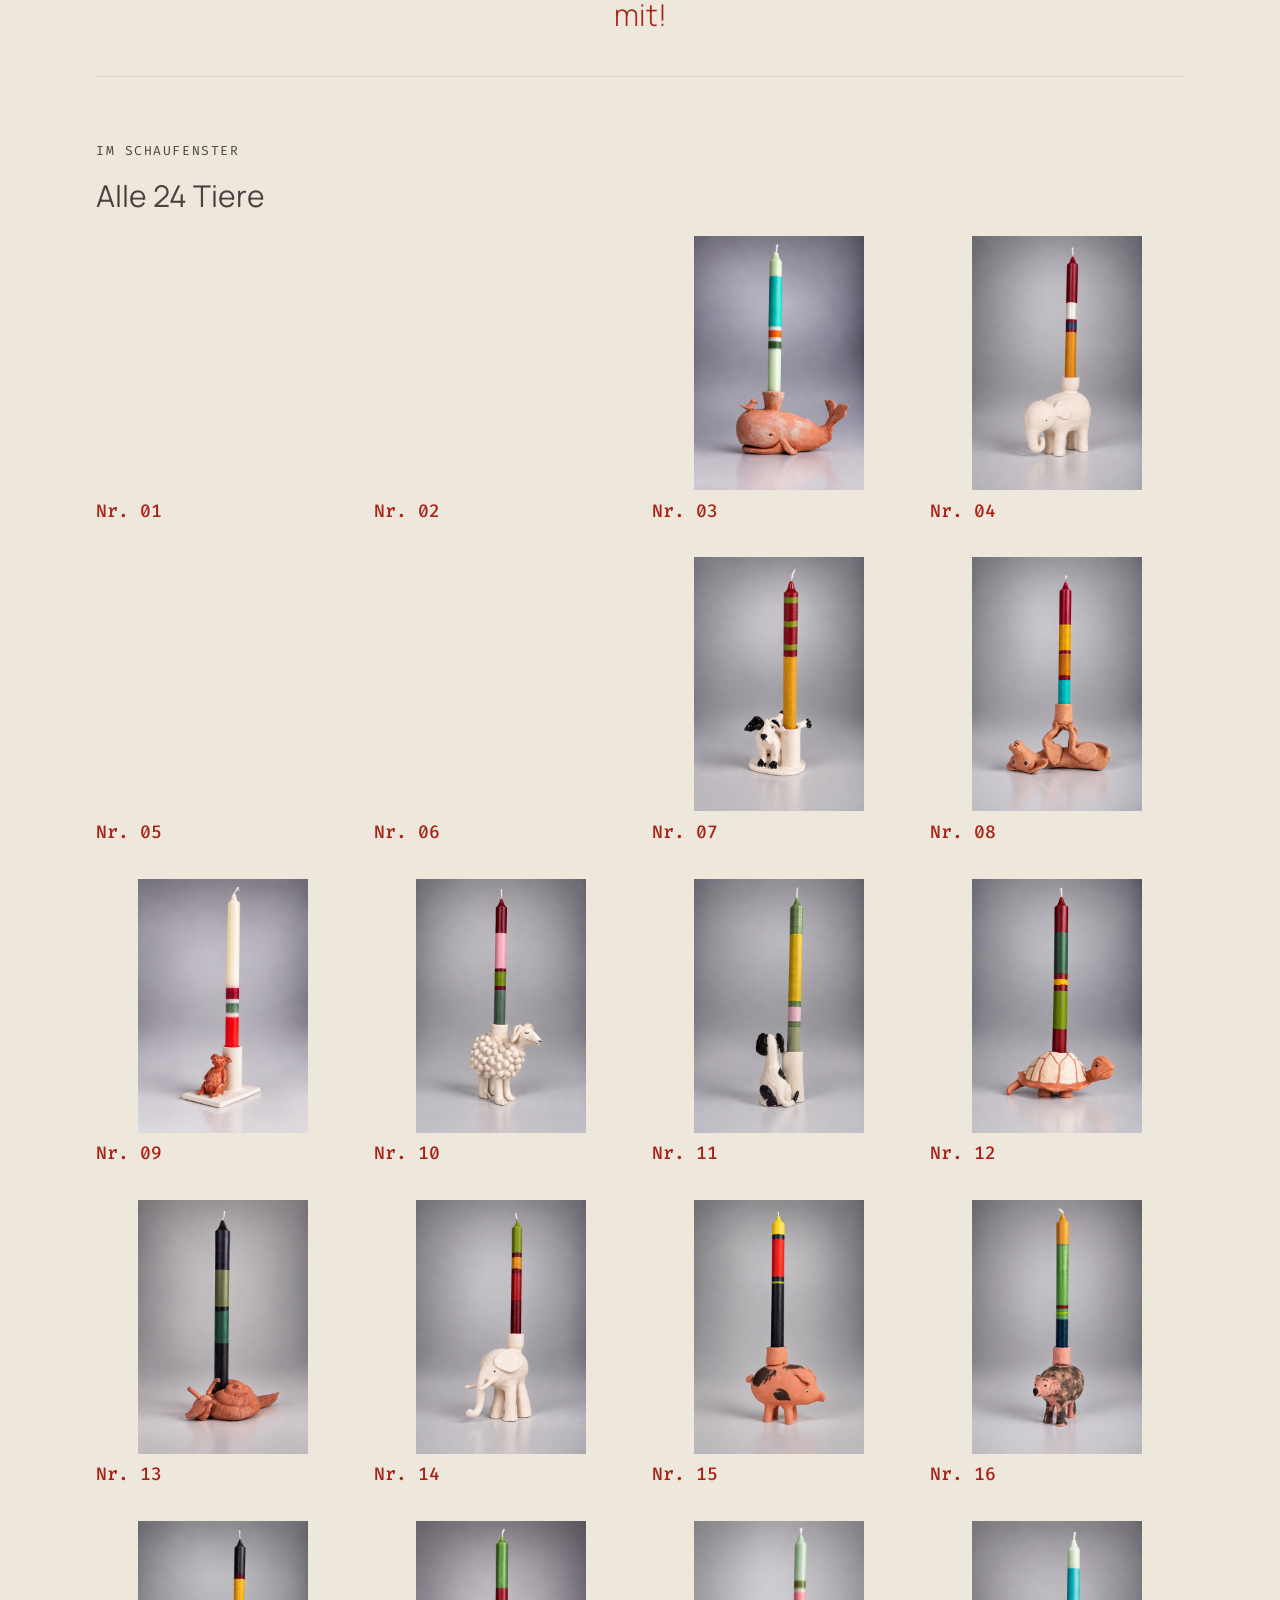
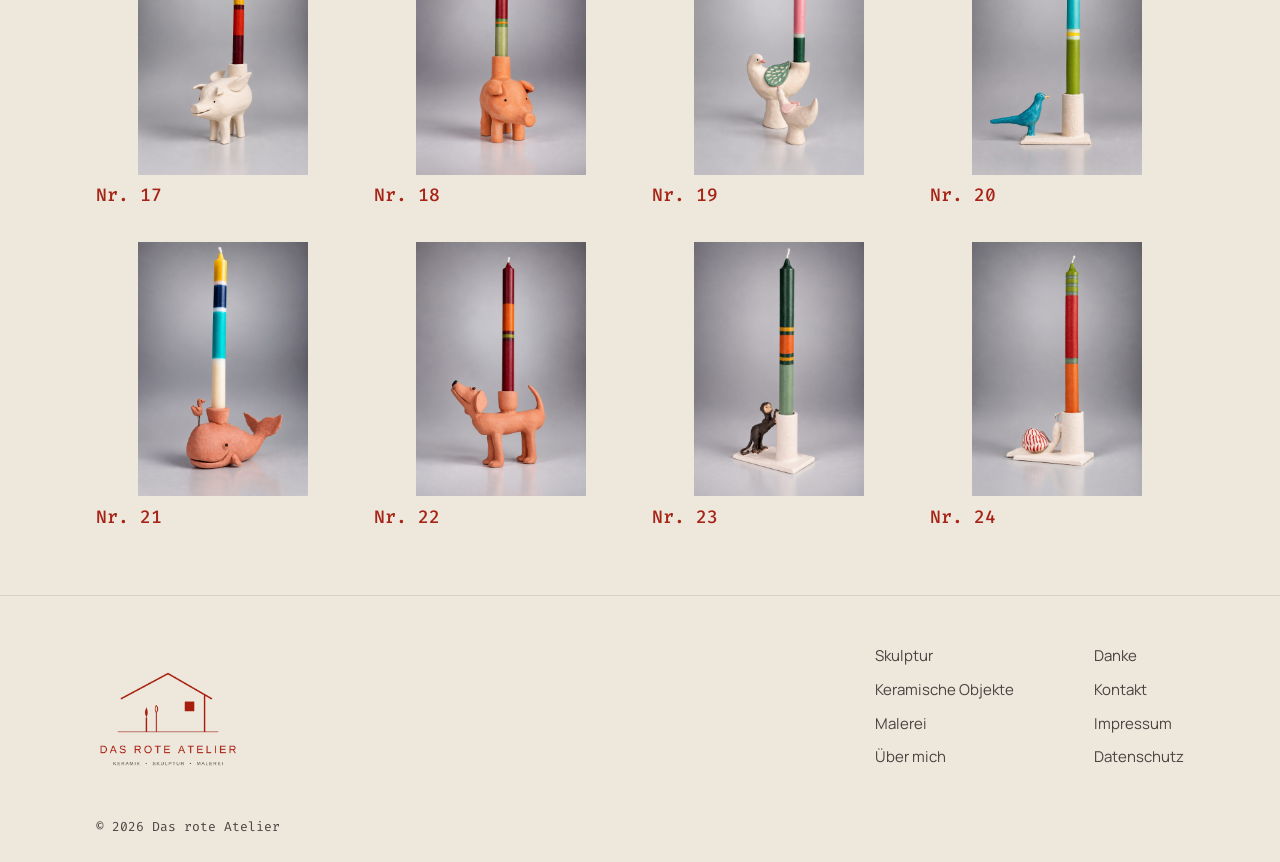
==== commit 9fd08312: "Kuh statt Tapir bei Standhaft, Sichtbarkeit bei Google verbessert - Standhaft: Tapir-Mutter durch Ku" ====
--- a/adventsaktion.html
+++ b/adventsaktion.html
@@ -6,6 +6,64 @@
   <meta name="viewport" content="width=device-width, initial-scale=1">
   <title>Der helfende Adventskalender – Das rote Atelier</title>
   <meta name="description" content="Der helfende Adventskalender Prutting: 24 Loskugeln, 24 tierische Unikate aus Keramik – für die Pruttinger Dorfstiftung.">
+
+  <!-- Feste Adresse dieser Seite: So zählt Google "das-rote-atelier.de" und
+       "www.das-rote-atelier.de" als EINE Seite und nicht als zwei -->
+  <link rel="canonical" href="https://das-rote-atelier.de/adventsaktion.html">
+
+  <!-- Vorschau beim Teilen (WhatsApp, Facebook, Signal …): Titel, Text und Bild,
+       die erscheinen, wenn jemand den Link verschickt. Bild: 1200 × 630 Pixel. -->
+  <meta property="og:type" content="website">
+  <meta property="og:locale" content="de_DE">
+  <meta property="og:site_name" content="Das rote Atelier">
+  <meta property="og:title" content="Der helfende Adventskalender – Das rote Atelier">
+  <meta property="og:description" content="Der helfende Adventskalender Prutting: 24 Loskugeln, 24 tierische Unikate aus Keramik – für die Pruttinger Dorfstiftung.">
+  <meta property="og:url" content="https://das-rote-atelier.de/adventsaktion.html">
+  <meta property="og:image" content="https://das-rote-atelier.de/bilder/teilen/vorschau-adventskalender.jpg">
+  <meta property="og:image:width" content="1200">
+  <meta property="og:image:height" content="630">
+  <meta name="twitter:card" content="summary_large_image">
+
+  <!-- Unsichtbare Zusatzinfos für Google ("strukturierte Daten"):
+       Die Adventsaktion als Veranstaltung mit Zeitraum, Ort und Preis.
+       Nach der Aktion kann dieser ganze <script>-Block gelöscht werden. -->
+  <script type="application/ld+json">
+  {
+    "@context": "https://schema.org",
+    "@type": "Event",
+    "name": "Der helfende Pruttinger Adventskalender",
+    "description": "24 Loskugeln – 24 Unikate: handgetöpferte tierische Kerzenhalter aus Keramik von Sandra Zellhöfer. Der Erlös geht an die Pruttinger Dorfstiftung.",
+    "startDate": "2026-11-30",
+    "endDate": "2026-12-24",
+    "eventStatus": "https://schema.org/EventScheduled",
+    "eventAttendanceMode": "https://schema.org/OfflineEventAttendanceMode",
+    "image": "https://das-rote-atelier.de/bilder/teilen/vorschau-adventskalender.jpg",
+    "url": "https://das-rote-atelier.de/adventsaktion.html",
+    "location": {
+      "@type": "Place",
+      "name": "Nahkauf Wimmer",
+      "address": {
+        "@type": "PostalAddress",
+        "streetAddress": "Kirchstraße 2",
+        "postalCode": "83134",
+        "addressLocality": "Prutting",
+        "addressCountry": "DE"
+      }
+    },
+    "offers": {
+      "@type": "Offer",
+      "price": "49",
+      "priceCurrency": "EUR",
+      "availability": "https://schema.org/InStoreOnly",
+      "url": "https://das-rote-atelier.de/adventsaktion.html"
+    },
+    "organizer": {
+      "@type": "Organization",
+      "name": "Das rote Atelier",
+      "url": "https://das-rote-atelier.de/"
+    }
+  }
+  </script>
 
   <!-- Browser-Icons (Haus-Symbol) -->
   <link rel="icon" href="bilder/logo/haus-symbol.svg" type="image/svg+xml">
--- a/css/style.css
+++ b/css/style.css
@@ -911,6 +911,10 @@
   transition: transform 0.4s ease;
 }
 
+/* Hinweis: Die Fotos von Standhaft und Tierisch hell sind seitlich
+   verbreitert (der graue Hintergrund ist fortgesetzt), damit Esel bzw.
+   Elefant mit Kerze ganz in die Kachel passen. */
+
 /* Sanfter dunkler Verlauf am unteren Rand: Dort steht der weiße Titel
    und ist auf jedem Foto gut lesbar. Das Foto bleibt oben unverändert.
    Stärke einstellen: die Zahl 0.55 – 0 = kein Verlauf, 1 = ganz dunkel */
@@ -1424,19 +1428,38 @@
   max-width: 42rem;
 }
 
+/* Zwei Werkreihen nebeneinander (in js/galerie-daten.js: nebenVoriger: true).
+   Am Handy stehen sie untereinander wie alle anderen, ab Tablet-Breite
+   nebeneinander. Die Breite richtet sich nach --anteil (setzt js/galerie.js),
+   damit die Bilder auf beiden Seiten gleich hoch sind. */
+@media (min-width: 48rem) {
+  .werkreihen-paar {
+    display: flex;
+    align-items: flex-start;
+    gap: 1.5rem;
+  }
+
+  .werkreihen-paar > .werkreihe {
+    flex: var(--anteil, 1) 1 0;
+    min-width: 0;
+  }
+}
+
 /* "Petersburger Hängung": Bilder hängen dicht an dicht in Reihen.
    - Alle Bilder einer Reihe sind gleich hoch, jedes behält sein Format
      (Querformat = breit, Hochformat = schmal), nichts wird abgeschnitten.
    - Jede Reihe füllt die ganze Breite, dazwischen nur eine schmale Fuge.
 
-   So funktioniert's: js/galerie.js gibt jedem Bild sein Seitenverhältnis
-   als "--verhaeltnis" mit (z. B. 1.5 bei einem Querformat 3:2).
-   Daraus ergibt sich seine Grundbreite (Verhältnis × Reihenhöhe). Passen
-   die Bilder nicht genau in eine Reihe, wachsen alle im gleichen Verhältnis
-   mit, bis die Reihe voll ist – dadurch bleiben sie gleich hoch. */
+   - Jede Werkreihe ist ein geschlossener Block: keine angefangene letzte Reihe.
+
+   So funktioniert's: js/galerie.js (Funktion ordneReihenAn) teilt die Bilder
+   auf Reihen auf und gibt jedem Bild seine Breite. --reihenhoehe ist dabei
+   die Grundhöhe, nach der sich richtet, wie viele Reihen es werden
+   (größer = weniger Bilder pro Reihe, größere Bilder). */
 .galerie-raster {
   --reihenhoehe: 5.5rem;         /* Grundhöhe einer Reihe am Handy */
   --fuge: 0.375rem;              /* Abstand zwischen den Bildern */
+  position: relative;            /* für das große Bild links (grossLinks, js/galerie.js) */
   display: flex;
   flex-wrap: wrap;
   gap: var(--fuge);
@@ -1447,16 +1470,8 @@
 
 .galerie-raster li {
   --verhaeltnis: 1;              /* Standard, falls (noch) unbekannt */
-  flex-grow: var(--verhaeltnis);
-  flex-basis: calc(var(--verhaeltnis) * var(--reihenhoehe));
-}
-
-/* Unsichtbarer Platzhalter am Ende: Die letzte, nicht ganz volle Reihe
-   wächst nur ein Stück mit (füllt die Lücke teilweise), statt einzelne
-   Bilder riesig aufzuziehen. Größere Zahl = mehr Lücke, kleinere = größere Bilder. */
-.galerie-raster::after {
-  content: "";
-  flex-grow: 5;
+  min-width: 0;                  /* darf schmaler werden als das Bild selbst */
+  /* Breite (flex) setzt js/galerie.js für jedes Bild einzeln */
 }
 
 .galerie-knopf {
@@ -1479,6 +1494,74 @@
 
 .galerie-knopf:hover img {
   opacity: 0.85;
+}
+
+/* --- Feld-Hängung (Werkreihe mit feld: true, z. B. Tierisch hell) ---
+   Alle Bilder liegen in einem gleichmäßigen Raster aus Hochformat-Feldern.
+   Die großen Bilder (gross-1, gross-2, gross-3 = Reihenfolge in
+   js/galerie-daten.js) belegen je 2 × 2 Felder; die kleinen füllen
+   automatisch die Lücken ("dense"). Mit 3 großen + 15 kleinen Bildern
+   geht der Block genau auf.
+
+   Handy (3 Spalten, 9 Reihen):      Ab Tablet (9 Spalten, 3 Reihen):
+     G1 G1 .                           G1 G1 .  .  .  .  G3 G3 .
+     G1 G1 .                           G1 G1 .  G2 G2 .  G3 G3 .
+     .  .  .                           .  .  .  G2 G2 .  .  .  .
+     .  G2 G2
+     .  G2 G2
+     .  .  .
+     G3 G3 .
+     G3 G3 .
+     .  .  .                                                          */
+.galerie-feld {
+  display: grid;
+  grid-template-columns: repeat(3, 1fr);
+  grid-auto-flow: dense;
+}
+
+.galerie-feld li {
+  aspect-ratio: 2 / 3;           /* jedes Feld hat Hochformat */
+}
+
+/* Bild füllt sein Feld ganz aus */
+.galerie-feld .galerie-knopf,
+.galerie-feld .galerie-knopf img {
+  height: 100%;
+}
+
+.galerie-feld .galerie-knopf img {
+  aspect-ratio: auto;
+}
+
+/* Große Bilder: 2 Spalten breit, 2 Reihen hoch (Höhe ergibt sich aus den Reihen) */
+.galerie-feld li.gross {
+  aspect-ratio: auto;
+  position: relative;
+}
+
+/* Das große Bild legt sich genau über seine 2 × 2 Felder, ohne die Reihen
+   selbst höher zu drücken (sonst stünde es ein paar Pixel über) */
+.galerie-feld li.gross .galerie-knopf {
+  position: absolute;
+  inset: 0;
+}
+
+.galerie-feld li.gross img {
+  object-fit: cover;
+}
+
+.galerie-feld .gross-1 { grid-column: 1 / span 2; grid-row: 1 / span 2; }
+.galerie-feld .gross-2 { grid-column: 2 / span 2; grid-row: 4 / span 2; }
+.galerie-feld .gross-3 { grid-column: 1 / span 2; grid-row: 7 / span 2; }
+
+@media (min-width: 48rem) {
+  .galerie-feld {
+    grid-template-columns: repeat(9, 1fr);
+  }
+
+  .galerie-feld .gross-1 { grid-column: 1 / span 2; grid-row: 1 / span 2; }
+  .galerie-feld .gross-2 { grid-column: 4 / span 2; grid-row: 2 / span 2; }
+  .galerie-feld .gross-3 { grid-column: 7 / span 2; grid-row: 1 / span 2; }
 }
 
 /* Tablet: etwas höhere Reihen */
